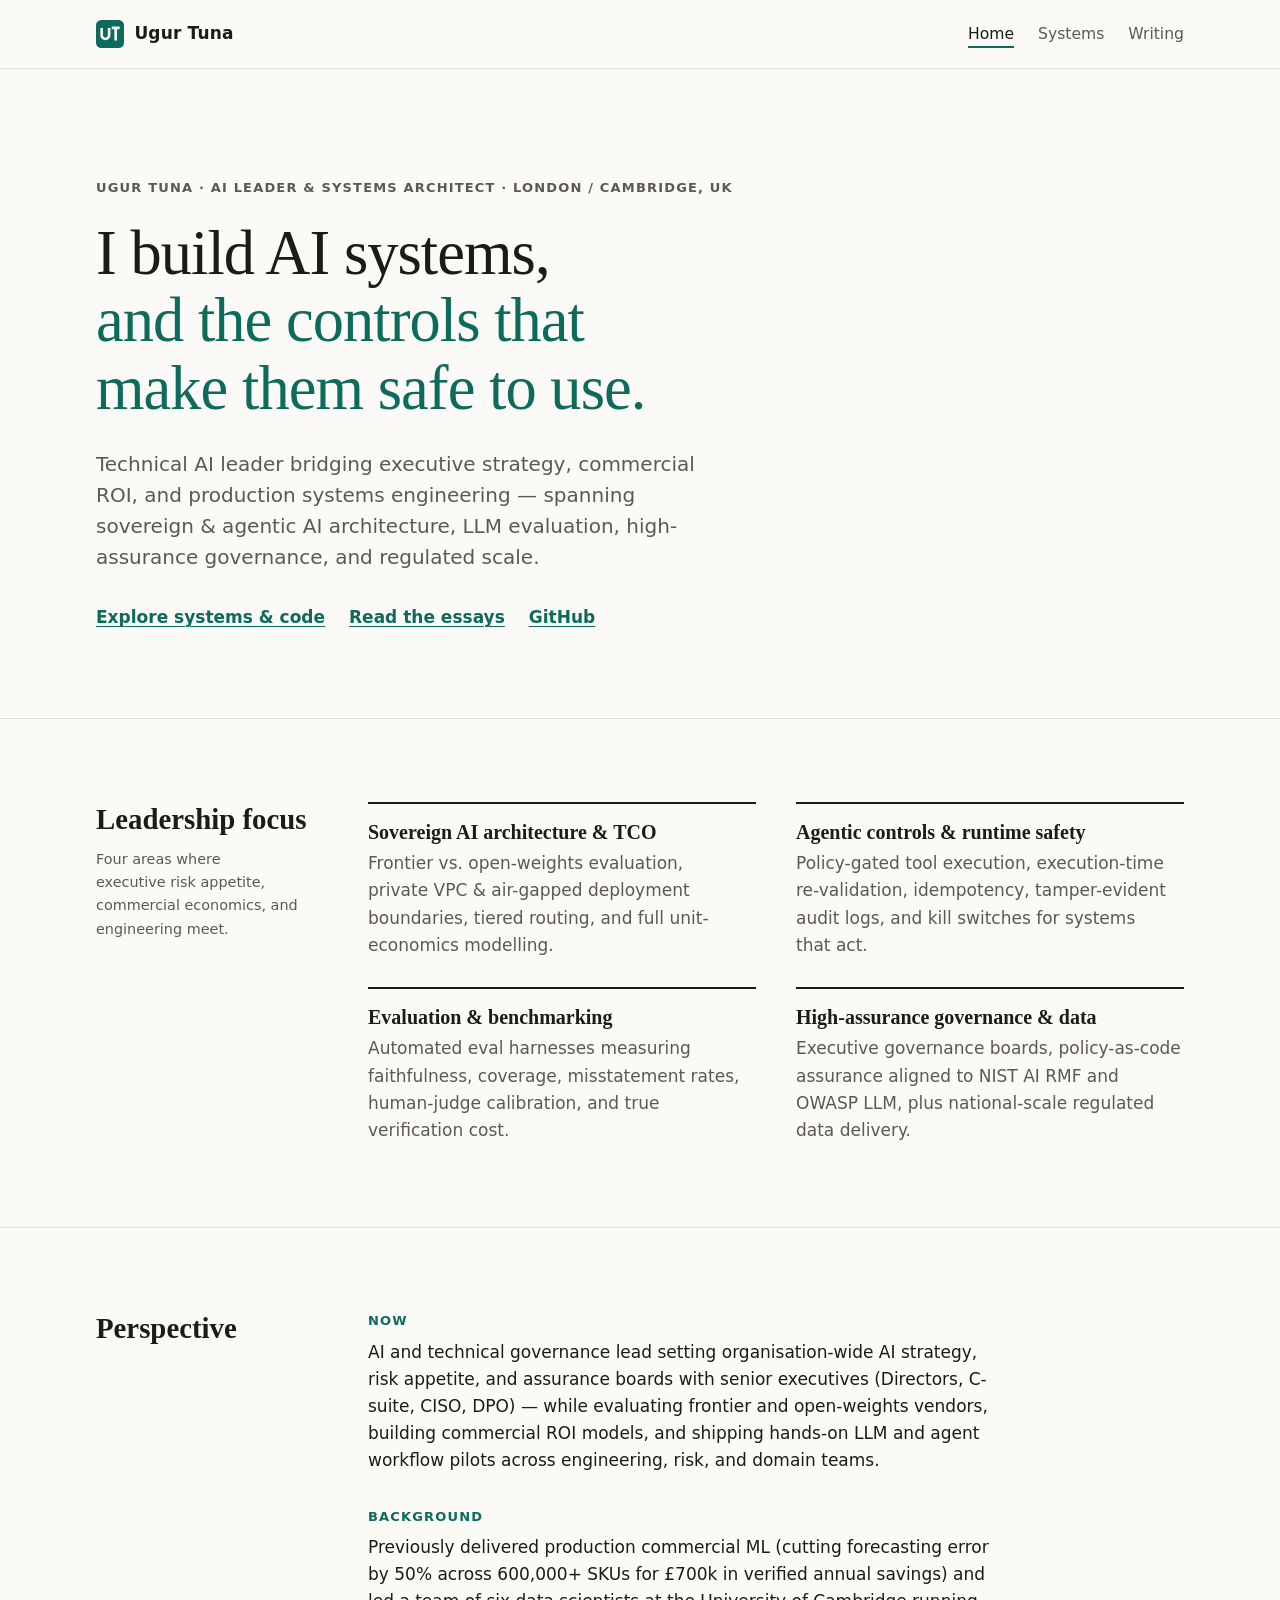
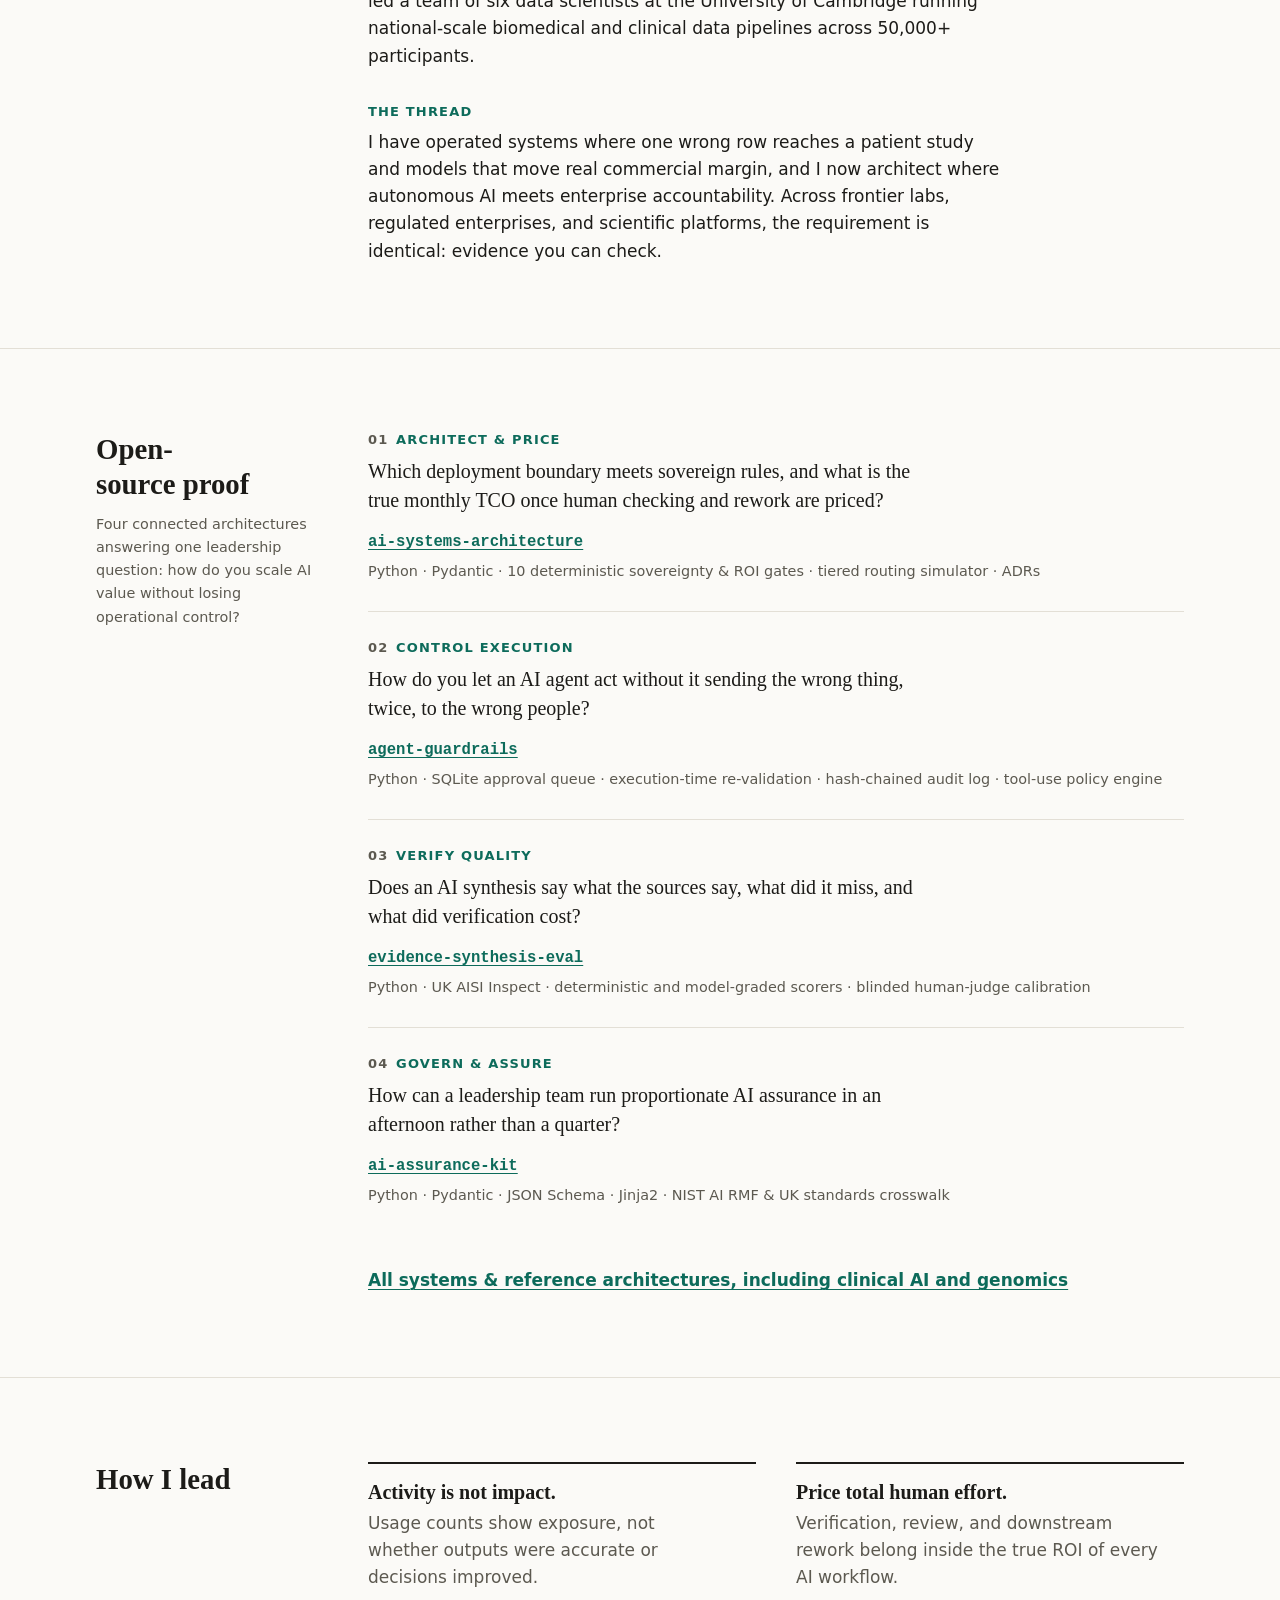
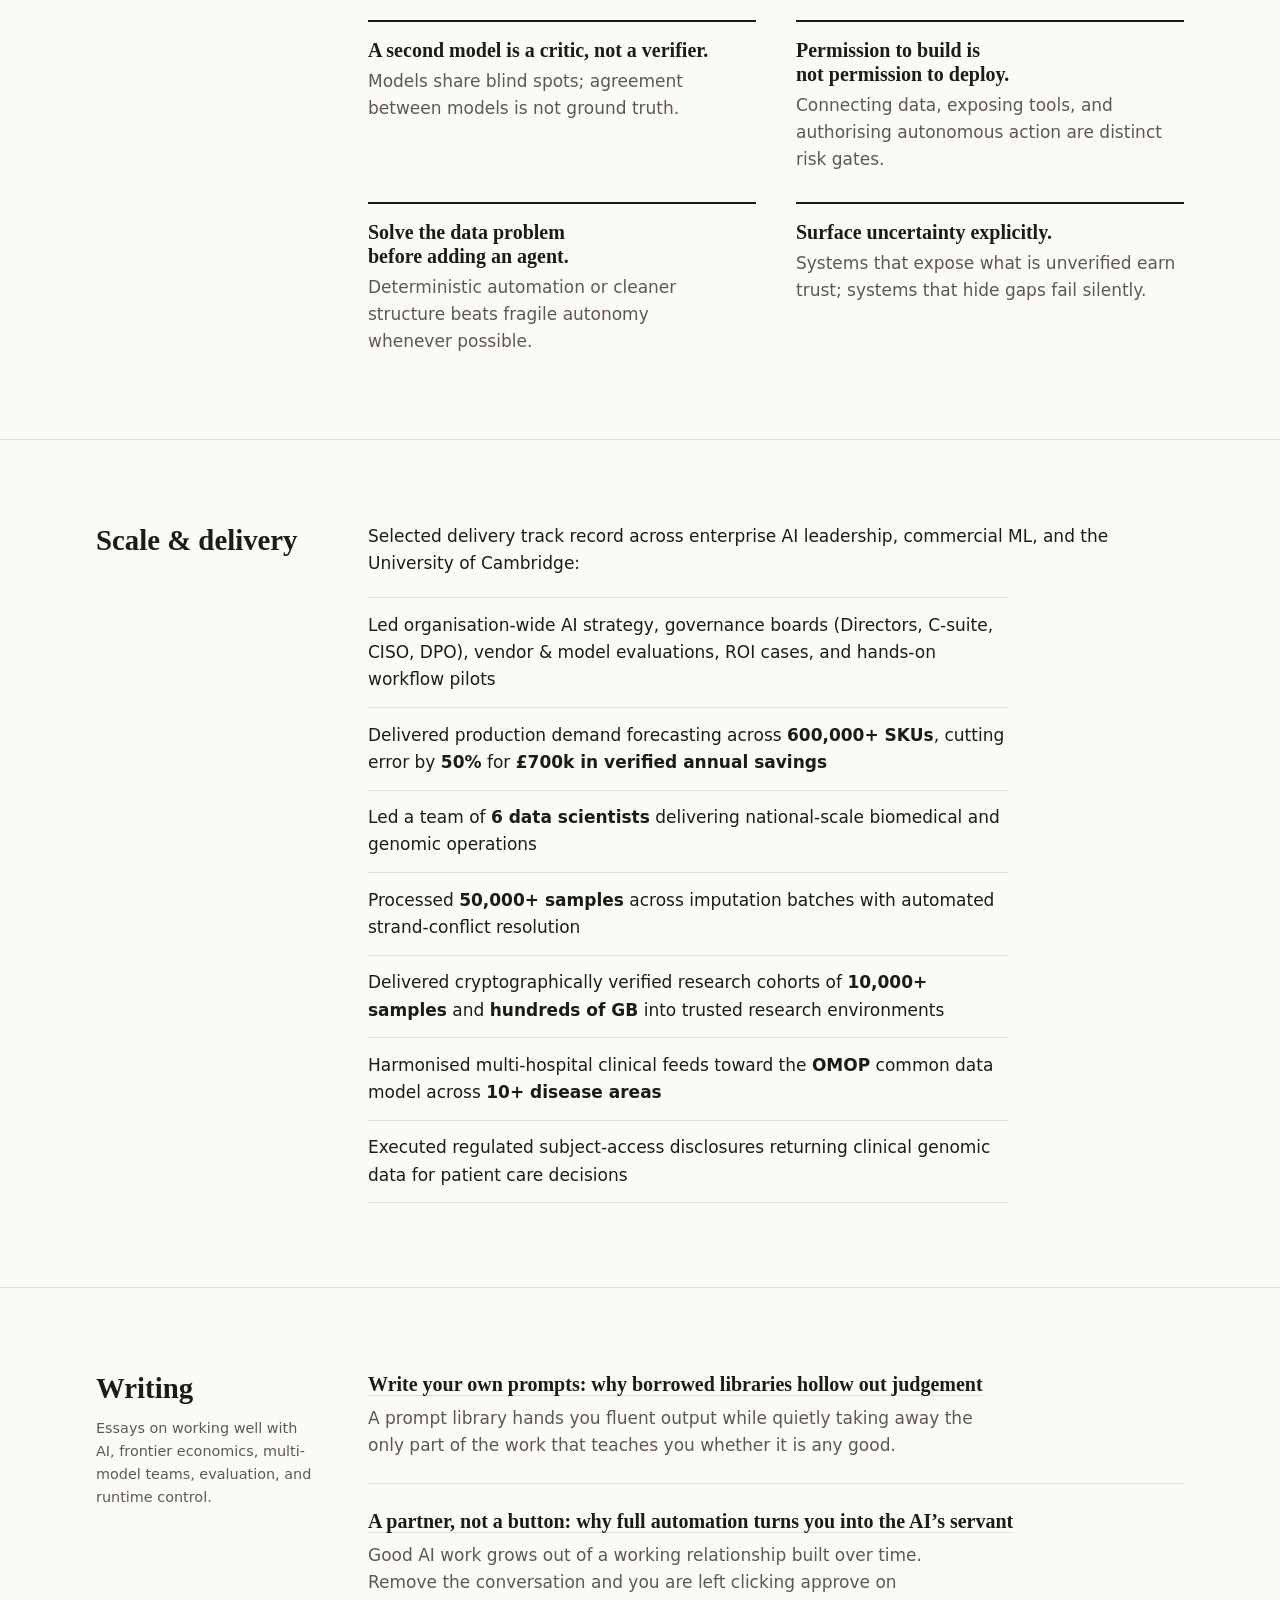
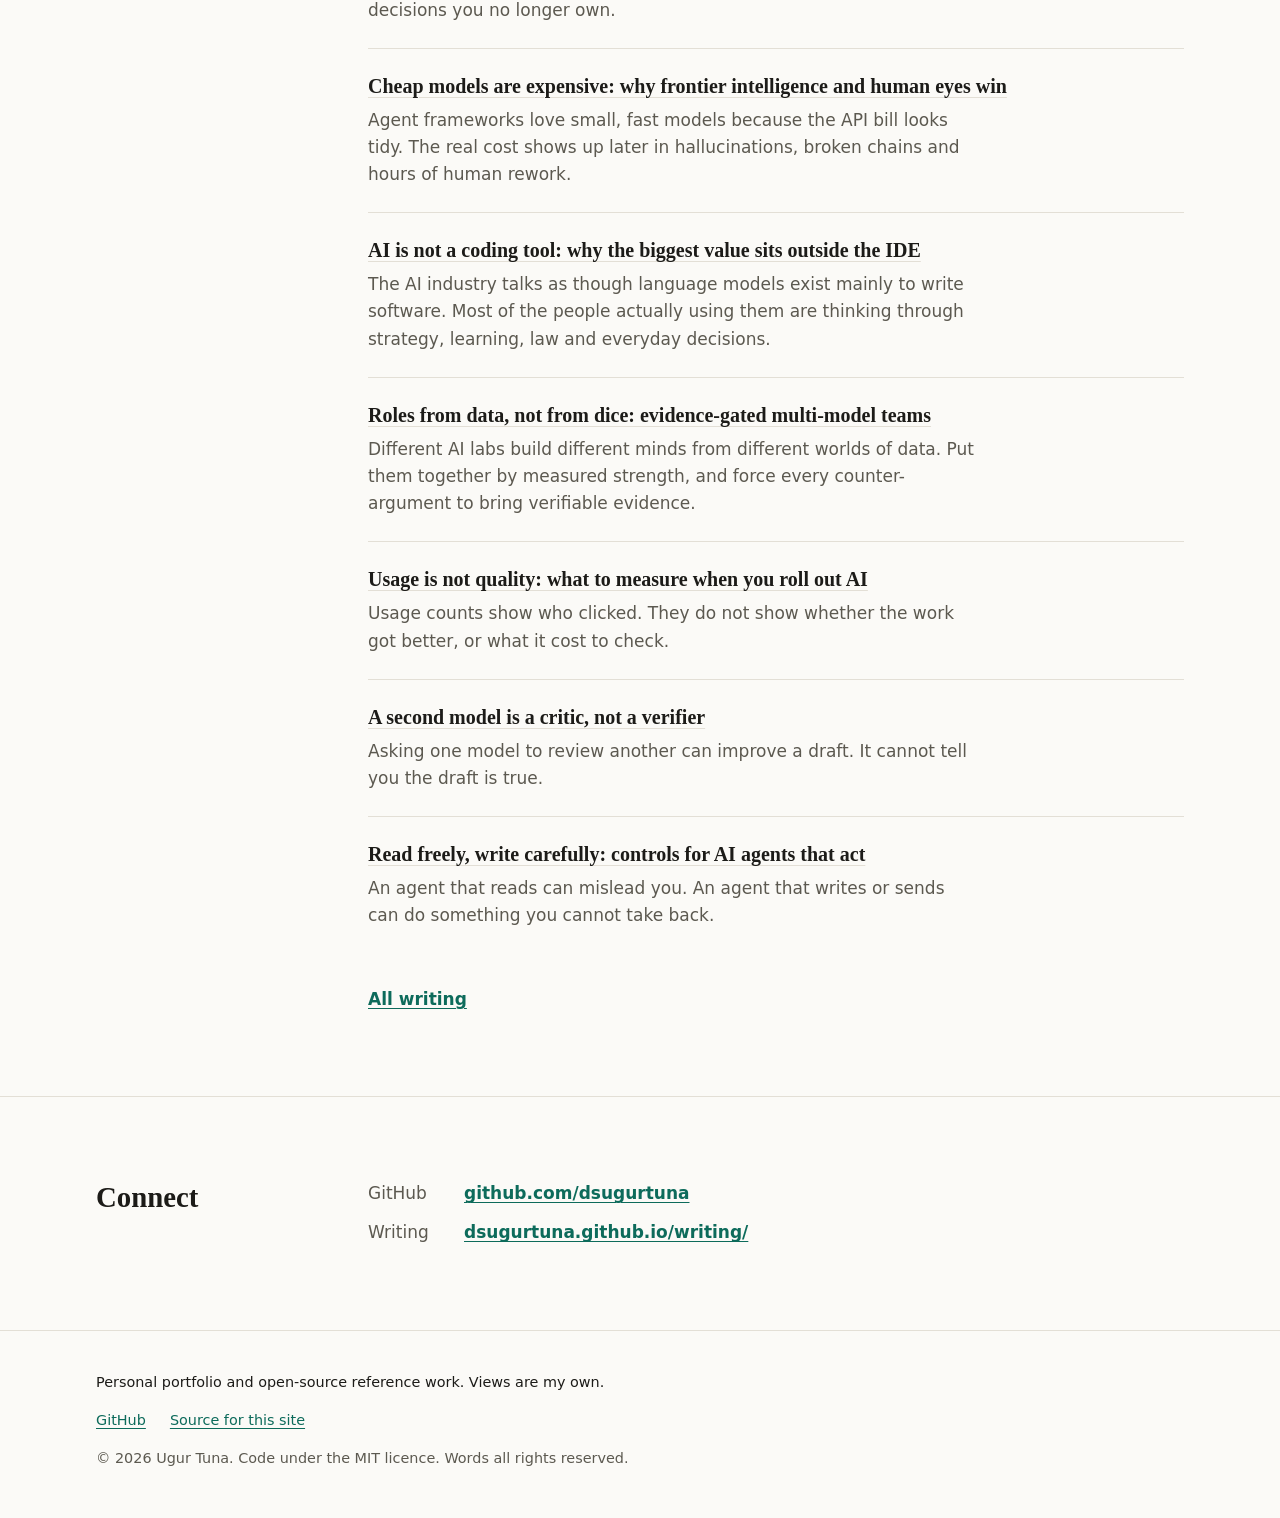
==== index.html @ b4845a0d "docs(writing): publish five essays on working well with AI" ====
<!DOCTYPE html>
<html lang="en-GB">
<head>
  <meta charset="utf-8">
  <meta name="viewport" content="width=device-width, initial-scale=1">
  <title>Ugur Tuna — AI Leader &amp; Systems Architect</title>
  <meta name="description" content="Ugur Tuna: AI Leader &amp; Systems Architect spanning sovereign and agentic AI architecture, LLM evaluation and benchmarking, high-assurance AI governance, and commercial &amp; scientific scale.">
  <meta name="author" content="Ugur Tuna">
  <meta name="color-scheme" content="light dark">
  <meta name="theme-color" content="#fbfaf7" media="(prefers-color-scheme: light)">
  <meta name="theme-color" content="#141513" media="(prefers-color-scheme: dark)">
  <link rel="canonical" href="https://dsugurtuna.github.io/">
  <link rel="icon" href="favicon.svg" type="image/svg+xml">
  <link rel="stylesheet" href="assets/site.css">
  <meta property="og:type" content="website">
  <meta property="og:site_name" content="Ugur Tuna">
  <meta property="og:locale" content="en_GB">
  <meta property="og:title" content="Ugur Tuna — AI Leader &amp; Systems Architect">
  <meta property="og:description" content="Executive AI leadership and systems engineering: sovereign architecture &amp; TCO, agentic guardrails, LLM evaluation harnesses, and proportionate AI assurance.">
  <meta property="og:url" content="https://dsugurtuna.github.io/">
  <meta property="og:image" content="https://dsugurtuna.github.io/assets/og.png">
  <meta property="og:image:width" content="1200">
  <meta property="og:image:height" content="630">
  <meta property="og:image:alt" content="Ugur Tuna. I build AI systems, and the controls that make them safe to use.">
  <meta name="twitter:card" content="summary_large_image">
</head>
<body>
  <a class="skip-link" href="#main">Skip to content</a>

  <header class="site-header">
    <div class="wrap">
      <a class="brand" href="./">
        <svg class="brand-mark" viewBox="0 0 64 64" aria-hidden="true" focusable="false"><rect width="64" height="64" rx="12"/><path d="M13 18v17a8.5 8.5 0 0 0 17 0V18M36 18h18M45 18v29" fill="none" stroke-width="6"/></svg>
        Ugur Tuna
      </a>
      <nav class="site-nav" aria-label="Main">
        <ul>
          <li><a href="./" aria-current="page">Home</a></li>
          <li><a href="projects.html">Systems</a></li>
          <li><a href="writing/">Writing</a></li>
        </ul>
      </nav>
    </div>
  </header>

  <main id="main">
    <section class="hero wrap" aria-labelledby="hero-title">
      <p class="eyebrow">Ugur Tuna · AI Leader &amp; Systems Architect · London / Cambridge, UK</p>
      <h1 id="hero-title">I build AI systems, <span class="accent">and the controls that make them safe to use.</span></h1>
      <p class="lede">Technical AI leader bridging executive strategy, commercial ROI, and production systems engineering — spanning sovereign &amp; agentic AI architecture, LLM evaluation, high-assurance governance, and regulated scale.</p>
      <ul class="hero-links">
        <li><a href="projects.html">Explore systems &amp; code</a></li>
        <li><a href="writing/">Read the essays</a></li>
        <li><a href="https://github.com/dsugurtuna">GitHub</a></li>
      </ul>
    </section>

    <section class="section" aria-labelledby="focus-title">
      <div class="wrap section-grid">
        <div class="section-head">
          <h2 id="focus-title">Leadership focus</h2>
          <p>Four areas where executive risk appetite, commercial economics, and engineering meet.</p>
        </div>
        <ul class="principles">
          <li>
            <h3>Sovereign AI architecture &amp; TCO</h3>
            <p>Frontier vs. open-weights evaluation, private VPC &amp; air-gapped deployment boundaries, tiered routing, and full unit-economics modelling.</p>
          </li>
          <li>
            <h3>Agentic controls &amp; runtime safety</h3>
            <p>Policy-gated tool execution, execution-time re-validation, idempotency, tamper-evident audit logs, and kill switches for systems that act.</p>
          </li>
          <li>
            <h3>Evaluation &amp; benchmarking</h3>
            <p>Automated eval harnesses measuring faithfulness, coverage, misstatement rates, human-judge calibration, and true verification cost.</p>
          </li>
          <li>
            <h3>High-assurance governance &amp; data</h3>
            <p>Executive governance boards, policy-as-code assurance aligned to NIST AI RMF and OWASP LLM, plus national-scale regulated data delivery.</p>
          </li>
        </ul>
      </div>
    </section>

    <section class="section" aria-labelledby="brief-title">
      <div class="wrap section-grid">
        <div class="section-head">
          <h2 id="brief-title">Perspective</h2>
        </div>
        <dl class="story">
          <div>
            <dt>Now</dt>
            <dd>AI and technical governance lead setting organisation-wide AI strategy, risk appetite, and assurance boards with senior executives (Directors, C-suite, CISO, DPO) — while evaluating frontier and open-weights vendors, building commercial ROI models, and shipping hands-on LLM and agent workflow pilots across engineering, risk, and domain teams.</dd>
          </div>
          <div>
            <dt>Background</dt>
            <dd>Previously delivered production commercial ML (cutting forecasting error by 50% across 600,000+ SKUs for £700k in verified annual savings) and led a team of six data scientists at the University of Cambridge running national-scale biomedical and clinical data pipelines across 50,000+ participants.</dd>
          </div>
          <div>
            <dt>The thread</dt>
            <dd>I have operated systems where one wrong row reaches a patient study and models that move real commercial margin, and I now architect where autonomous AI meets enterprise accountability. Across frontier labs, regulated enterprises, and scientific platforms, the requirement is identical: evidence you can check.</dd>
          </div>
        </dl>
      </div>
    </section>

    <section class="section" aria-labelledby="open-title">
      <div class="wrap section-grid">
        <div class="section-head">
          <h2 id="open-title">Open-source proof</h2>
          <p>Four connected architectures answering one leadership question: how do you scale AI value without losing operational control?</p>
        </div>
        <div>
          <ol class="flagships">
            <li class="flagship">
              <h3 class="flagship-label">Architect &amp; price</h3>
              <p class="question">Which deployment boundary meets sovereign rules, and what is the true monthly TCO once human checking and rework are priced?</p>
              <p class="flagship-repo"><a href="https://github.com/dsugurtuna/ai-systems-architecture">ai-systems-architecture</a> <span class="built-with">Python · Pydantic · 10 deterministic sovereignty &amp; ROI gates · tiered routing simulator · ADRs</span></p>
            </li>
            <li class="flagship">
              <h3 class="flagship-label">Control execution</h3>
              <p class="question">How do you let an AI agent act without it sending the wrong thing, twice, to the wrong people?</p>
              <p class="flagship-repo"><a href="https://github.com/dsugurtuna/agent-guardrails">agent-guardrails</a> <span class="built-with">Python · SQLite approval queue · execution-time re-validation · hash-chained audit log · tool-use policy engine</span></p>
            </li>
            <li class="flagship">
              <h3 class="flagship-label">Verify quality</h3>
              <p class="question">Does an AI synthesis say what the sources say, what did it miss, and what did verification cost?</p>
              <p class="flagship-repo"><a href="https://github.com/dsugurtuna/evidence-synthesis-eval">evidence-synthesis-eval</a> <span class="built-with">Python · UK AISI Inspect · deterministic and model-graded scorers · blinded human-judge calibration</span></p>
            </li>
            <li class="flagship">
              <h3 class="flagship-label">Govern &amp; assure</h3>
              <p class="question">How can a leadership team run proportionate AI assurance in an afternoon rather than a quarter?</p>
              <p class="flagship-repo"><a href="https://github.com/dsugurtuna/ai-assurance-kit">ai-assurance-kit</a> <span class="built-with">Python · Pydantic · JSON Schema · Jinja2 · NIST AI RMF &amp; UK standards crosswalk</span></p>
            </li>
          </ol>
          <p class="more"><a href="projects.html">All systems &amp; reference architectures, including clinical AI and genomics</a></p>
        </div>
      </div>
    </section>

    <section class="section" aria-labelledby="work-title">
      <div class="wrap section-grid">
        <div class="section-head">
          <h2 id="work-title">How I lead</h2>
        </div>
        <ul class="principles">
          <li>
            <h3>Activity is not impact.</h3>
            <p>Usage counts show exposure, not whether outputs were accurate or decisions improved.</p>
          </li>
          <li>
            <h3>Price total human effort.</h3>
            <p>Verification, review, and downstream rework belong inside the true ROI of every AI workflow.</p>
          </li>
          <li>
            <h3>A second model is a critic, not a verifier.</h3>
            <p>Models share blind spots; agreement between models is not ground truth.</p>
          </li>
          <li>
            <h3>Permission to build is not permission to deploy.</h3>
            <p>Connecting data, exposing tools, and authorising autonomous action are distinct risk gates.</p>
          </li>
          <li>
            <h3>Solve the data problem before adding an agent.</h3>
            <p>Deterministic automation or cleaner structure beats fragile autonomy whenever possible.</p>
          </li>
          <li>
            <h3>Surface uncertainty explicitly.</h3>
            <p>Systems that expose what is unverified earn trust; systems that hide gaps fail silently.</p>
          </li>
        </ul>
      </div>
    </section>

    <section class="section" aria-labelledby="record-title">
      <div class="wrap section-grid">
        <div class="section-head">
          <h2 id="record-title">Scale &amp; delivery</h2>
        </div>
        <div>
          <p class="record-intro">Selected delivery track record across enterprise AI leadership, commercial ML, and the University of Cambridge:</p>
          <ul class="record">
            <li>Led organisation-wide AI strategy, governance boards (Directors, C-suite, CISO, DPO), vendor &amp; model evaluations, ROI cases, and hands-on workflow pilots</li>
            <li>Delivered production demand forecasting across <strong>600,000+ SKUs</strong>, cutting error by <strong>50%</strong> for <strong>£700k in verified annual savings</strong></li>
            <li>Led a team of <strong>6 data scientists</strong> delivering national-scale biomedical and genomic operations</li>
            <li>Processed <strong>50,000+ samples</strong> across imputation batches with automated strand-conflict resolution</li>
            <li>Delivered cryptographically verified research cohorts of <strong>10,000+ samples</strong> and <strong>hundreds of GB</strong> into trusted research environments</li>
            <li>Harmonised multi-hospital clinical feeds toward the <strong>OMOP</strong> common data model across <strong>10+ disease areas</strong></li>
            <li>Executed regulated subject-access disclosures returning clinical genomic data for patient care decisions</li>
          </ul>
        </div>
      </div>
    </section>

    <section class="section" aria-labelledby="writing-title">
      <div class="wrap section-grid">
        <div class="section-head">
          <h2 id="writing-title">Writing</h2>
          <p>Essays on working well with AI, frontier economics, multi-model teams, evaluation, and runtime control.</p>
        </div>
        <div>
          <ul class="essay-list">
            <li>
              <h3><a href="writing/write-your-own-prompts.html">Write your own prompts: why borrowed libraries hollow out judgement</a></h3>
              <p>A prompt library hands you fluent output while quietly taking away the only part of the work that teaches you whether it is any good.</p>
            </li>
            <li>
              <h3><a href="writing/a-partner-not-a-button.html">A partner, not a button: why full automation turns you into the AI’s servant</a></h3>
              <p>Good AI work grows out of a working relationship built over time. Remove the conversation and you are left clicking approve on decisions you no longer own.</p>
            </li>
            <li>
              <h3><a href="writing/cheap-models-are-expensive.html">Cheap models are expensive: why frontier intelligence and human eyes win</a></h3>
              <p>Agent frameworks love small, fast models because the API bill looks tidy. The real cost shows up later in hallucinations, broken chains and hours of human rework.</p>
            </li>
            <li>
              <h3><a href="writing/ai-is-not-a-coding-tool.html">AI is not a coding tool: why the biggest value sits outside the IDE</a></h3>
              <p>The AI industry talks as though language models exist mainly to write software. Most of the people actually using them are thinking through strategy, learning, law and everyday decisions.</p>
            </li>
            <li>
              <h3><a href="writing/roles-from-data-not-dice.html">Roles from data, not from dice: evidence-gated multi-model teams</a></h3>
              <p>Different AI labs build different minds from different worlds of data. Put them together by measured strength, and force every counter-argument to bring verifiable evidence.</p>
            </li>
            <li>
              <h3><a href="writing/usage-is-not-quality.html">Usage is not quality: what to measure when you roll out AI</a></h3>
              <p>Usage counts show who clicked. They do not show whether the work got better, or what it cost to check.</p>
            </li>
            <li>
              <h3><a href="writing/a-second-model-is-a-critic.html">A second model is a critic, not a verifier</a></h3>
              <p>Asking one model to review another can improve a draft. It cannot tell you the draft is true.</p>
            </li>
            <li>
              <h3><a href="writing/read-freely-write-carefully.html">Read freely, write carefully: controls for AI agents that act</a></h3>
              <p>An agent that reads can mislead you. An agent that writes or sends can do something you cannot take back.</p>
            </li>
          </ul>
          <p class="more"><a href="writing/">All writing</a></p>
        </div>
      </div>
    </section>

    <section class="section" id="contact" aria-labelledby="contact-title">
      <div class="wrap section-grid">
        <div class="section-head">
          <h2 id="contact-title">Connect</h2>
        </div>
        <dl class="contact">
          <div>
            <dt>GitHub</dt>
            <dd><a href="https://github.com/dsugurtuna">github.com/dsugurtuna</a></dd>
          </div>
          <div>
            <dt>Writing</dt>
            <dd><a href="writing/">dsugurtuna.github.io/writing/</a></dd>
          </div>
        </dl>
      </div>
    </section>
  </main>

  <footer class="site-footer">
    <div class="wrap">
      <p class="disclaimer">Personal portfolio and open-source reference work. Views are my own.</p>
      <ul class="footer-links">
        <li><a href="https://github.com/dsugurtuna">GitHub</a></li>
        <li><a href="https://github.com/dsugurtuna/dsugurtuna.github.io">Source for this site</a></li>
      </ul>
      <p>© 2026 Ugur Tuna. Code under the MIT licence. Words all rights reserved.</p>
    </div>
  </footer>
</body>
</html>
---- assets/site.css ----
/*
  dsugurtuna.github.io
  One stylesheet. No build step, no web fonts, no framework.
  Colours are custom properties so light and dark mode share every rule.
*/

/* ---------- Tokens ---------- */

:root {
  color-scheme: light dark;

  --bg: #fbfaf7;
  --bg-raised: #f3f1eb;
  --text: #1c1b18;
  --muted: #5c5950;
  --rule: #e3dfd6;
  --accent: #0d6b5b;

  --font-sans: system-ui, -apple-system, "Segoe UI", Roboto, "Helvetica Neue",
    "Noto Sans", "Liberation Sans", Arial, sans-serif;
  --font-serif: "Iowan Old Style", Charter, "Bitstream Charter", "Sitka Text",
    Cambria, Georgia, serif;
  --font-mono: ui-monospace, "SF Mono", SFMono-Regular, Menlo, Consolas,
    "Liberation Mono", monospace;

  --step--2: 0.8125rem;
  --step--1: 0.9rem;
  --step-0: 1.0625rem;
  --step-1: 1.25rem;
  --step-2: clamp(1.45rem, 1.25rem + 0.8vw, 1.8rem);
  --step-3: clamp(1.9rem, 1.4rem + 2vw, 2.75rem);
  --step-4: clamp(2.2rem, 1.5rem + 3.2vw, 3.9rem);

  --gutter: clamp(1rem, 0.4rem + 3vw, 2.5rem);
  --wide: 68rem;
  --measure: 40rem;
  --section-space: clamp(3rem, 2rem + 4vw, 5.5rem);
}

@media (prefers-color-scheme: dark) {
  :root {
    --bg: #141513;
    --bg-raised: #1c1d1a;
    --text: #ebe8e1;
    --muted: #a9a59b;
    --rule: #30312d;
    --accent: #6fcbb3;
  }
}

/* ---------- Base ---------- */

*,
*::before,
*::after {
  box-sizing: border-box;
}

html {
  -webkit-text-size-adjust: 100%;
  text-size-adjust: 100%;
}

body {
  margin: 0;
  background: var(--bg);
  color: var(--text);
  font-family: var(--font-sans);
  font-size: var(--step-0);
  line-height: 1.6;
  font-kerning: normal;
  overflow-wrap: break-word;
}

h1,
h2,
h3,
h4 {
  margin: 0;
  font-family: var(--font-serif);
  font-weight: 600;
  line-height: 1.2;
  text-wrap: balance;
}

p {
  margin: 0 0 1em;
  text-wrap: pretty;
}

p:last-child {
  margin-bottom: 0;
}

a {
  color: var(--accent);
  text-decoration-line: underline;
  text-decoration-thickness: 1px;
  text-underline-offset: 0.2em;
}

a:hover {
  text-decoration-thickness: 2px;
}

:focus-visible {
  outline: 3px solid var(--accent);
  outline-offset: 3px;
  border-radius: 2px;
}

::selection {
  background: var(--accent);
  color: var(--bg);
}

code {
  font-family: var(--font-mono);
  font-size: 0.9em;
}

svg {
  display: block;
}

.visually-hidden {
  position: absolute;
  width: 1px;
  height: 1px;
  margin: -1px;
  padding: 0;
  overflow: hidden;
  clip: rect(0 0 0 0);
  white-space: nowrap;
  border: 0;
}

/* ---------- Layout ---------- */

.wrap {
  width: 100%;
  max-width: calc(var(--wide) + 2 * var(--gutter));
  margin-inline: auto;
  padding-inline: var(--gutter);
}

.skip-link {
  position: absolute;
  top: 0.75rem;
  left: var(--gutter);
  z-index: 10;
  padding: 0.6rem 1rem;
  background: var(--text);
  color: var(--bg);
  font-weight: 600;
  text-decoration: none;
  transform: translateY(-300%);
}

.skip-link:focus {
  transform: none;
}

/* ---------- Header ---------- */

.site-header {
  border-bottom: 1px solid var(--rule);
}

.site-header .wrap {
  display: flex;
  flex-wrap: wrap;
  align-items: center;
  justify-content: space-between;
  gap: 0.5rem 2rem;
  padding-block: 1rem;
}

.brand {
  display: inline-flex;
  align-items: center;
  gap: 0.65rem;
  padding-block: 0.25rem;
  color: var(--text);
  font-weight: 600;
  letter-spacing: 0.01em;
  text-decoration: none;
}

.brand-mark {
  width: 1.75rem;
  height: 1.75rem;
  flex: none;
}

.brand-mark rect {
  fill: var(--accent);
}

.brand-mark path {
  stroke: var(--bg);
}

.site-nav ul {
  display: flex;
  flex-wrap: wrap;
  gap: 0.25rem 1.5rem;
  margin: 0;
  padding: 0;
  list-style: none;
}

.site-nav a {
  display: inline-block;
  padding-block: 0.35rem;
  color: var(--muted);
  font-size: 0.975rem;
  text-decoration: none;
}

.site-nav a:hover {
  color: var(--text);
}

.site-nav a[aria-current="page"] {
  color: var(--text);
  text-decoration-line: underline;
  text-decoration-color: var(--accent);
  text-decoration-thickness: 2px;
  text-underline-offset: 0.45em;
}

/* ---------- Shared type ---------- */

.eyebrow {
  margin: 0 0 1.25rem;
  color: var(--muted);
  font-family: var(--font-sans);
  font-size: var(--step--2);
  font-weight: 600;
  letter-spacing: 0.09em;
  text-transform: uppercase;
}

.eyebrow a {
  color: inherit;
}

.lede {
  max-width: 38rem;
  color: var(--muted);
  font-size: var(--step-1);
  line-height: 1.55;
}

.more {
  margin-top: 2rem;
  font-weight: 600;
}

/* ---------- Home: hero ---------- */

.hero {
  padding-block: clamp(3.5rem, 2rem + 6vw, 7.5rem) var(--section-space);
}

.hero h1 {
  max-width: 21ch;
  font-size: var(--step-4);
  font-weight: 500;
  line-height: 1.08;
  letter-spacing: -0.015em;
}

.hero h1 .accent {
  color: var(--accent);
}

.hero .lede {
  margin-top: 1.75rem;
}

.hero-links {
  display: flex;
  flex-wrap: wrap;
  gap: 0.5rem 1.5rem;
  margin: 1.75rem 0 0;
  padding: 0;
  list-style: none;
  font-weight: 600;
}

.hero-links a {
  display: inline-block;
  padding-block: 0.2rem;
}

/* ---------- Sections ---------- */

.section {
  border-top: 1px solid var(--rule);
  padding-block: var(--section-space);
}

.section-grid {
  display: grid;
  gap: 1.5rem 3rem;
}

.section-head h2 {
  font-size: var(--step-2);
}

.section-head p {
  margin-top: 0.75rem;
  color: var(--muted);
  font-size: var(--step--1);
}

@media (min-width: 54rem) {
  .section-grid {
    grid-template-columns: 14rem minmax(0, 1fr);
  }

  .section-head {
    position: sticky;
    top: 2rem;
    align-self: start;
  }
}

/* Now / Before / The thread */

.story {
  display: grid;
  gap: 2rem;
  max-width: var(--measure);
  margin: 0;
}

.story dt {
  margin-bottom: 0.4rem;
  color: var(--accent);
  font-size: var(--step--2);
  font-weight: 700;
  letter-spacing: 0.09em;
  text-transform: uppercase;
}

.story dd {
  margin: 0;
}

/* Flagship projects */

.flagships {
  margin: 0;
  padding: 0;
  list-style: none;
  counter-reset: flagship;
}

.flagship {
  counter-increment: flagship;
  padding-block: 1.75rem;
  border-top: 1px solid var(--rule);
}

.flagship:first-child {
  padding-top: 0;
  border-top: 0;
}

.flagship-label {
  margin-bottom: 0.6rem;
  color: var(--accent);
  font-family: var(--font-sans);
  font-size: var(--step--2);
  font-weight: 700;
  letter-spacing: 0.09em;
  text-transform: uppercase;
}

.flagship-label::before {
  content: "0" counter(flagship) "\2002";
  color: var(--muted);
  font-variant-numeric: tabular-nums;
}

.flagship .question {
  max-width: 36rem;
  margin-bottom: 0.75rem;
  font-family: var(--font-serif);
  font-size: var(--step-1);
  line-height: 1.45;
}

.flagship-repo a {
  margin-right: 0.75rem;
  font-family: var(--font-mono);
  font-size: 0.975rem;
  font-weight: 600;
}

.built-with {
  display: block;
  margin-top: 0.3rem;
  color: var(--muted);
  font-size: var(--step--1);
}

/* Principles */

.principles {
  display: grid;
  gap: 1.75rem 2.5rem;
  margin: 0;
  padding: 0;
  list-style: none;
}

@media (min-width: 40rem) {
  .principles {
    grid-template-columns: repeat(2, minmax(0, 1fr));
  }
}

.principles li {
  padding-top: 1rem;
  border-top: 2px solid var(--text);
}

.principles h3 {
  margin-bottom: 0.4rem;
  font-size: var(--step-1);
}

.principles p {
  color: var(--muted);
}

/* Track record */

.record {
  max-width: var(--measure);
  margin: 0;
  padding: 0;
  list-style: none;
}

.record li {
  padding-block: 0.85rem;
  border-bottom: 1px solid var(--rule);
}

.record li:first-child {
  border-top: 1px solid var(--rule);
}

.record strong {
  font-variant-numeric: tabular-nums;
}

.record-intro {
  margin-bottom: 1.25rem;
}

/* Essay list (home and writing index) */

.essay-list {
  margin: 0;
  padding: 0;
  list-style: none;
}

.essay-list li {
  padding-block: 1.5rem;
  border-top: 1px solid var(--rule);
}

.essay-list li:first-child {
  padding-top: 0;
  border-top: 0;
}

.essay-list h2,
.essay-list h3 {
  margin-bottom: 0.5rem;
  font-size: var(--step-1);
  line-height: 1.3;
}

.essay-list h2 a,
.essay-list h3 a {
  color: var(--text);
  text-decoration-color: var(--rule);
}

.essay-list h2 a:hover,
.essay-list h3 a:hover {
  text-decoration-color: var(--accent);
}

.essay-list p {
  max-width: 38rem;
  color: var(--muted);
}

.essay-meta {
  margin-top: 0.5rem;
  font-size: var(--step--1);
}

/* Contact */

.contact {
  display: grid;
  gap: 0.75rem;
  margin: 0;
}

.contact div {
  display: flex;
  flex-wrap: wrap;
  gap: 0 1rem;
}

.contact dt {
  min-width: 5rem;
  color: var(--muted);
}

.contact dd {
  margin: 0;
  font-weight: 600;
}

/* ---------- Inner pages ---------- */

.page-head {
  padding-block: clamp(3rem, 2rem + 4vw, 5.5rem) var(--section-space);
}

.page-head h1 {
  max-width: 28ch;
  font-size: var(--step-3);
  font-weight: 500;
  line-height: 1.12;
  letter-spacing: -0.01em;
}

.page-head .lede {
  margin-top: 1.25rem;
}

/* Projects */

.group-intro {
  max-width: var(--measure);
  margin-bottom: 2rem;
  color: var(--muted);
}

.area + .area {
  margin-top: 2.5rem;
}

.area > h3 {
  margin-bottom: 1rem;
  padding-bottom: 0.5rem;
  border-bottom: 1px solid var(--rule);
  color: var(--muted);
  font-family: var(--font-sans);
  font-size: var(--step--2);
  font-weight: 700;
  letter-spacing: 0.09em;
  text-transform: uppercase;
}

.repos {
  display: grid;
  gap: 1.75rem 2.5rem;
  margin: 0;
  padding: 0;
  list-style: none;
}

@media (min-width: 44rem) {
  .repos {
    grid-template-columns: repeat(2, minmax(0, 1fr));
  }
}

.repo-name {
  margin-bottom: 0.35rem;
  font-family: var(--font-mono);
  font-size: 0.975rem;
  font-weight: 600;
  line-height: 1.4;
  overflow-wrap: anywhere;
}

.repo-question {
  margin-bottom: 0.5rem;
  font-family: var(--font-serif);
  font-size: 1.125rem;
  line-height: 1.45;
}

.repo-stage {
  margin-bottom: 0.35rem;
  color: var(--accent);
  font-size: var(--step--2);
  font-weight: 700;
  letter-spacing: 0.09em;
  text-transform: uppercase;
}

.repo-desc {
  margin-bottom: 0.65rem;
}

.tags {
  display: flex;
  flex-wrap: wrap;
  gap: 0.4rem;
  margin: 0;
  padding: 0;
  list-style: none;
}

.tags li {
  padding: 0.1rem 0.5rem;
  border: 1px solid var(--rule);
  border-radius: 3px;
  color: var(--muted);
  font-family: var(--font-mono);
  font-size: 0.75rem;
  line-height: 1.6;
}

.standards {
  max-width: var(--measure);
  margin: 0;
  padding-left: 1.2rem;
}

.standards li + li {
  margin-top: 0.6rem;
}

.standards li::marker {
  color: var(--accent);
}

/* ---------- Essays ---------- */

/* One centred reading column: about 70 characters a line at body size. */
.essay {
  max-width: calc(40rem + 2 * var(--gutter));
}

.essay-head {
  padding-block: clamp(3rem, 2rem + 4vw, 5rem) 2.5rem;
}

.essay-head h1 {
  font-size: var(--step-3);
  font-weight: 500;
  line-height: 1.12;
  letter-spacing: -0.01em;
}

.dek {
  margin-top: 1.25rem;
  color: var(--muted);
  font-family: var(--font-serif);
  font-size: var(--step-1);
  font-style: italic;
  line-height: 1.5;
}

.byline {
  margin-top: 1.5rem;
  padding-top: 1rem;
  border-top: 1px solid var(--rule);
  color: var(--muted);
  font-size: var(--step--1);
}

.prose {
  font-family: var(--font-serif);
  font-size: 1.125rem;
  line-height: 1.7;
}

@media (min-width: 40rem) {
  .prose {
    font-size: 1.1875rem;
  }
}

.prose h2 {
  margin: 2.25em 0 0.6em;
  font-size: 1.35rem;
  line-height: 1.3;
}

.prose p,
.prose ul,
.prose ol {
  margin: 0 0 1.1em;
}

.prose ul,
.prose ol {
  padding-left: 1.4em;
}

.prose li + li {
  margin-top: 0.4em;
}

.prose li::marker {
  color: var(--accent);
}

.essay-foot {
  margin-top: 3.5rem;
  padding-bottom: var(--section-space);
}

.sources {
  padding-top: 1.5rem;
  border-top: 1px solid var(--rule);
  color: var(--muted);
  font-size: var(--step--1);
}

.sources h2,
.related h2 {
  margin-bottom: 0.75rem;
  font-family: var(--font-sans);
  font-size: var(--step--2);
  font-weight: 700;
  letter-spacing: 0.09em;
  text-transform: uppercase;
}

.sources h2 {
  color: var(--muted);
}

.sources ol {
  margin: 0 0 1rem;
  padding-left: 1.2rem;
}

.sources li + li {
  margin-top: 0.5rem;
}

.related {
  margin-top: 2.5rem;
  padding: 1.5rem;
  border-radius: 4px;
  background: var(--bg-raised);
}

.related h2 {
  color: var(--accent);
}

.related .repo-link {
  margin-top: 1rem;
  font-weight: 600;
}

/* ---------- Footer ---------- */

.site-footer {
  border-top: 1px solid var(--rule);
  padding-block: 2.5rem 3rem;
  color: var(--muted);
  font-size: var(--step--1);
}

.site-footer .disclaimer {
  margin-bottom: 0.75rem;
  color: var(--text);
}

.footer-links {
  display: flex;
  flex-wrap: wrap;
  gap: 0.25rem 1.5rem;
  margin: 0 0 0.75rem;
  padding: 0;
  list-style: none;
}

.footer-links a {
  display: inline-block;
  padding-block: 0.2rem;
}

/* ---------- Motion and print ---------- */

@media (prefers-reduced-motion: reduce) {
  * {
    scroll-behavior: auto !important;
    transition: none !important;
  }
}

@media print {
  .site-header,
  .site-footer,
  .skip-link {
    display: none;
  }

  body {
    background: #fff;
    color: #000;
  }

  a {
    color: inherit;
  }
}
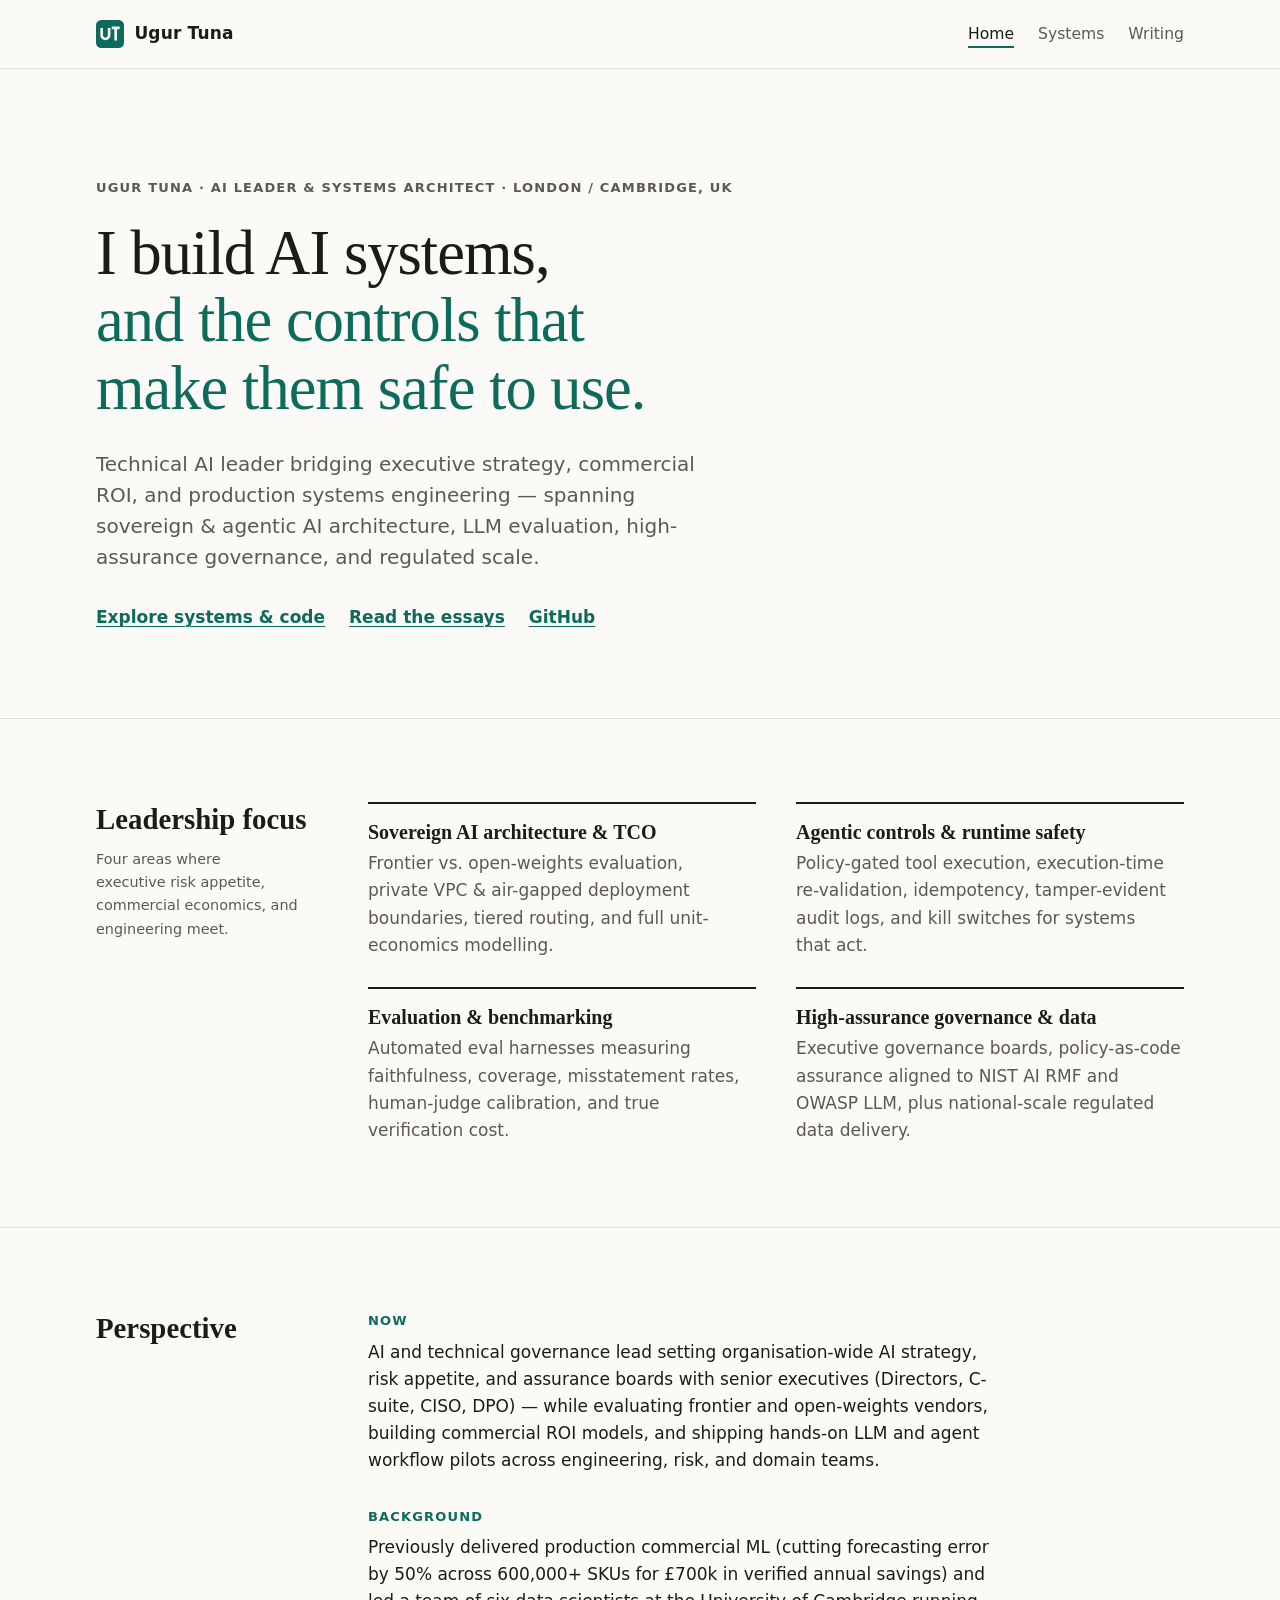
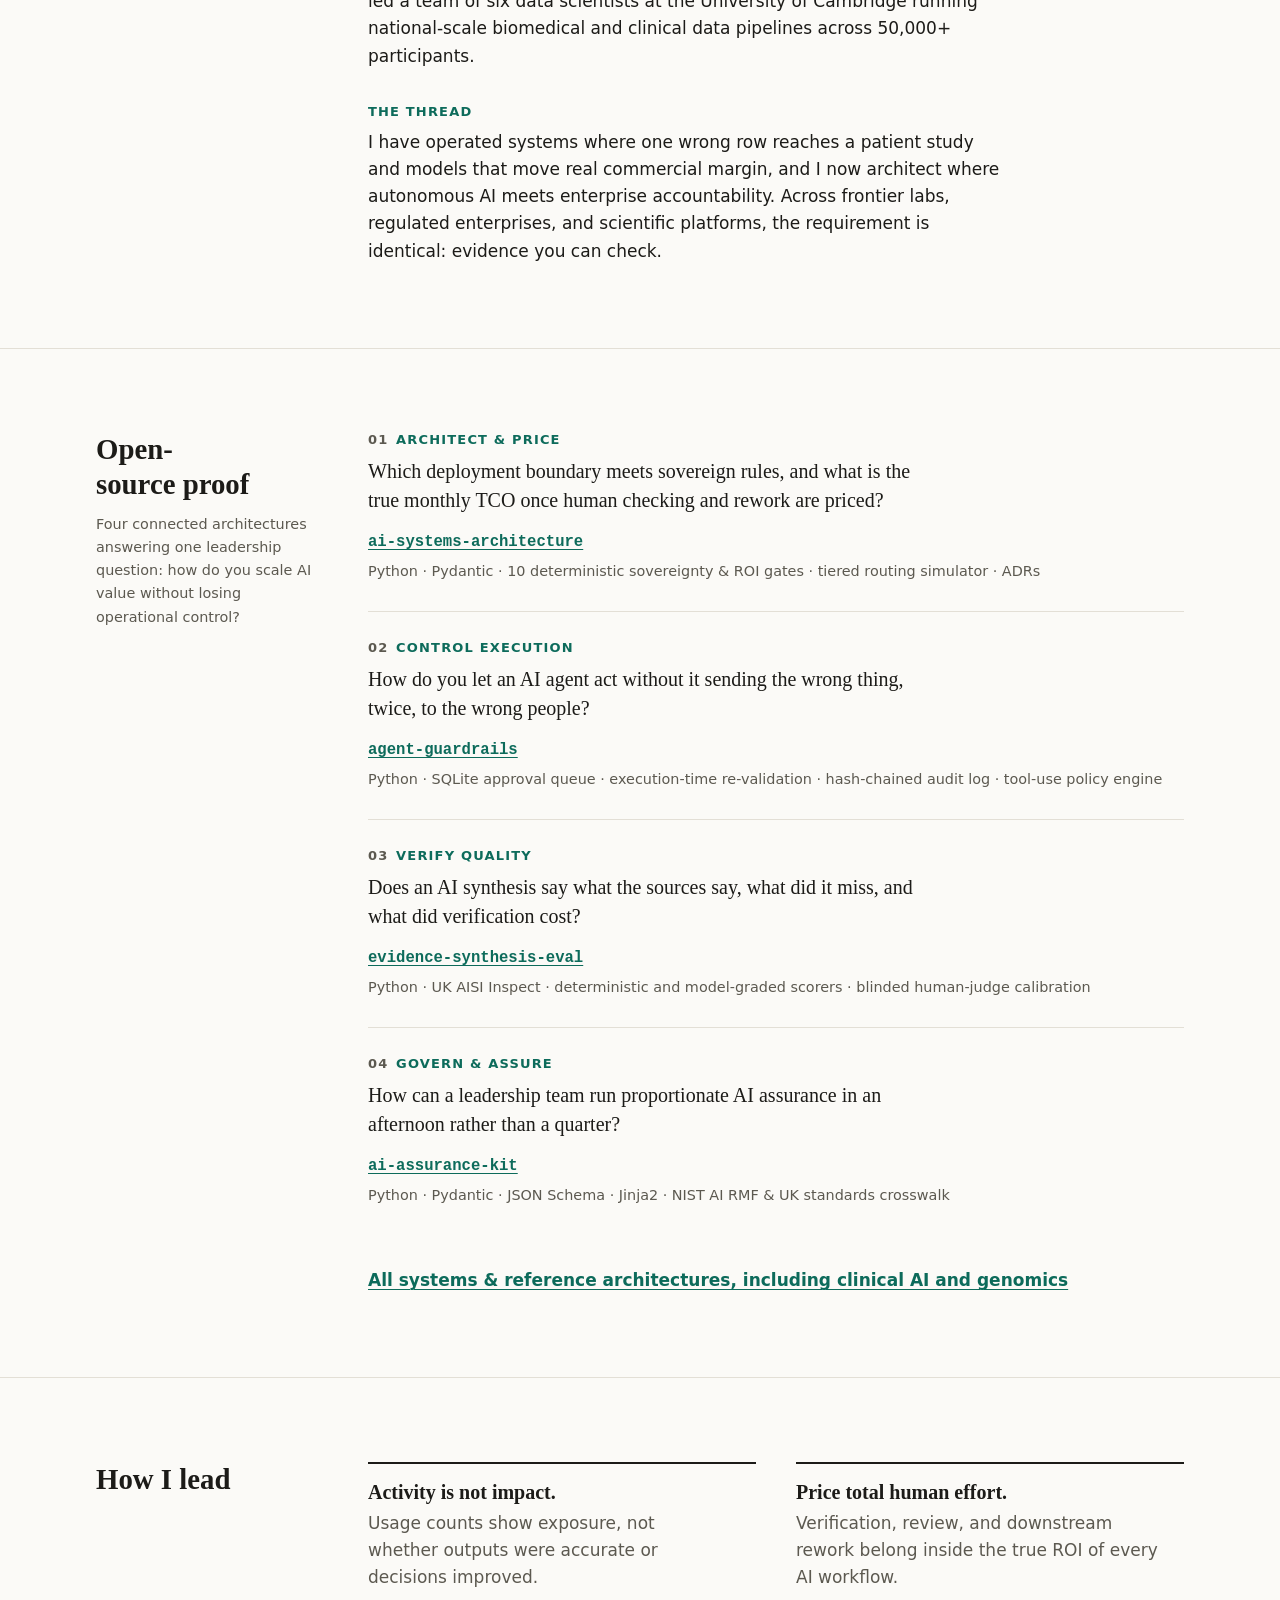
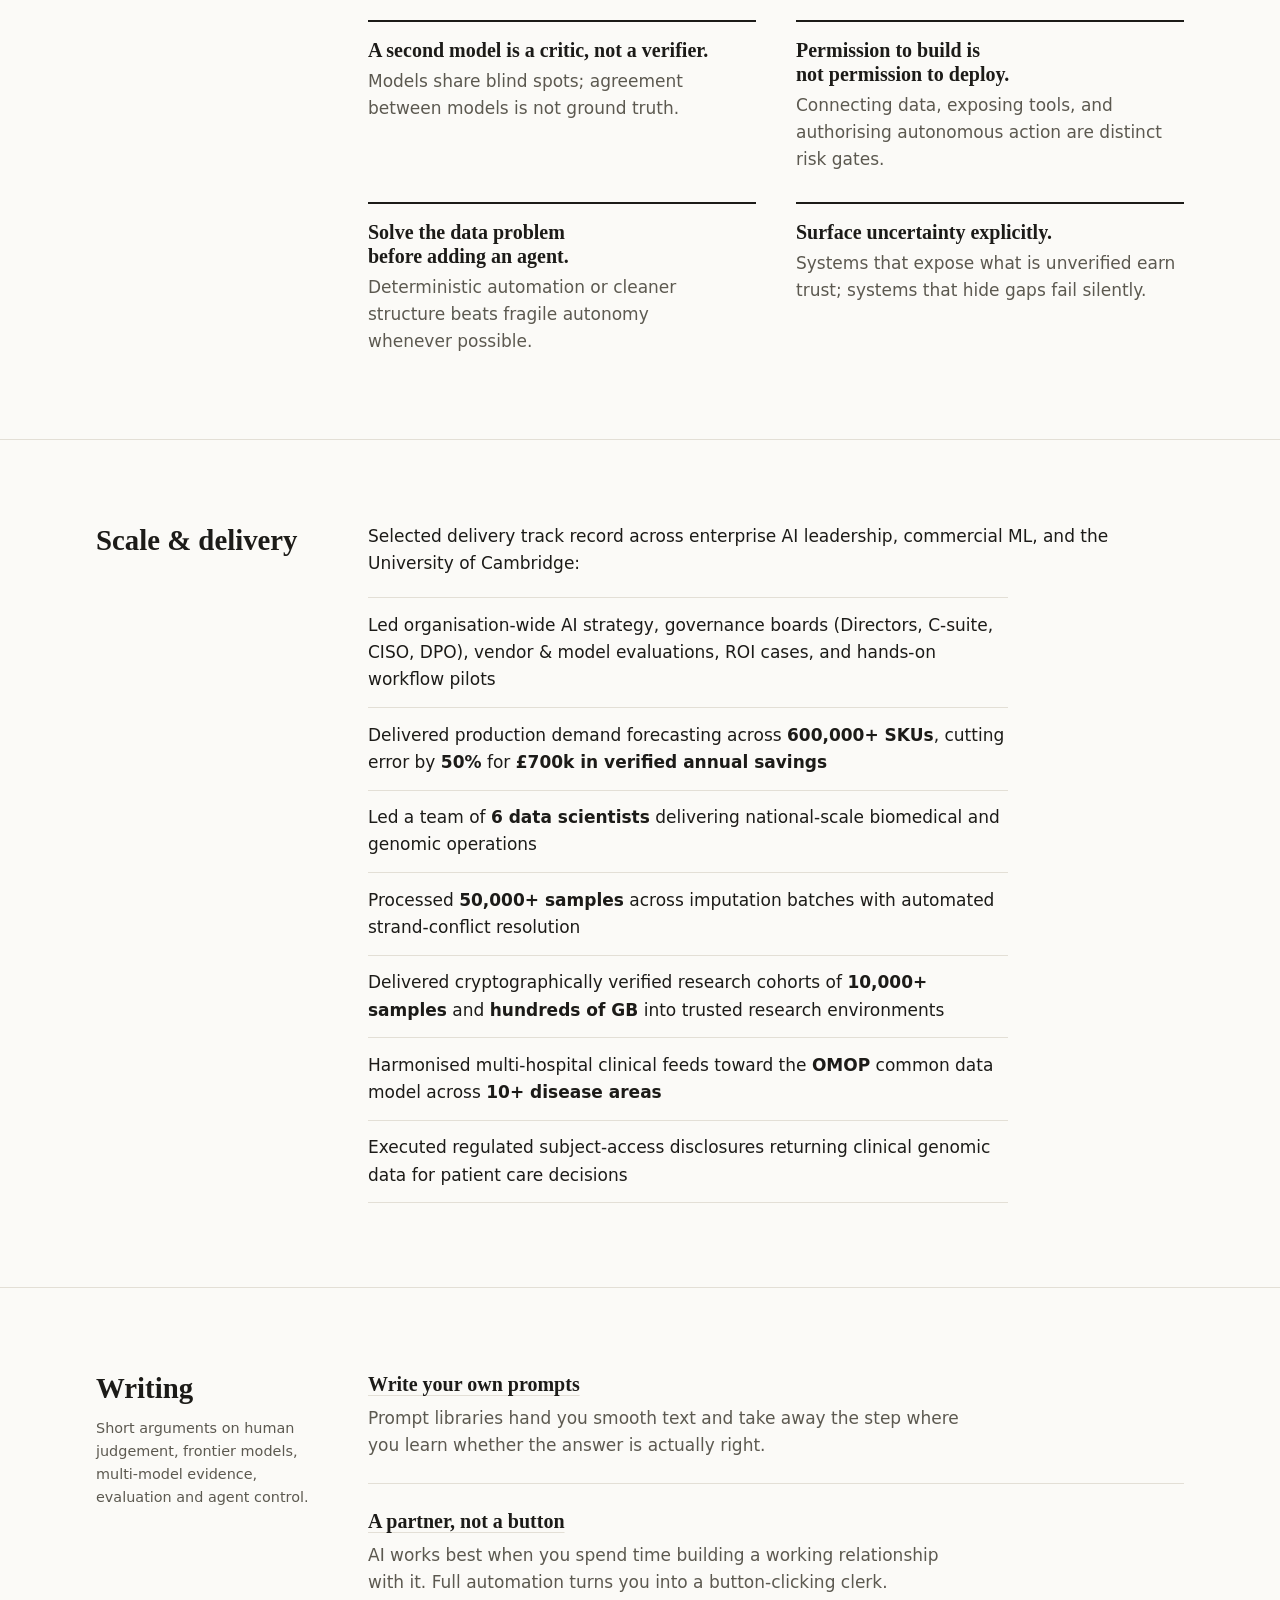
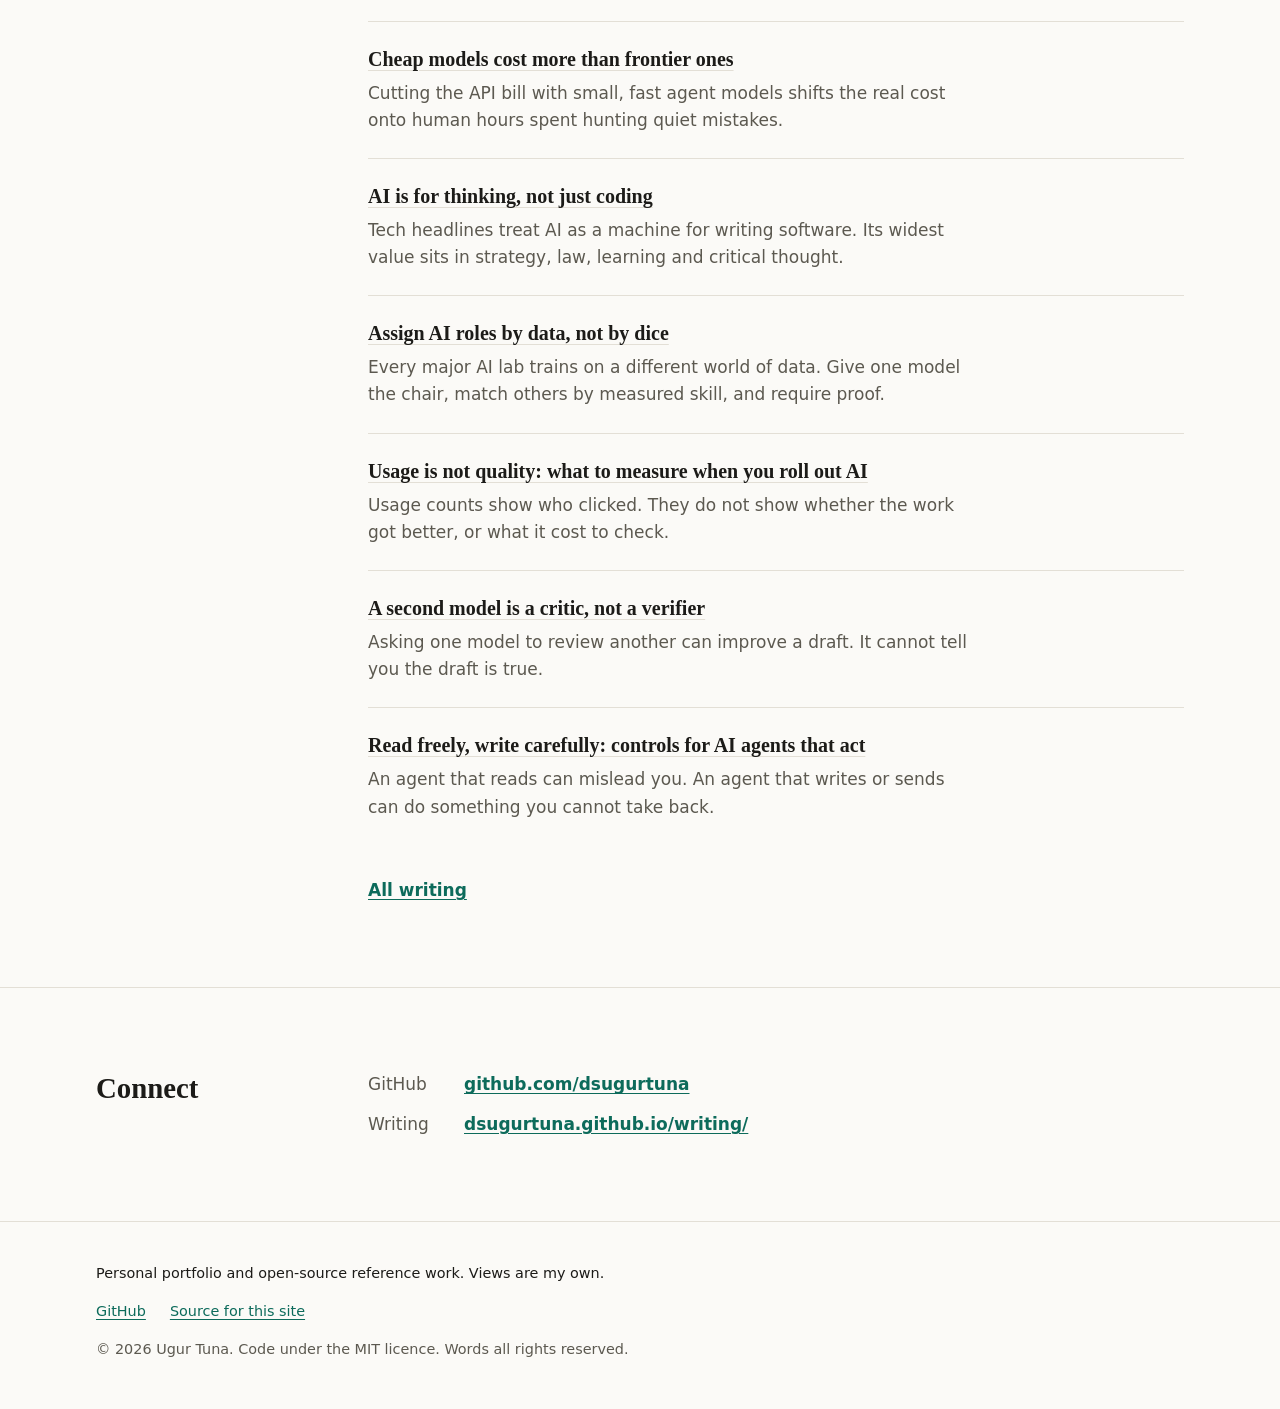
==== commit 2489101c: "docs(writing): tighten five essays into brief human prose with inline SVG diagrams" ====
--- a/index.html
+++ b/index.html
@@ -196,29 +196,29 @@
       <div class="wrap section-grid">
         <div class="section-head">
           <h2 id="writing-title">Writing</h2>
-          <p>Essays on working well with AI, frontier economics, multi-model teams, evaluation, and runtime control.</p>
+          <p>Short arguments on human judgement, frontier models, multi-model evidence, evaluation and agent control.</p>
         </div>
         <div>
           <ul class="essay-list">
             <li>
-              <h3><a href="writing/write-your-own-prompts.html">Write your own prompts: why borrowed libraries hollow out judgement</a></h3>
-              <p>A prompt library hands you fluent output while quietly taking away the only part of the work that teaches you whether it is any good.</p>
-            </li>
-            <li>
-              <h3><a href="writing/a-partner-not-a-button.html">A partner, not a button: why full automation turns you into the AI’s servant</a></h3>
-              <p>Good AI work grows out of a working relationship built over time. Remove the conversation and you are left clicking approve on decisions you no longer own.</p>
-            </li>
-            <li>
-              <h3><a href="writing/cheap-models-are-expensive.html">Cheap models are expensive: why frontier intelligence and human eyes win</a></h3>
-              <p>Agent frameworks love small, fast models because the API bill looks tidy. The real cost shows up later in hallucinations, broken chains and hours of human rework.</p>
-            </li>
-            <li>
-              <h3><a href="writing/ai-is-not-a-coding-tool.html">AI is not a coding tool: why the biggest value sits outside the IDE</a></h3>
-              <p>The AI industry talks as though language models exist mainly to write software. Most of the people actually using them are thinking through strategy, learning, law and everyday decisions.</p>
-            </li>
-            <li>
-              <h3><a href="writing/roles-from-data-not-dice.html">Roles from data, not from dice: evidence-gated multi-model teams</a></h3>
-              <p>Different AI labs build different minds from different worlds of data. Put them together by measured strength, and force every counter-argument to bring verifiable evidence.</p>
+              <h3><a href="writing/write-your-own-prompts.html">Write your own prompts</a></h3>
+              <p>Prompt libraries hand you smooth text and take away the step where you learn whether the answer is actually right.</p>
+            </li>
+            <li>
+              <h3><a href="writing/a-partner-not-a-button.html">A partner, not a button</a></h3>
+              <p>AI works best when you spend time building a working relationship with it. Full automation turns you into a button-clicking clerk.</p>
+            </li>
+            <li>
+              <h3><a href="writing/cheap-models-are-expensive.html">Cheap models cost more than frontier ones</a></h3>
+              <p>Cutting the API bill with small, fast agent models shifts the real cost onto human hours spent hunting quiet mistakes.</p>
+            </li>
+            <li>
+              <h3><a href="writing/ai-is-not-a-coding-tool.html">AI is for thinking, not just coding</a></h3>
+              <p>Tech headlines treat AI as a machine for writing software. Its widest value sits in strategy, law, learning and critical thought.</p>
+            </li>
+            <li>
+              <h3><a href="writing/roles-from-data-not-dice.html">Assign AI roles by data, not by dice</a></h3>
+              <p>Every major AI lab trains on a different world of data. Give one model the chair, match others by measured skill, and require proof.</p>
             </li>
             <li>
               <h3><a href="writing/usage-is-not-quality.html">Usage is not quality: what to measure when you roll out AI</a></h3>
--- a/assets/site.css
+++ b/assets/site.css
@@ -725,6 +725,144 @@
   color: var(--accent);
 }
 
+/* Editorial inline diagrams (light & dark mode via custom properties) */
+
+.diagram {
+  margin: 2rem 0;
+  padding: 1.25rem 1.25rem 0.95rem;
+  border: 1px solid var(--rule);
+  border-radius: 6px;
+  background: var(--bg-raised);
+}
+
+.diagram svg {
+  width: 100%;
+  height: auto;
+  font-family: var(--font-sans);
+}
+
+.diagram figcaption {
+  margin-top: 0.85rem;
+  padding-top: 0.65rem;
+  border-top: 1px solid var(--rule);
+  color: var(--muted);
+  font-family: var(--font-sans);
+  font-size: var(--step--1);
+  line-height: 1.45;
+}
+
+.d-card {
+  fill: var(--bg);
+  stroke: var(--rule);
+  stroke-width: 1.25;
+}
+
+.d-card-dashed {
+  fill: var(--bg);
+  stroke: var(--muted);
+  stroke-width: 1.25;
+  stroke-dasharray: 4 3;
+}
+
+.d-card-accent {
+  fill: var(--bg);
+  stroke: var(--accent);
+  stroke-width: 1.75;
+}
+
+.d-band-accent {
+  fill: var(--bg);
+  stroke: var(--accent);
+  stroke-width: 2;
+}
+
+.d-bar-accent {
+  fill: var(--accent);
+}
+
+.d-bar-muted {
+  fill: var(--muted);
+  opacity: 0.42;
+}
+
+.d-bar-outline {
+  fill: var(--bg);
+  stroke: var(--text);
+  stroke-width: 1.5;
+}
+
+.d-stroke {
+  fill: none;
+  stroke: var(--muted);
+  stroke-width: 1.5;
+}
+
+.d-stroke-dashed {
+  fill: none;
+  stroke: var(--muted);
+  stroke-width: 1.5;
+  stroke-dasharray: 4 3;
+}
+
+.d-stroke-accent {
+  fill: none;
+  stroke: var(--accent);
+  stroke-width: 2;
+}
+
+.d-axis {
+  fill: none;
+  stroke: var(--rule);
+  stroke-width: 1.25;
+}
+
+.d-dot-muted {
+  fill: var(--muted);
+}
+
+.d-dot-accent {
+  fill: var(--accent);
+}
+
+.d-kicker {
+  fill: var(--muted);
+  font-size: 10.5px;
+  font-weight: 700;
+  letter-spacing: 0.08em;
+}
+
+.d-kicker-accent {
+  fill: var(--accent);
+  font-size: 10.5px;
+  font-weight: 700;
+  letter-spacing: 0.08em;
+}
+
+.d-title {
+  fill: var(--text);
+  font-size: 12.5px;
+  font-weight: 600;
+}
+
+.d-sub {
+  fill: var(--muted);
+  font-size: 11px;
+}
+
+.d-num {
+  fill: var(--text);
+  font-family: var(--font-mono);
+  font-size: 11.5px;
+  font-weight: 600;
+}
+
+.d-num-accent {
+  fill: var(--accent);
+  font-family: var(--font-mono);
+  font-size: 11.5px;
+  font-weight: 700;
+}
+
 .essay-foot {
   margin-top: 3.5rem;
   padding-bottom: var(--section-space);
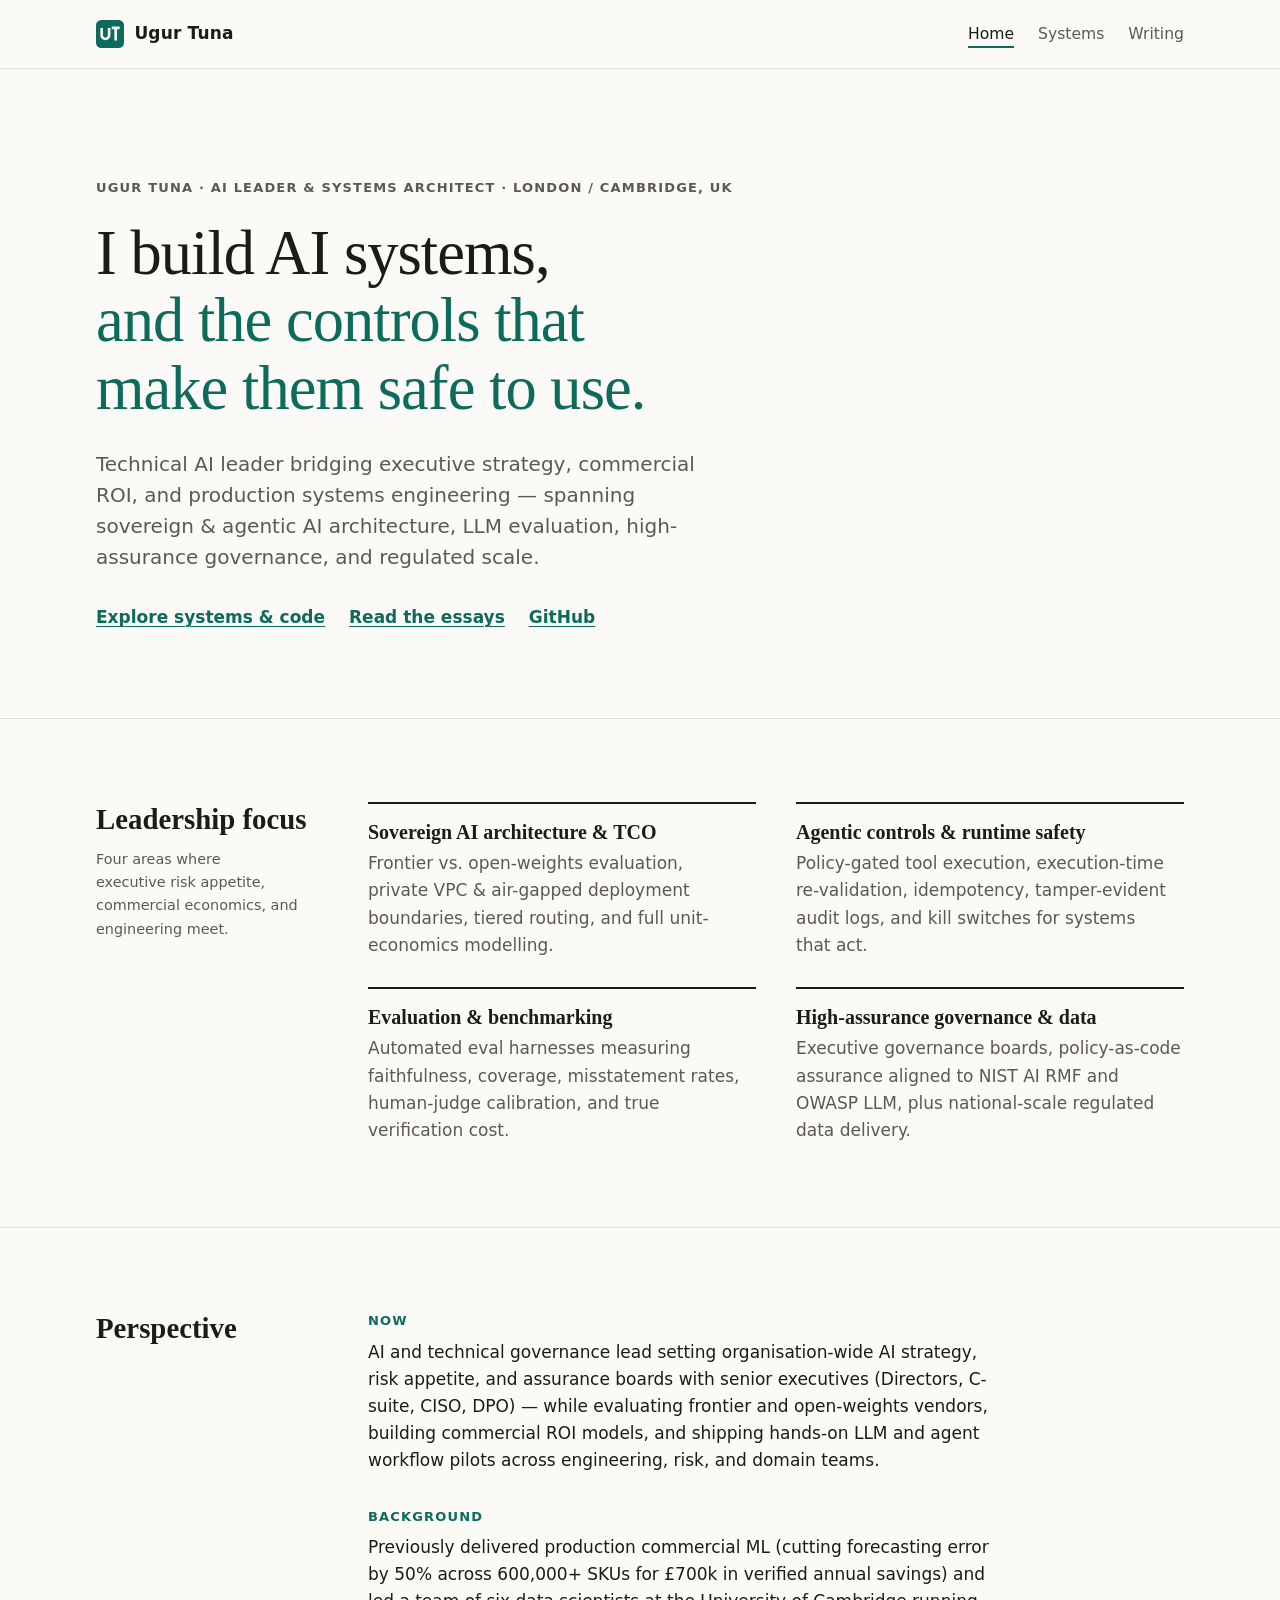
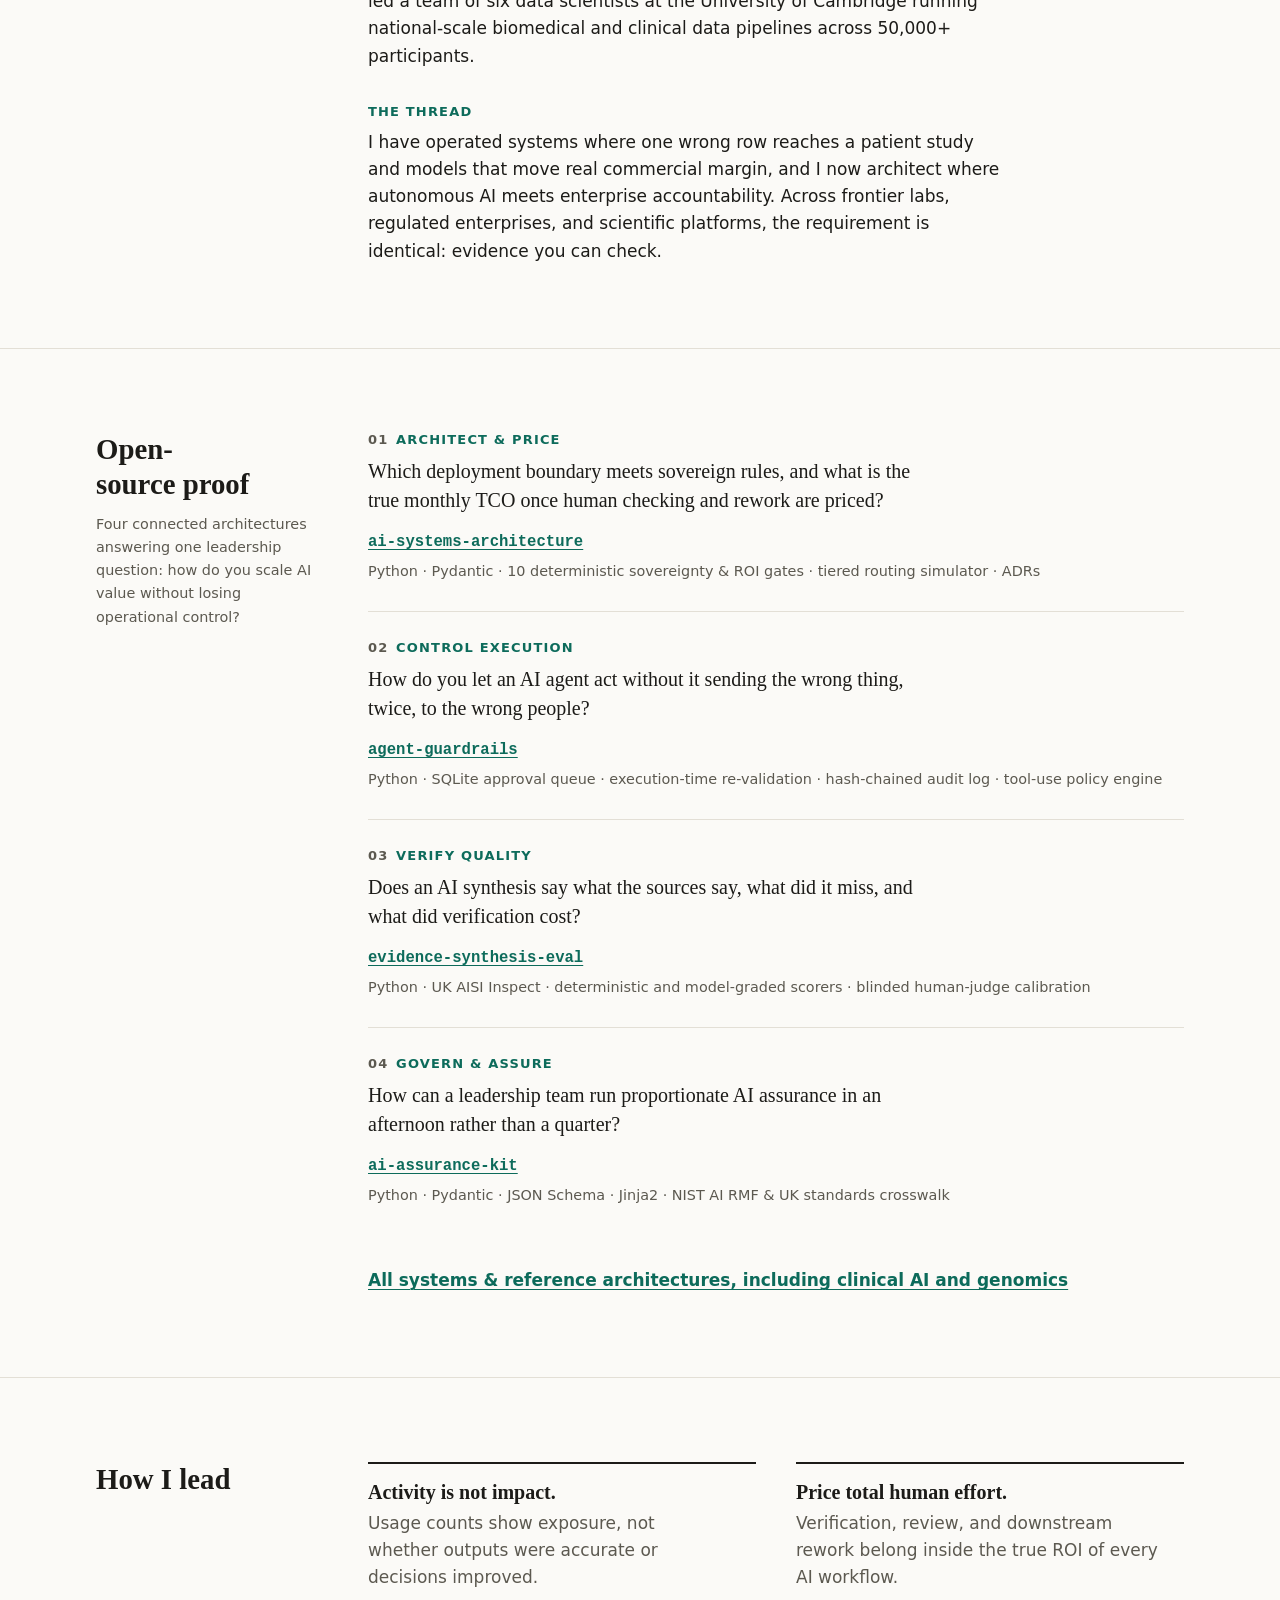
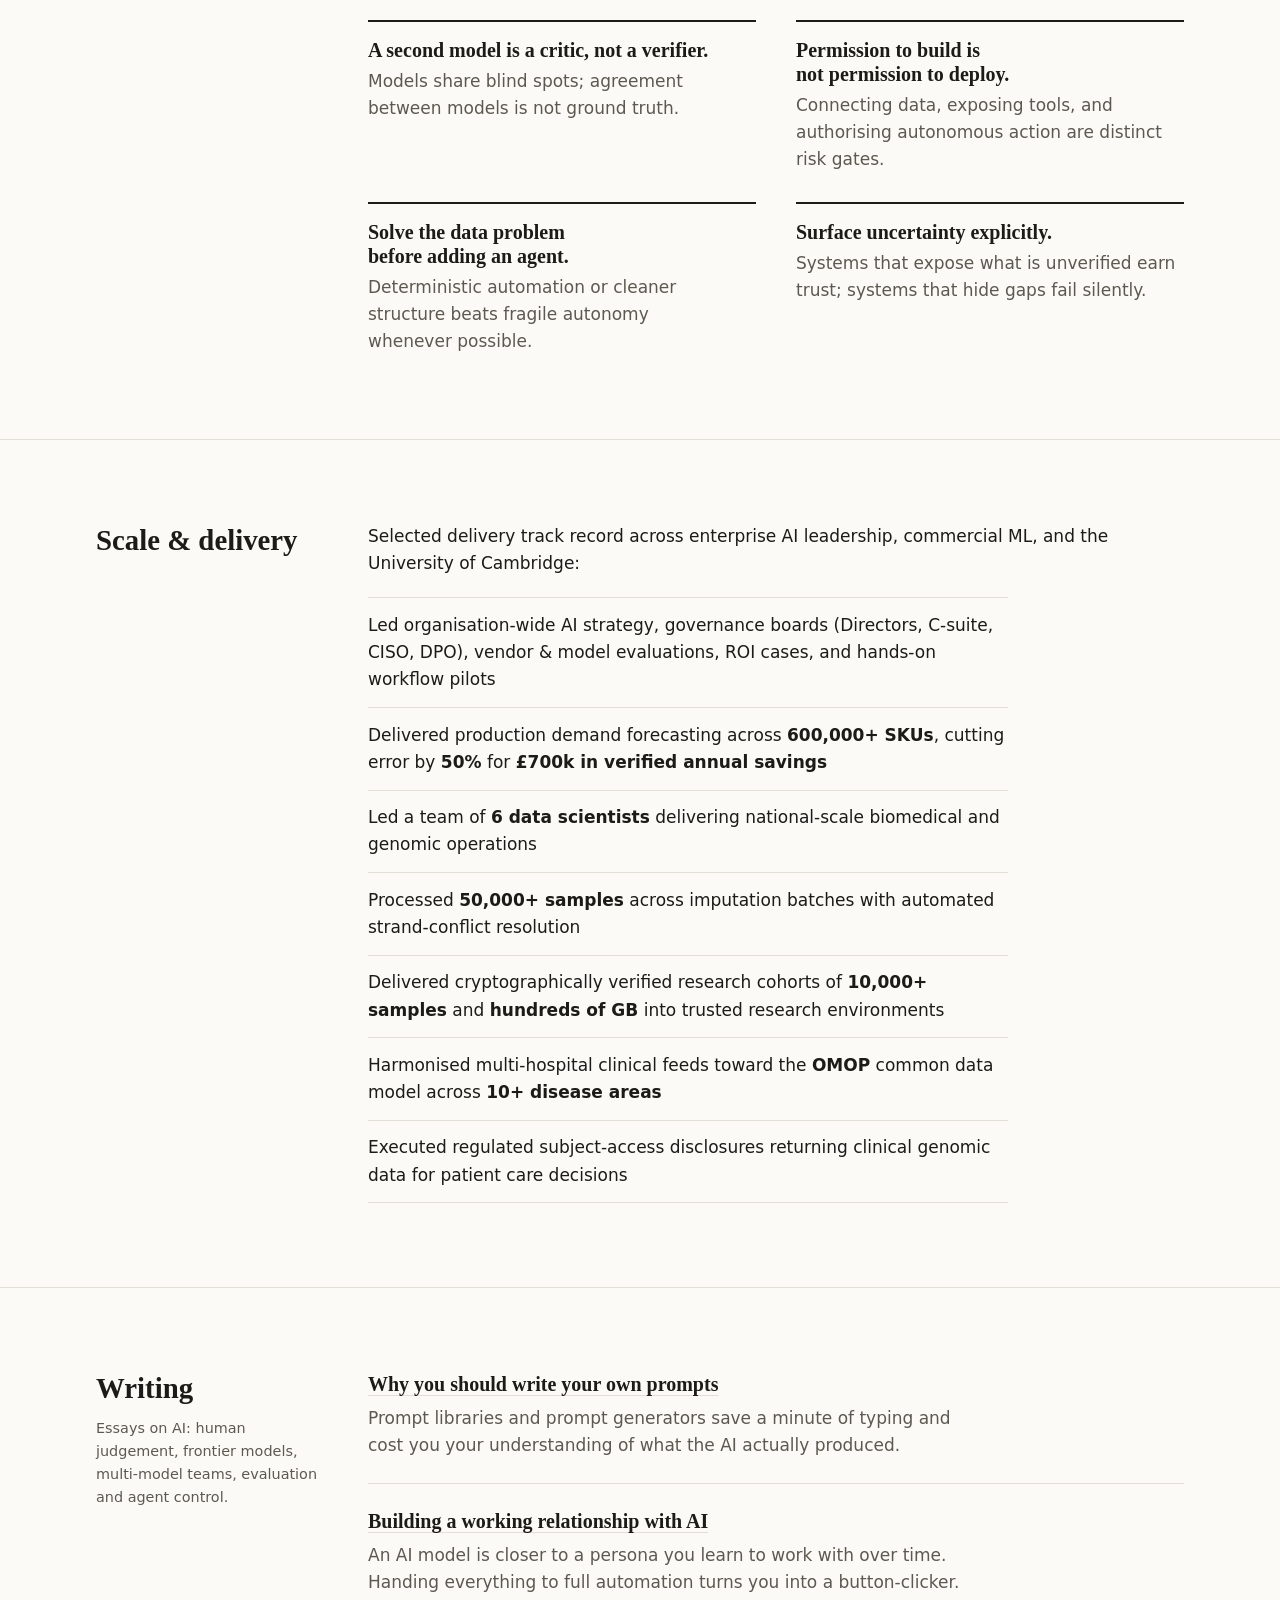
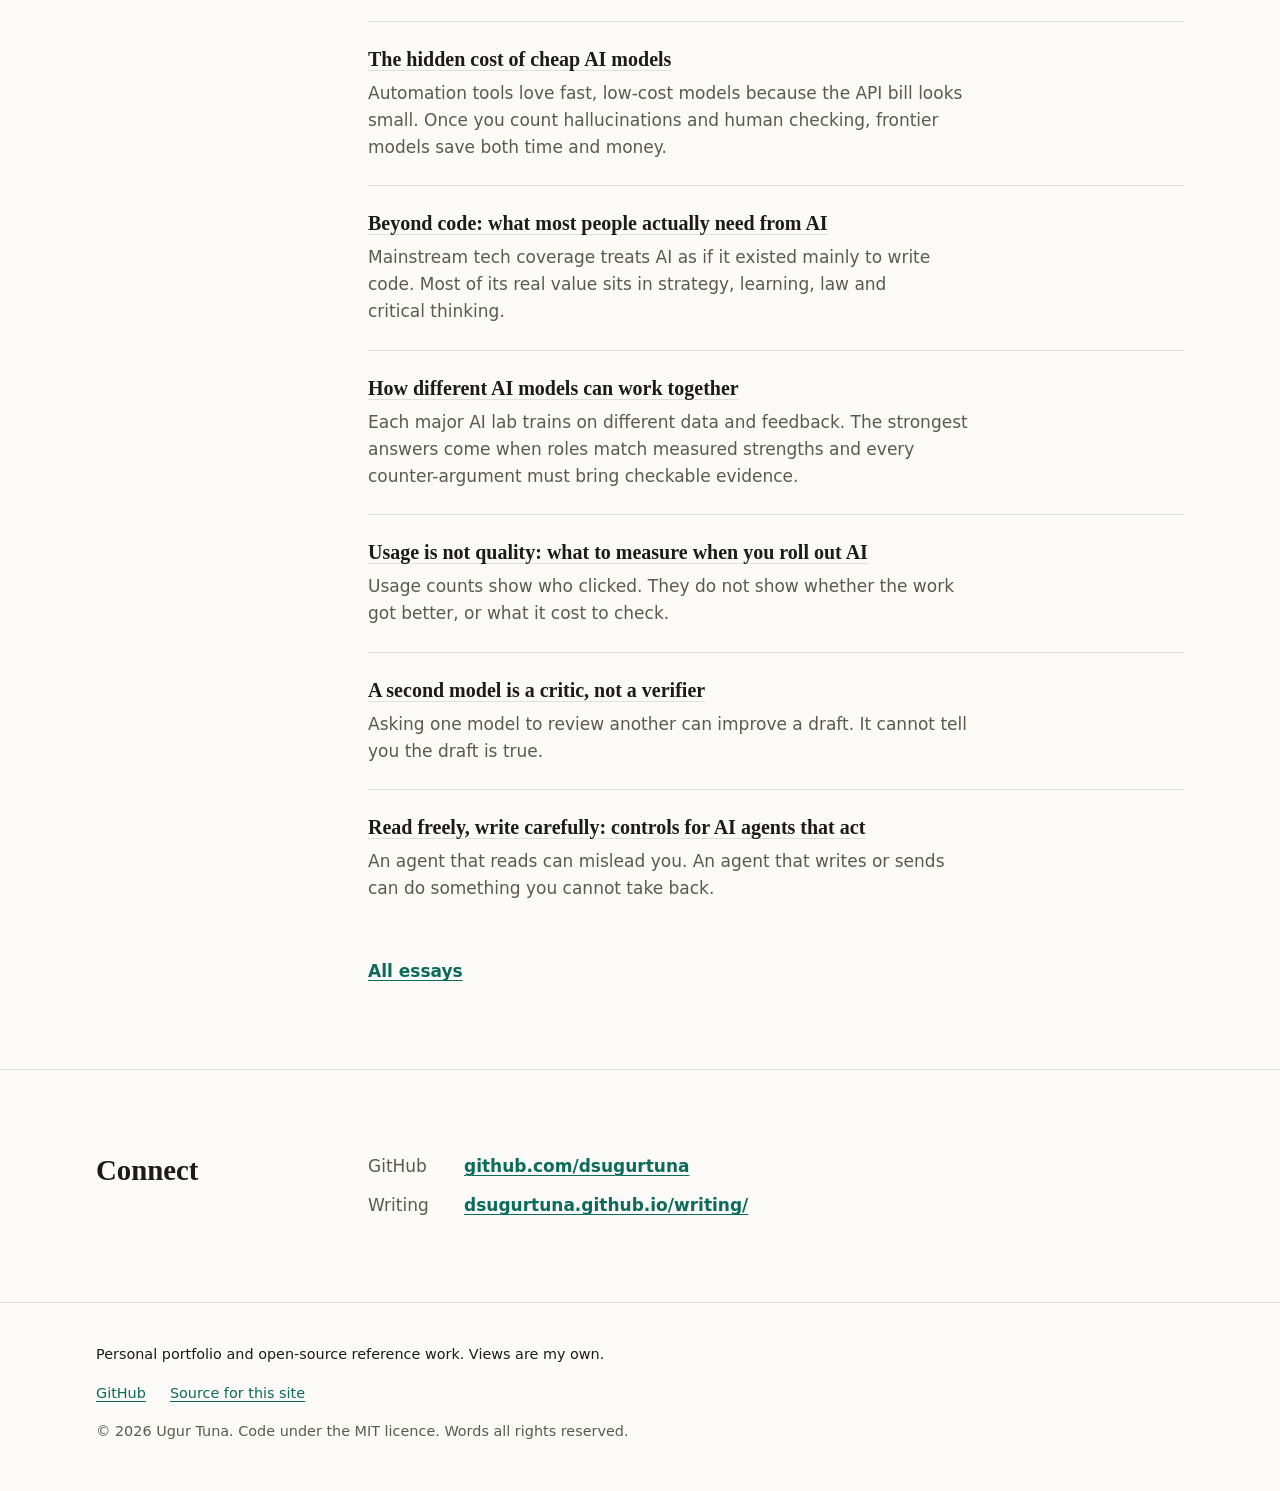
==== commit 7d028294: "docs(writing): remove diagrams and rewrite five essays in plain, varied prose" ====
--- a/index.html
+++ b/index.html
@@ -196,29 +196,29 @@
       <div class="wrap section-grid">
         <div class="section-head">
           <h2 id="writing-title">Writing</h2>
-          <p>Short arguments on human judgement, frontier models, multi-model evidence, evaluation and agent control.</p>
+          <p>Essays on AI: human judgement, frontier models, multi-model teams, evaluation and agent control.</p>
         </div>
         <div>
           <ul class="essay-list">
             <li>
-              <h3><a href="writing/write-your-own-prompts.html">Write your own prompts</a></h3>
-              <p>Prompt libraries hand you smooth text and take away the step where you learn whether the answer is actually right.</p>
-            </li>
-            <li>
-              <h3><a href="writing/a-partner-not-a-button.html">A partner, not a button</a></h3>
-              <p>AI works best when you spend time building a working relationship with it. Full automation turns you into a button-clicking clerk.</p>
-            </li>
-            <li>
-              <h3><a href="writing/cheap-models-are-expensive.html">Cheap models cost more than frontier ones</a></h3>
-              <p>Cutting the API bill with small, fast agent models shifts the real cost onto human hours spent hunting quiet mistakes.</p>
-            </li>
-            <li>
-              <h3><a href="writing/ai-is-not-a-coding-tool.html">AI is for thinking, not just coding</a></h3>
-              <p>Tech headlines treat AI as a machine for writing software. Its widest value sits in strategy, law, learning and critical thought.</p>
-            </li>
-            <li>
-              <h3><a href="writing/roles-from-data-not-dice.html">Assign AI roles by data, not by dice</a></h3>
-              <p>Every major AI lab trains on a different world of data. Give one model the chair, match others by measured skill, and require proof.</p>
+              <h3><a href="writing/write-your-own-prompts.html">Why you should write your own prompts</a></h3>
+              <p>Prompt libraries and prompt generators save a minute of typing and cost you your understanding of what the AI actually produced.</p>
+            </li>
+            <li>
+              <h3><a href="writing/a-partner-not-a-button.html">Building a working relationship with AI</a></h3>
+              <p>An AI model is closer to a persona you learn to work with over time. Handing everything to full automation turns you into a button-clicker.</p>
+            </li>
+            <li>
+              <h3><a href="writing/cheap-models-are-expensive.html">The hidden cost of cheap AI models</a></h3>
+              <p>Automation tools love fast, low-cost models because the API bill looks small. Once you count hallucinations and human checking, frontier models save both time and money.</p>
+            </li>
+            <li>
+              <h3><a href="writing/ai-is-not-a-coding-tool.html">Beyond code: what most people actually need from AI</a></h3>
+              <p>Mainstream tech coverage treats AI as if it existed mainly to write code. Most of its real value sits in strategy, learning, law and critical thinking.</p>
+            </li>
+            <li>
+              <h3><a href="writing/roles-from-data-not-dice.html">How different AI models can work together</a></h3>
+              <p>Each major AI lab trains on different data and feedback. The strongest answers come when roles match measured strengths and every counter-argument must bring checkable evidence.</p>
             </li>
             <li>
               <h3><a href="writing/usage-is-not-quality.html">Usage is not quality: what to measure when you roll out AI</a></h3>
@@ -233,7 +233,7 @@
               <p>An agent that reads can mislead you. An agent that writes or sends can do something you cannot take back.</p>
             </li>
           </ul>
-          <p class="more"><a href="writing/">All writing</a></p>
+          <p class="more"><a href="writing/">All essays</a></p>
         </div>
       </div>
     </section>
--- a/assets/site.css
+++ b/assets/site.css
@@ -725,144 +725,6 @@
   color: var(--accent);
 }
 
-/* Editorial inline diagrams (light & dark mode via custom properties) */
-
-.diagram {
-  margin: 2rem 0;
-  padding: 1.25rem 1.25rem 0.95rem;
-  border: 1px solid var(--rule);
-  border-radius: 6px;
-  background: var(--bg-raised);
-}
-
-.diagram svg {
-  width: 100%;
-  height: auto;
-  font-family: var(--font-sans);
-}
-
-.diagram figcaption {
-  margin-top: 0.85rem;
-  padding-top: 0.65rem;
-  border-top: 1px solid var(--rule);
-  color: var(--muted);
-  font-family: var(--font-sans);
-  font-size: var(--step--1);
-  line-height: 1.45;
-}
-
-.d-card {
-  fill: var(--bg);
-  stroke: var(--rule);
-  stroke-width: 1.25;
-}
-
-.d-card-dashed {
-  fill: var(--bg);
-  stroke: var(--muted);
-  stroke-width: 1.25;
-  stroke-dasharray: 4 3;
-}
-
-.d-card-accent {
-  fill: var(--bg);
-  stroke: var(--accent);
-  stroke-width: 1.75;
-}
-
-.d-band-accent {
-  fill: var(--bg);
-  stroke: var(--accent);
-  stroke-width: 2;
-}
-
-.d-bar-accent {
-  fill: var(--accent);
-}
-
-.d-bar-muted {
-  fill: var(--muted);
-  opacity: 0.42;
-}
-
-.d-bar-outline {
-  fill: var(--bg);
-  stroke: var(--text);
-  stroke-width: 1.5;
-}
-
-.d-stroke {
-  fill: none;
-  stroke: var(--muted);
-  stroke-width: 1.5;
-}
-
-.d-stroke-dashed {
-  fill: none;
-  stroke: var(--muted);
-  stroke-width: 1.5;
-  stroke-dasharray: 4 3;
-}
-
-.d-stroke-accent {
-  fill: none;
-  stroke: var(--accent);
-  stroke-width: 2;
-}
-
-.d-axis {
-  fill: none;
-  stroke: var(--rule);
-  stroke-width: 1.25;
-}
-
-.d-dot-muted {
-  fill: var(--muted);
-}
-
-.d-dot-accent {
-  fill: var(--accent);
-}
-
-.d-kicker {
-  fill: var(--muted);
-  font-size: 10.5px;
-  font-weight: 700;
-  letter-spacing: 0.08em;
-}
-
-.d-kicker-accent {
-  fill: var(--accent);
-  font-size: 10.5px;
-  font-weight: 700;
-  letter-spacing: 0.08em;
-}
-
-.d-title {
-  fill: var(--text);
-  font-size: 12.5px;
-  font-weight: 600;
-}
-
-.d-sub {
-  fill: var(--muted);
-  font-size: 11px;
-}
-
-.d-num {
-  fill: var(--text);
-  font-family: var(--font-mono);
-  font-size: 11.5px;
-  font-weight: 600;
-}
-
-.d-num-accent {
-  fill: var(--accent);
-  font-family: var(--font-mono);
-  font-size: 11.5px;
-  font-weight: 700;
-}
-
 .essay-foot {
   margin-top: 3.5rem;
   padding-bottom: var(--section-space);
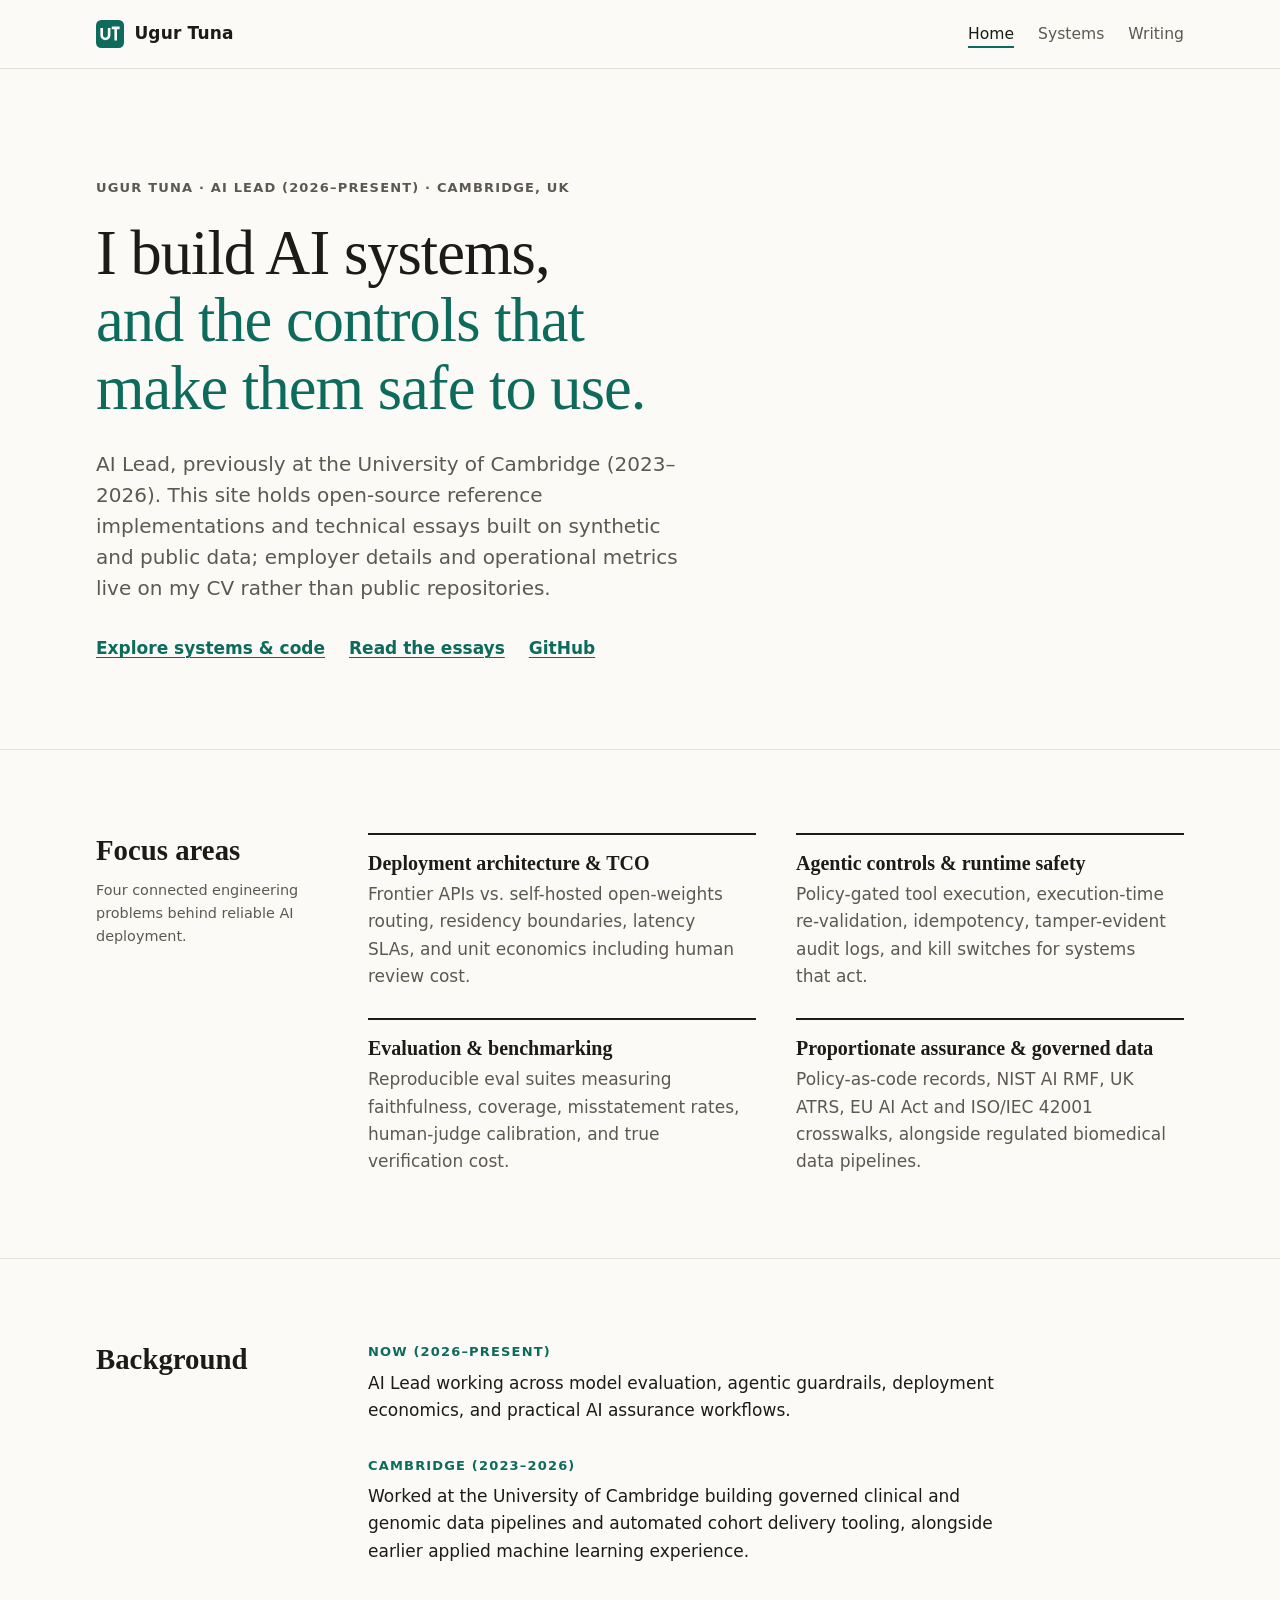
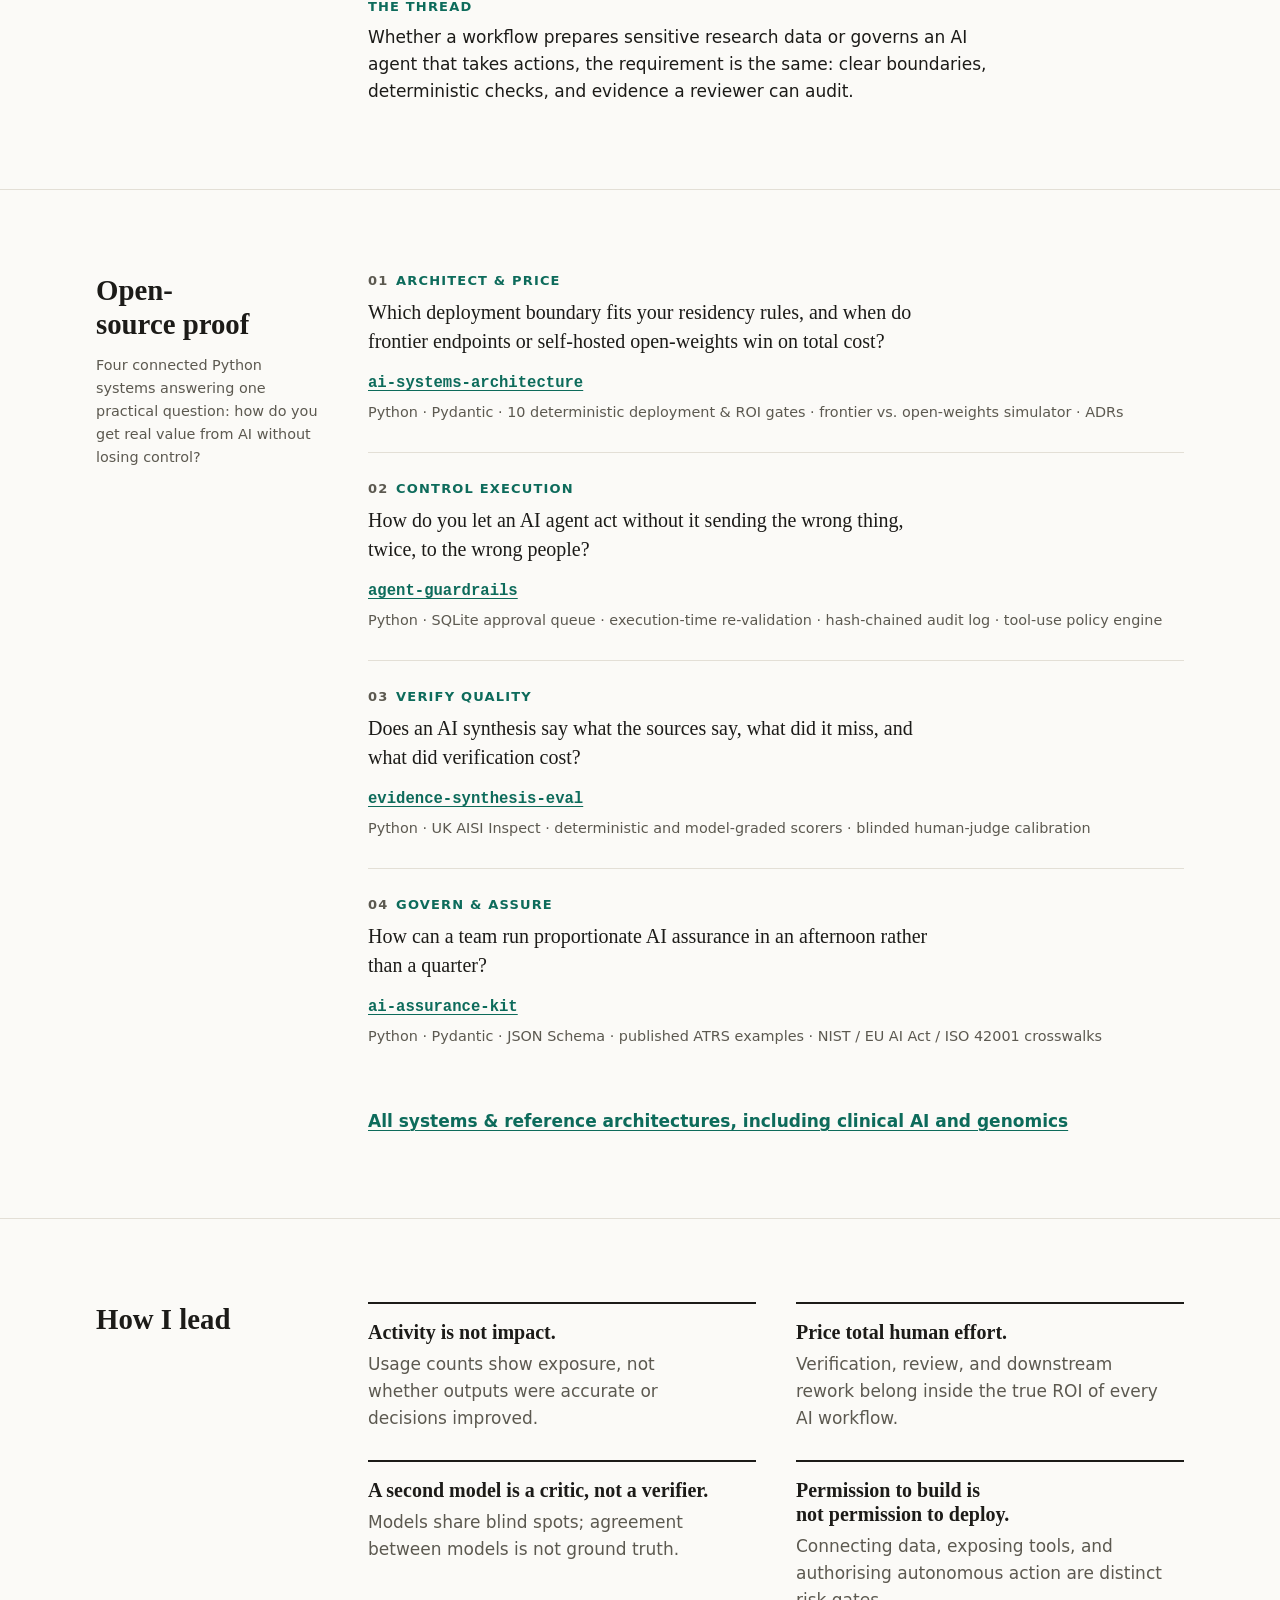
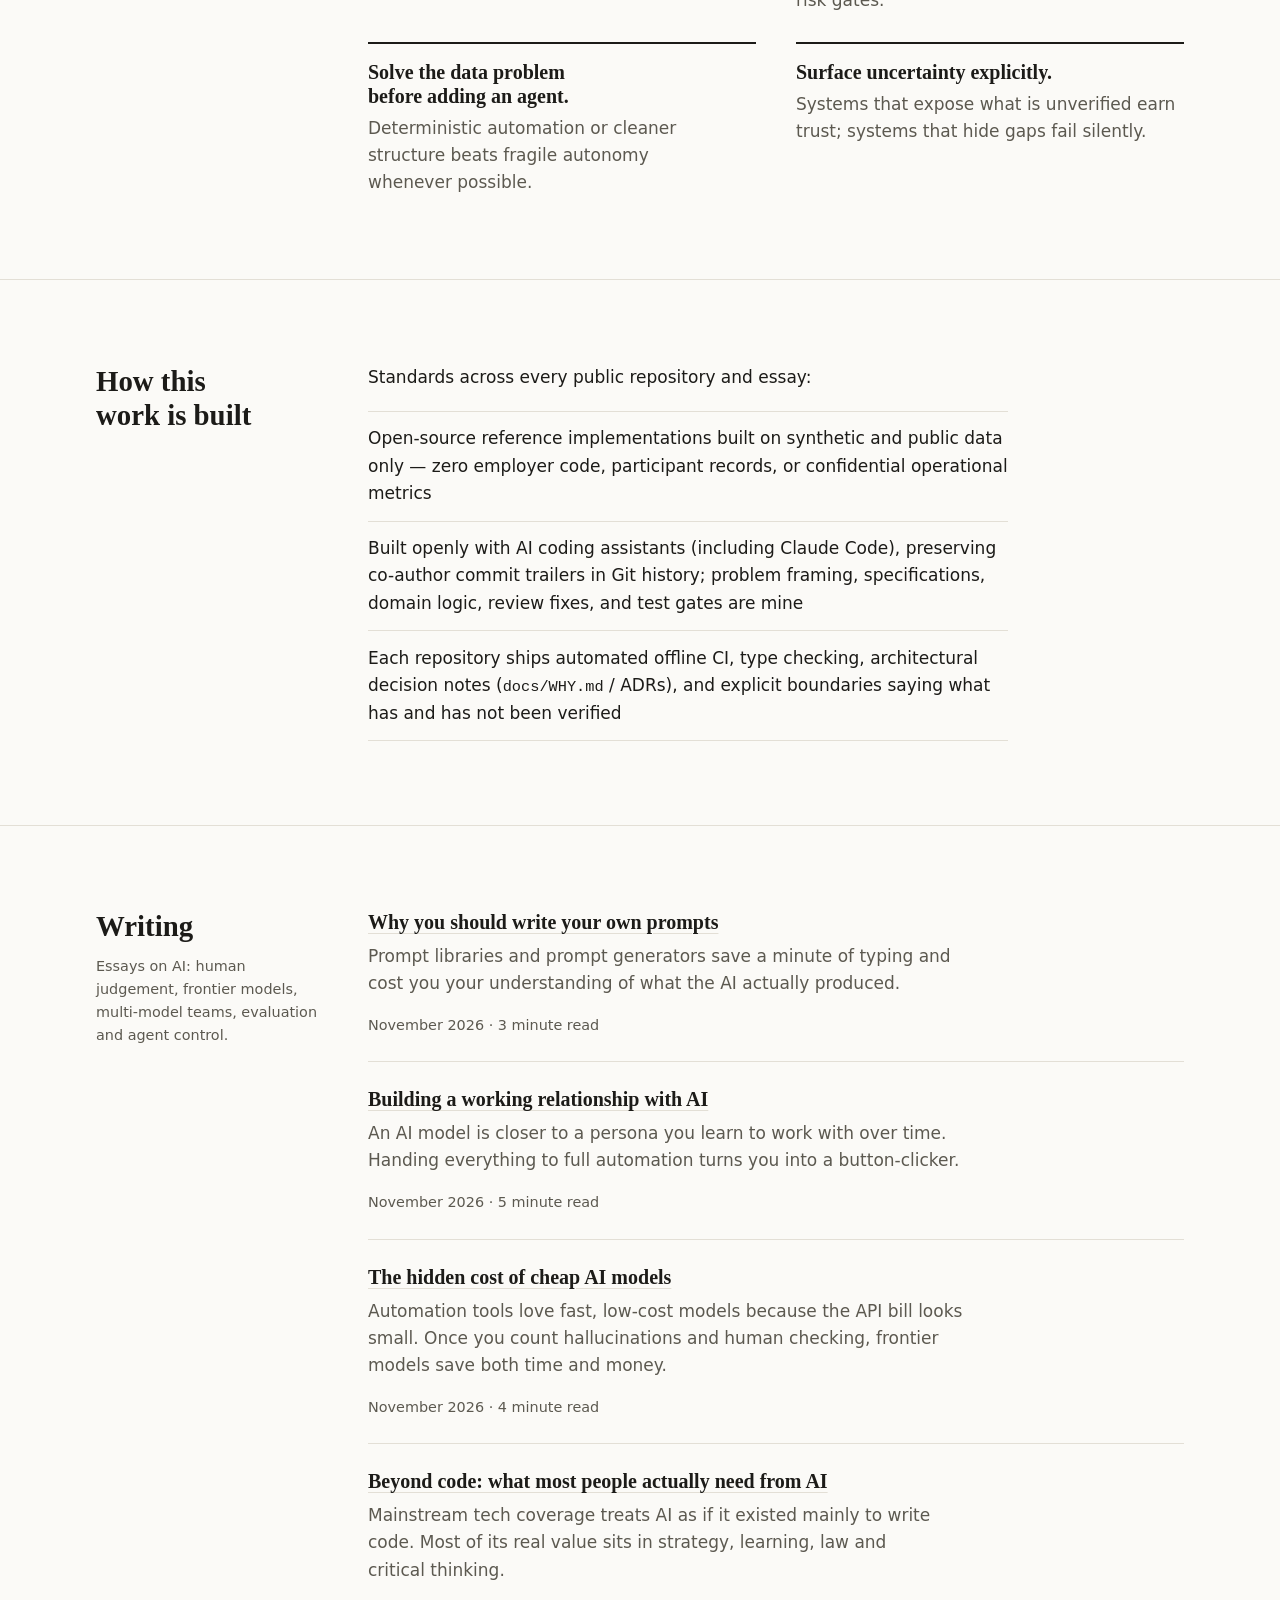
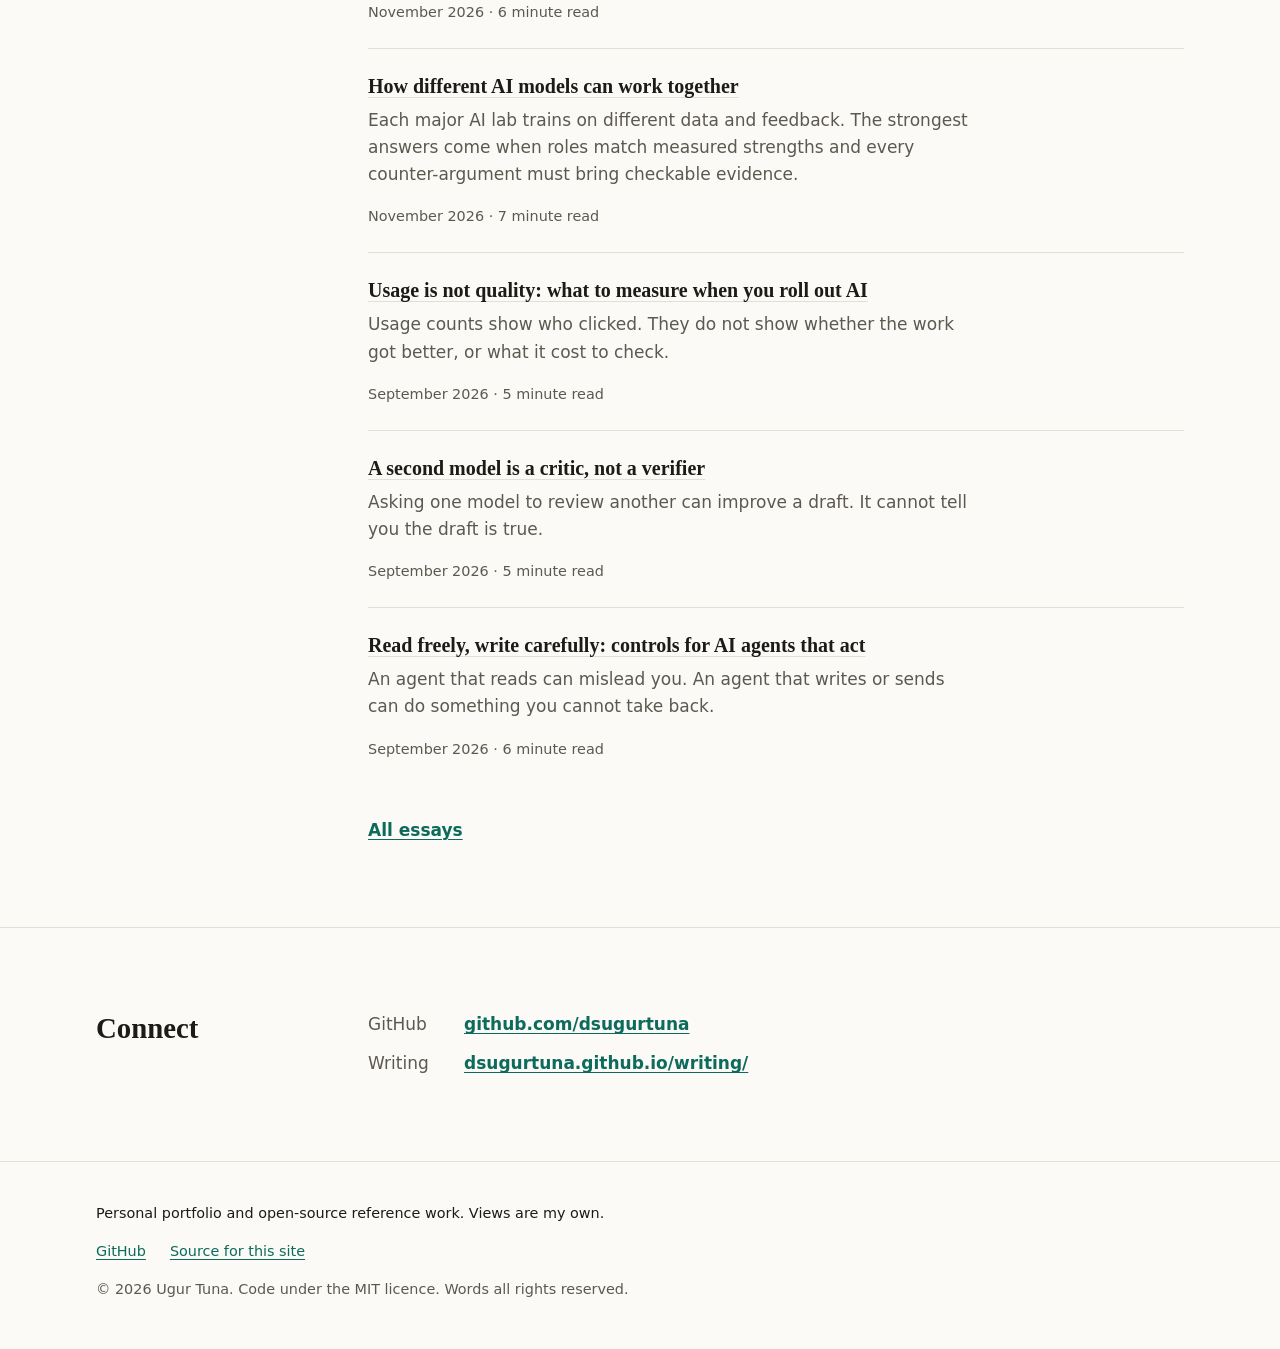
==== commit fadd141a: "docs: align AI Lead identity, build notes, and dates across 8-essay portfolio" ====
--- a/index.html
+++ b/index.html
@@ -3,8 +3,8 @@
 <head>
   <meta charset="utf-8">
   <meta name="viewport" content="width=device-width, initial-scale=1">
-  <title>Ugur Tuna — AI Leader &amp; Systems Architect</title>
-  <meta name="description" content="Ugur Tuna: AI Leader &amp; Systems Architect spanning sovereign and agentic AI architecture, LLM evaluation and benchmarking, high-assurance AI governance, and commercial &amp; scientific scale.">
+  <title>Ugur Tuna — AI Lead</title>
+  <meta name="description" content="Ugur Tuna, AI Lead (2026–present). Previously at the University of Cambridge (2023–2026). Open-source AI architecture, runtime agent controls, LLM evaluation, and proportionate assurance.">
   <meta name="author" content="Ugur Tuna">
   <meta name="color-scheme" content="light dark">
   <meta name="theme-color" content="#fbfaf7" media="(prefers-color-scheme: light)">
@@ -15,8 +15,8 @@
   <meta property="og:type" content="website">
   <meta property="og:site_name" content="Ugur Tuna">
   <meta property="og:locale" content="en_GB">
-  <meta property="og:title" content="Ugur Tuna — AI Leader &amp; Systems Architect">
-  <meta property="og:description" content="Executive AI leadership and systems engineering: sovereign architecture &amp; TCO, agentic guardrails, LLM evaluation harnesses, and proportionate AI assurance.">
+  <meta property="og:title" content="Ugur Tuna — AI Lead">
+  <meta property="og:description" content="Open-source AI reference architectures and technical essays: model routing economics, agentic guardrails, LLM evaluation, and proportionate assurance.">
   <meta property="og:url" content="https://dsugurtuna.github.io/">
   <meta property="og:image" content="https://dsugurtuna.github.io/assets/og.png">
   <meta property="og:image:width" content="1200">
@@ -45,9 +45,9 @@
 
   <main id="main">
     <section class="hero wrap" aria-labelledby="hero-title">
-      <p class="eyebrow">Ugur Tuna · AI Leader &amp; Systems Architect · London / Cambridge, UK</p>
+      <p class="eyebrow">Ugur Tuna · AI Lead (2026–present) · Cambridge, UK</p>
       <h1 id="hero-title">I build AI systems, <span class="accent">and the controls that make them safe to use.</span></h1>
-      <p class="lede">Technical AI leader bridging executive strategy, commercial ROI, and production systems engineering — spanning sovereign &amp; agentic AI architecture, LLM evaluation, high-assurance governance, and regulated scale.</p>
+      <p class="lede">AI Lead, previously at the University of Cambridge (2023–2026). This site holds open-source reference implementations and technical essays built on synthetic and public data; employer details and operational metrics live on my CV rather than public repositories.</p>
       <ul class="hero-links">
         <li><a href="projects.html">Explore systems &amp; code</a></li>
         <li><a href="writing/">Read the essays</a></li>
@@ -58,13 +58,13 @@
     <section class="section" aria-labelledby="focus-title">
       <div class="wrap section-grid">
         <div class="section-head">
-          <h2 id="focus-title">Leadership focus</h2>
-          <p>Four areas where executive risk appetite, commercial economics, and engineering meet.</p>
+          <h2 id="focus-title">Focus areas</h2>
+          <p>Four connected engineering problems behind reliable AI deployment.</p>
         </div>
         <ul class="principles">
           <li>
-            <h3>Sovereign AI architecture &amp; TCO</h3>
-            <p>Frontier vs. open-weights evaluation, private VPC &amp; air-gapped deployment boundaries, tiered routing, and full unit-economics modelling.</p>
+            <h3>Deployment architecture &amp; TCO</h3>
+            <p>Frontier APIs vs. self-hosted open-weights routing, residency boundaries, latency SLAs, and unit economics including human review cost.</p>
           </li>
           <li>
             <h3>Agentic controls &amp; runtime safety</h3>
@@ -72,11 +72,11 @@
           </li>
           <li>
             <h3>Evaluation &amp; benchmarking</h3>
-            <p>Automated eval harnesses measuring faithfulness, coverage, misstatement rates, human-judge calibration, and true verification cost.</p>
-          </li>
-          <li>
-            <h3>High-assurance governance &amp; data</h3>
-            <p>Executive governance boards, policy-as-code assurance aligned to NIST AI RMF and OWASP LLM, plus national-scale regulated data delivery.</p>
+            <p>Reproducible eval suites measuring faithfulness, coverage, misstatement rates, human-judge calibration, and true verification cost.</p>
+          </li>
+          <li>
+            <h3>Proportionate assurance &amp; governed data</h3>
+            <p>Policy-as-code records, NIST AI RMF, UK ATRS, EU AI Act and ISO/IEC 42001 crosswalks, alongside regulated biomedical data pipelines.</p>
           </li>
         </ul>
       </div>
@@ -85,20 +85,20 @@
     <section class="section" aria-labelledby="brief-title">
       <div class="wrap section-grid">
         <div class="section-head">
-          <h2 id="brief-title">Perspective</h2>
+          <h2 id="brief-title">Background</h2>
         </div>
         <dl class="story">
           <div>
-            <dt>Now</dt>
-            <dd>AI and technical governance lead setting organisation-wide AI strategy, risk appetite, and assurance boards with senior executives (Directors, C-suite, CISO, DPO) — while evaluating frontier and open-weights vendors, building commercial ROI models, and shipping hands-on LLM and agent workflow pilots across engineering, risk, and domain teams.</dd>
-          </div>
-          <div>
-            <dt>Background</dt>
-            <dd>Previously delivered production commercial ML (cutting forecasting error by 50% across 600,000+ SKUs for £700k in verified annual savings) and led a team of six data scientists at the University of Cambridge running national-scale biomedical and clinical data pipelines across 50,000+ participants.</dd>
+            <dt>Now (2026–present)</dt>
+            <dd>AI Lead working across model evaluation, agentic guardrails, deployment economics, and practical AI assurance workflows.</dd>
+          </div>
+          <div>
+            <dt>Cambridge (2023–2026)</dt>
+            <dd>Worked at the University of Cambridge building governed clinical and genomic data pipelines and automated cohort delivery tooling, alongside earlier applied machine learning experience.</dd>
           </div>
           <div>
             <dt>The thread</dt>
-            <dd>I have operated systems where one wrong row reaches a patient study and models that move real commercial margin, and I now architect where autonomous AI meets enterprise accountability. Across frontier labs, regulated enterprises, and scientific platforms, the requirement is identical: evidence you can check.</dd>
+            <dd>Whether a workflow prepares sensitive research data or governs an AI agent that takes actions, the requirement is the same: clear boundaries, deterministic checks, and evidence a reviewer can audit.</dd>
           </div>
         </dl>
       </div>
@@ -108,14 +108,14 @@
       <div class="wrap section-grid">
         <div class="section-head">
           <h2 id="open-title">Open-source proof</h2>
-          <p>Four connected architectures answering one leadership question: how do you scale AI value without losing operational control?</p>
+          <p>Four connected Python systems answering one practical question: how do you get real value from AI without losing control?</p>
         </div>
         <div>
           <ol class="flagships">
             <li class="flagship">
               <h3 class="flagship-label">Architect &amp; price</h3>
-              <p class="question">Which deployment boundary meets sovereign rules, and what is the true monthly TCO once human checking and rework are priced?</p>
-              <p class="flagship-repo"><a href="https://github.com/dsugurtuna/ai-systems-architecture">ai-systems-architecture</a> <span class="built-with">Python · Pydantic · 10 deterministic sovereignty &amp; ROI gates · tiered routing simulator · ADRs</span></p>
+              <p class="question">Which deployment boundary fits your residency rules, and when do frontier endpoints or self-hosted open-weights win on total cost?</p>
+              <p class="flagship-repo"><a href="https://github.com/dsugurtuna/ai-systems-architecture">ai-systems-architecture</a> <span class="built-with">Python · Pydantic · 10 deterministic deployment &amp; ROI gates · frontier vs. open-weights simulator · ADRs</span></p>
             </li>
             <li class="flagship">
               <h3 class="flagship-label">Control execution</h3>
@@ -129,8 +129,8 @@
             </li>
             <li class="flagship">
               <h3 class="flagship-label">Govern &amp; assure</h3>
-              <p class="question">How can a leadership team run proportionate AI assurance in an afternoon rather than a quarter?</p>
-              <p class="flagship-repo"><a href="https://github.com/dsugurtuna/ai-assurance-kit">ai-assurance-kit</a> <span class="built-with">Python · Pydantic · JSON Schema · Jinja2 · NIST AI RMF &amp; UK standards crosswalk</span></p>
+              <p class="question">How can a team run proportionate AI assurance in an afternoon rather than a quarter?</p>
+              <p class="flagship-repo"><a href="https://github.com/dsugurtuna/ai-assurance-kit">ai-assurance-kit</a> <span class="built-with">Python · Pydantic · JSON Schema · published ATRS examples · NIST / EU AI Act / ISO 42001 crosswalks</span></p>
             </li>
           </ol>
           <p class="more"><a href="projects.html">All systems &amp; reference architectures, including clinical AI and genomics</a></p>
@@ -172,21 +172,17 @@
       </div>
     </section>
 
-    <section class="section" aria-labelledby="record-title">
-      <div class="wrap section-grid">
-        <div class="section-head">
-          <h2 id="record-title">Scale &amp; delivery</h2>
+    <section class="section" aria-labelledby="built-title">
+      <div class="wrap section-grid">
+        <div class="section-head">
+          <h2 id="built-title">How this work is built</h2>
         </div>
         <div>
-          <p class="record-intro">Selected delivery track record across enterprise AI leadership, commercial ML, and the University of Cambridge:</p>
+          <p class="record-intro">Standards across every public repository and essay:</p>
           <ul class="record">
-            <li>Led organisation-wide AI strategy, governance boards (Directors, C-suite, CISO, DPO), vendor &amp; model evaluations, ROI cases, and hands-on workflow pilots</li>
-            <li>Delivered production demand forecasting across <strong>600,000+ SKUs</strong>, cutting error by <strong>50%</strong> for <strong>£700k in verified annual savings</strong></li>
-            <li>Led a team of <strong>6 data scientists</strong> delivering national-scale biomedical and genomic operations</li>
-            <li>Processed <strong>50,000+ samples</strong> across imputation batches with automated strand-conflict resolution</li>
-            <li>Delivered cryptographically verified research cohorts of <strong>10,000+ samples</strong> and <strong>hundreds of GB</strong> into trusted research environments</li>
-            <li>Harmonised multi-hospital clinical feeds toward the <strong>OMOP</strong> common data model across <strong>10+ disease areas</strong></li>
-            <li>Executed regulated subject-access disclosures returning clinical genomic data for patient care decisions</li>
+            <li>Open-source reference implementations built on synthetic and public data only — zero employer code, participant records, or confidential operational metrics</li>
+            <li>Built openly with AI coding assistants (including Claude Code), preserving co-author commit trailers in Git history; problem framing, specifications, domain logic, review fixes, and test gates are mine</li>
+            <li>Each repository ships automated offline CI, type checking, architectural decision notes (<code>docs/WHY.md</code> / ADRs), and explicit boundaries saying what has and has not been verified</li>
           </ul>
         </div>
       </div>
@@ -203,34 +199,42 @@
             <li>
               <h3><a href="writing/write-your-own-prompts.html">Why you should write your own prompts</a></h3>
               <p>Prompt libraries and prompt generators save a minute of typing and cost you your understanding of what the AI actually produced.</p>
+              <p class="essay-meta">November 2026 · 3 minute read</p>
             </li>
             <li>
               <h3><a href="writing/a-partner-not-a-button.html">Building a working relationship with AI</a></h3>
               <p>An AI model is closer to a persona you learn to work with over time. Handing everything to full automation turns you into a button-clicker.</p>
+              <p class="essay-meta">November 2026 · 5 minute read</p>
             </li>
             <li>
               <h3><a href="writing/cheap-models-are-expensive.html">The hidden cost of cheap AI models</a></h3>
               <p>Automation tools love fast, low-cost models because the API bill looks small. Once you count hallucinations and human checking, frontier models save both time and money.</p>
+              <p class="essay-meta">November 2026 · 4 minute read</p>
             </li>
             <li>
               <h3><a href="writing/ai-is-not-a-coding-tool.html">Beyond code: what most people actually need from AI</a></h3>
               <p>Mainstream tech coverage treats AI as if it existed mainly to write code. Most of its real value sits in strategy, learning, law and critical thinking.</p>
+              <p class="essay-meta">November 2026 · 6 minute read</p>
             </li>
             <li>
               <h3><a href="writing/roles-from-data-not-dice.html">How different AI models can work together</a></h3>
               <p>Each major AI lab trains on different data and feedback. The strongest answers come when roles match measured strengths and every counter-argument must bring checkable evidence.</p>
+              <p class="essay-meta">November 2026 · 7 minute read</p>
             </li>
             <li>
               <h3><a href="writing/usage-is-not-quality.html">Usage is not quality: what to measure when you roll out AI</a></h3>
               <p>Usage counts show who clicked. They do not show whether the work got better, or what it cost to check.</p>
+              <p class="essay-meta">September 2026 · 5 minute read</p>
             </li>
             <li>
               <h3><a href="writing/a-second-model-is-a-critic.html">A second model is a critic, not a verifier</a></h3>
               <p>Asking one model to review another can improve a draft. It cannot tell you the draft is true.</p>
+              <p class="essay-meta">September 2026 · 5 minute read</p>
             </li>
             <li>
               <h3><a href="writing/read-freely-write-carefully.html">Read freely, write carefully: controls for AI agents that act</a></h3>
               <p>An agent that reads can mislead you. An agent that writes or sends can do something you cannot take back.</p>
+              <p class="essay-meta">September 2026 · 6 minute read</p>
             </li>
           </ul>
           <p class="more"><a href="writing/">All essays</a></p>
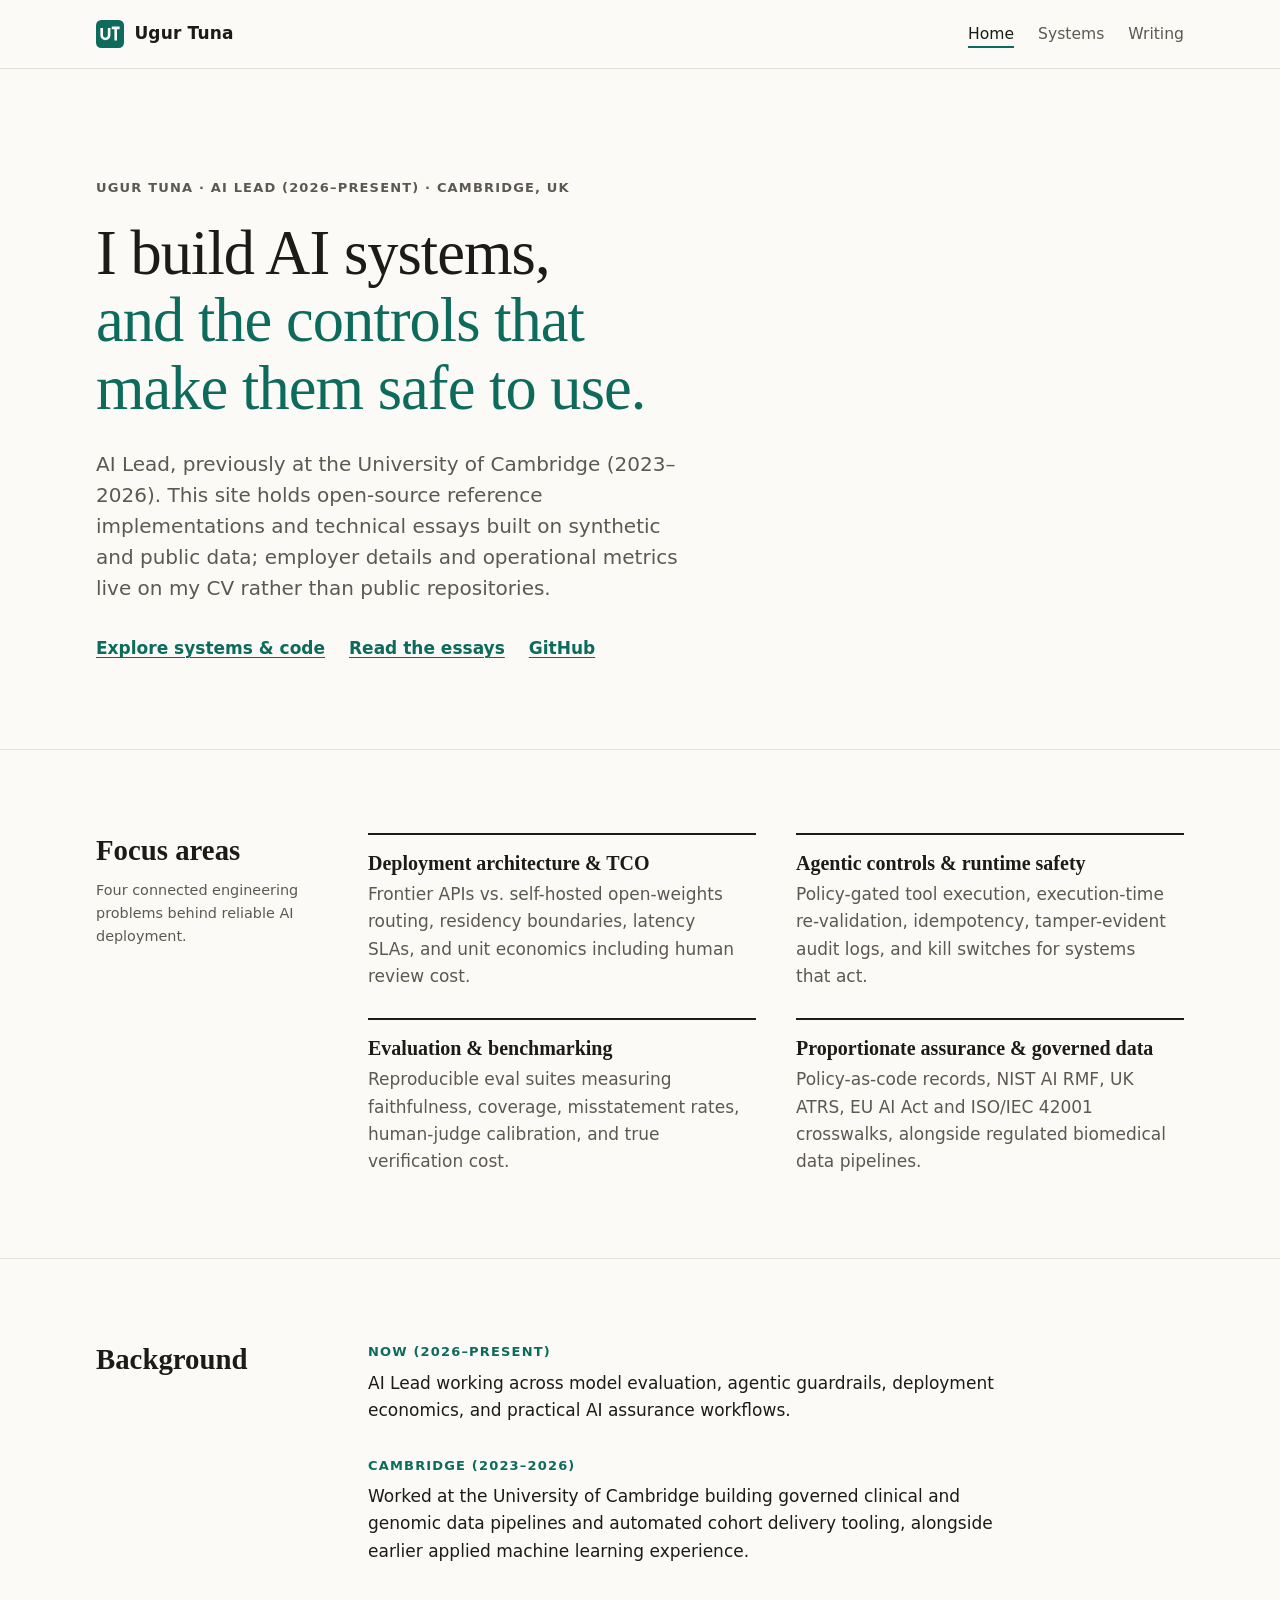
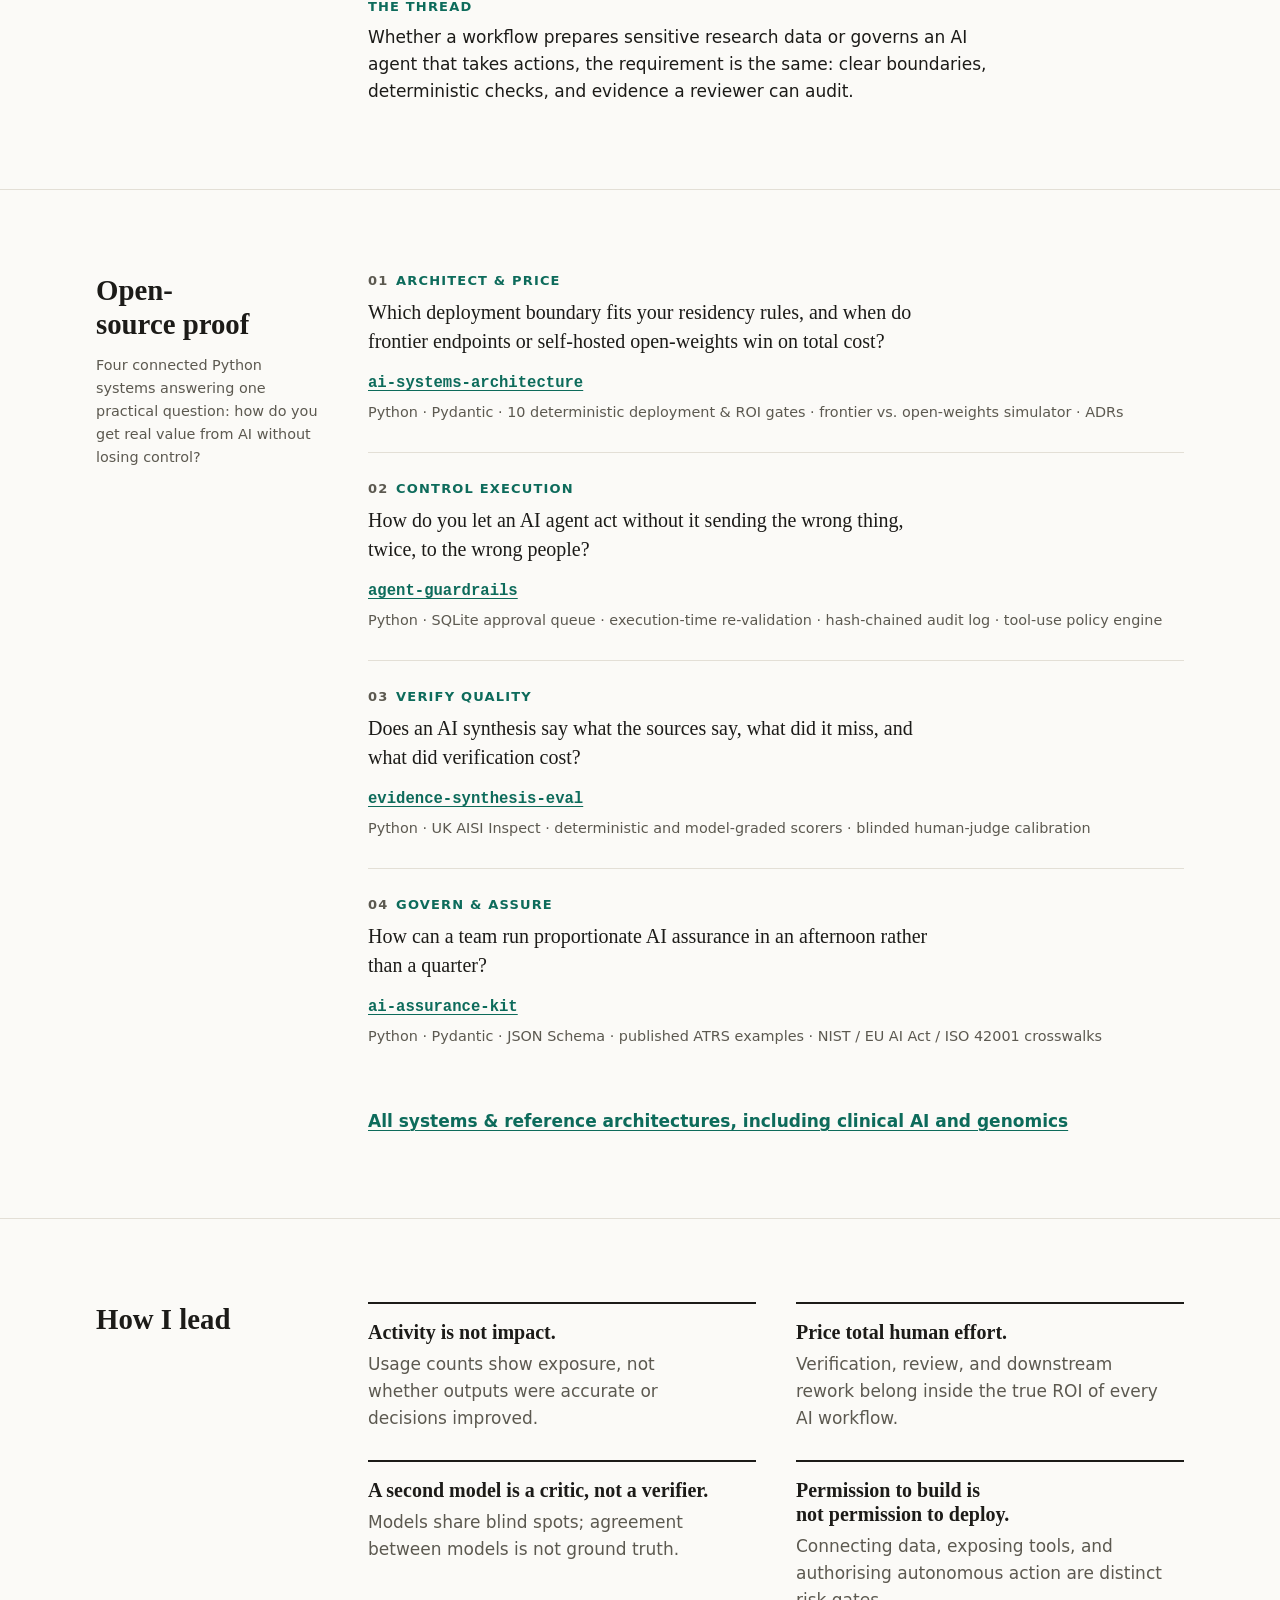
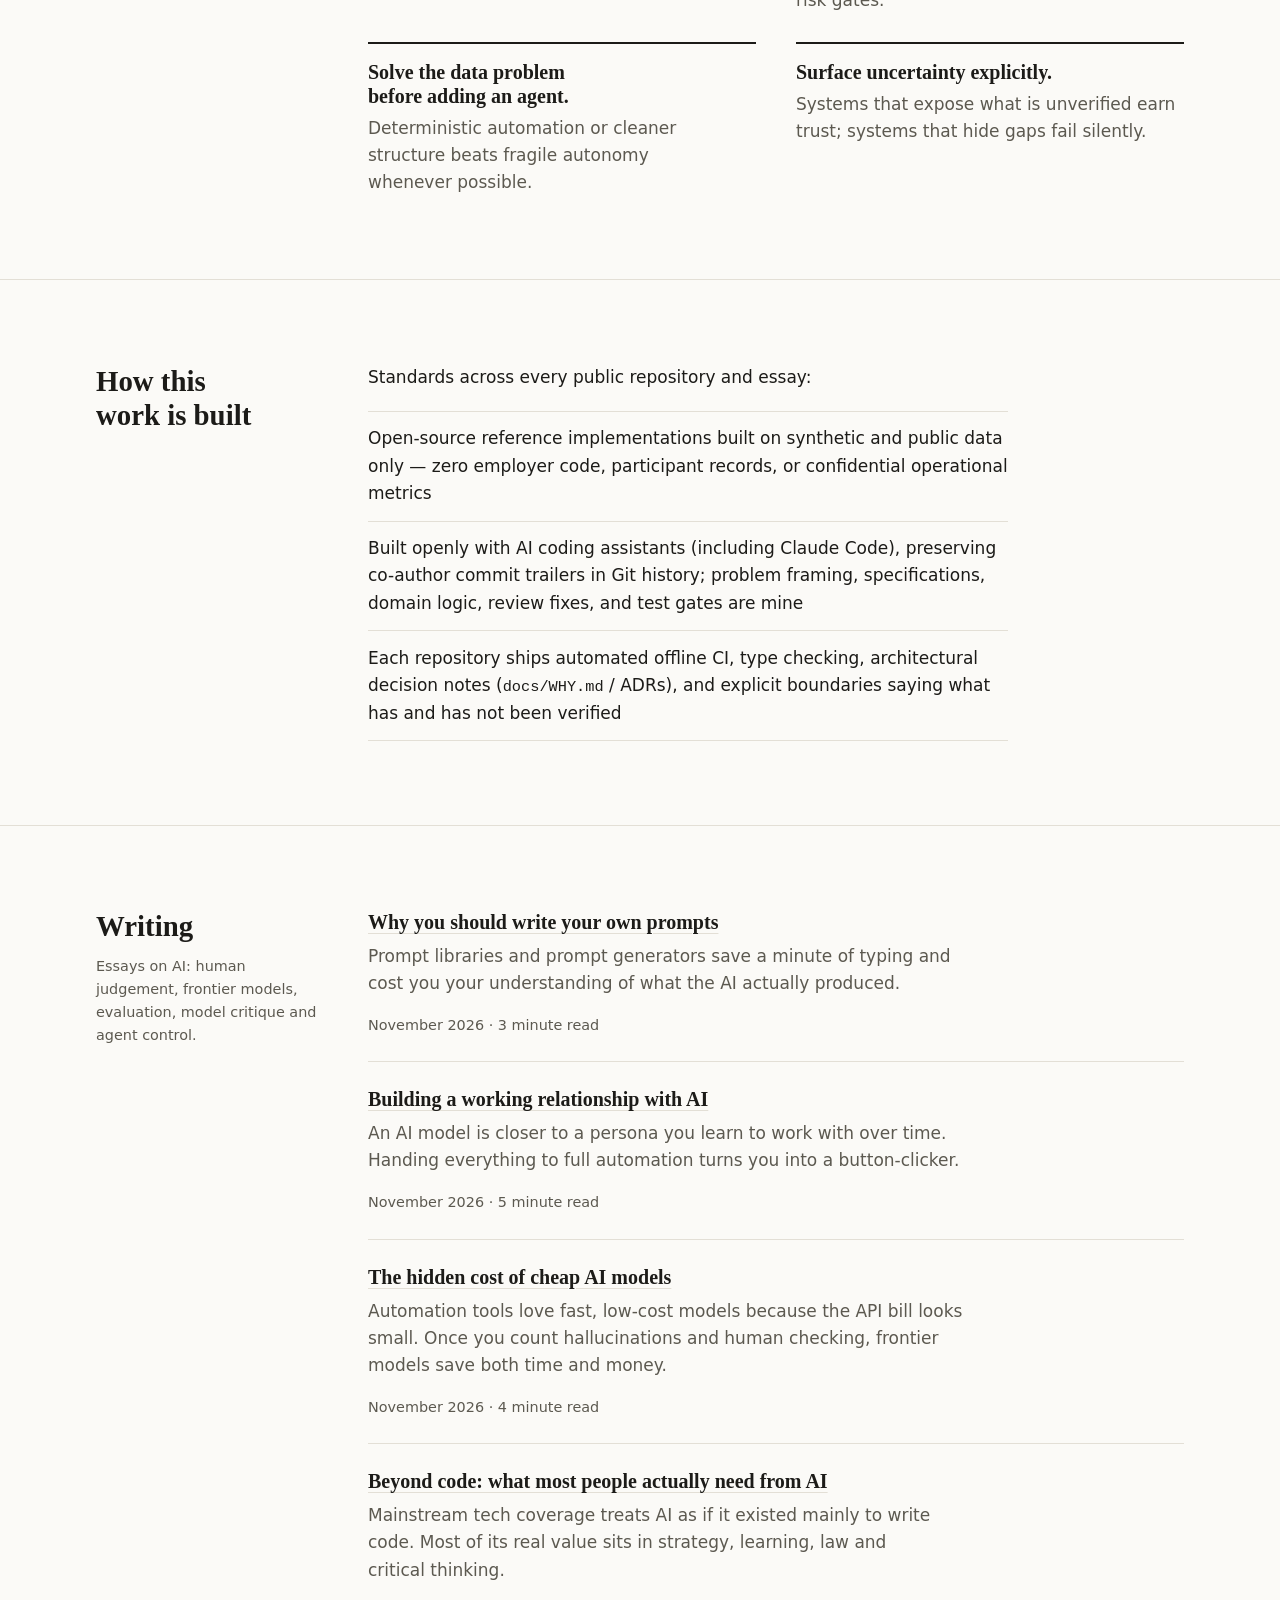
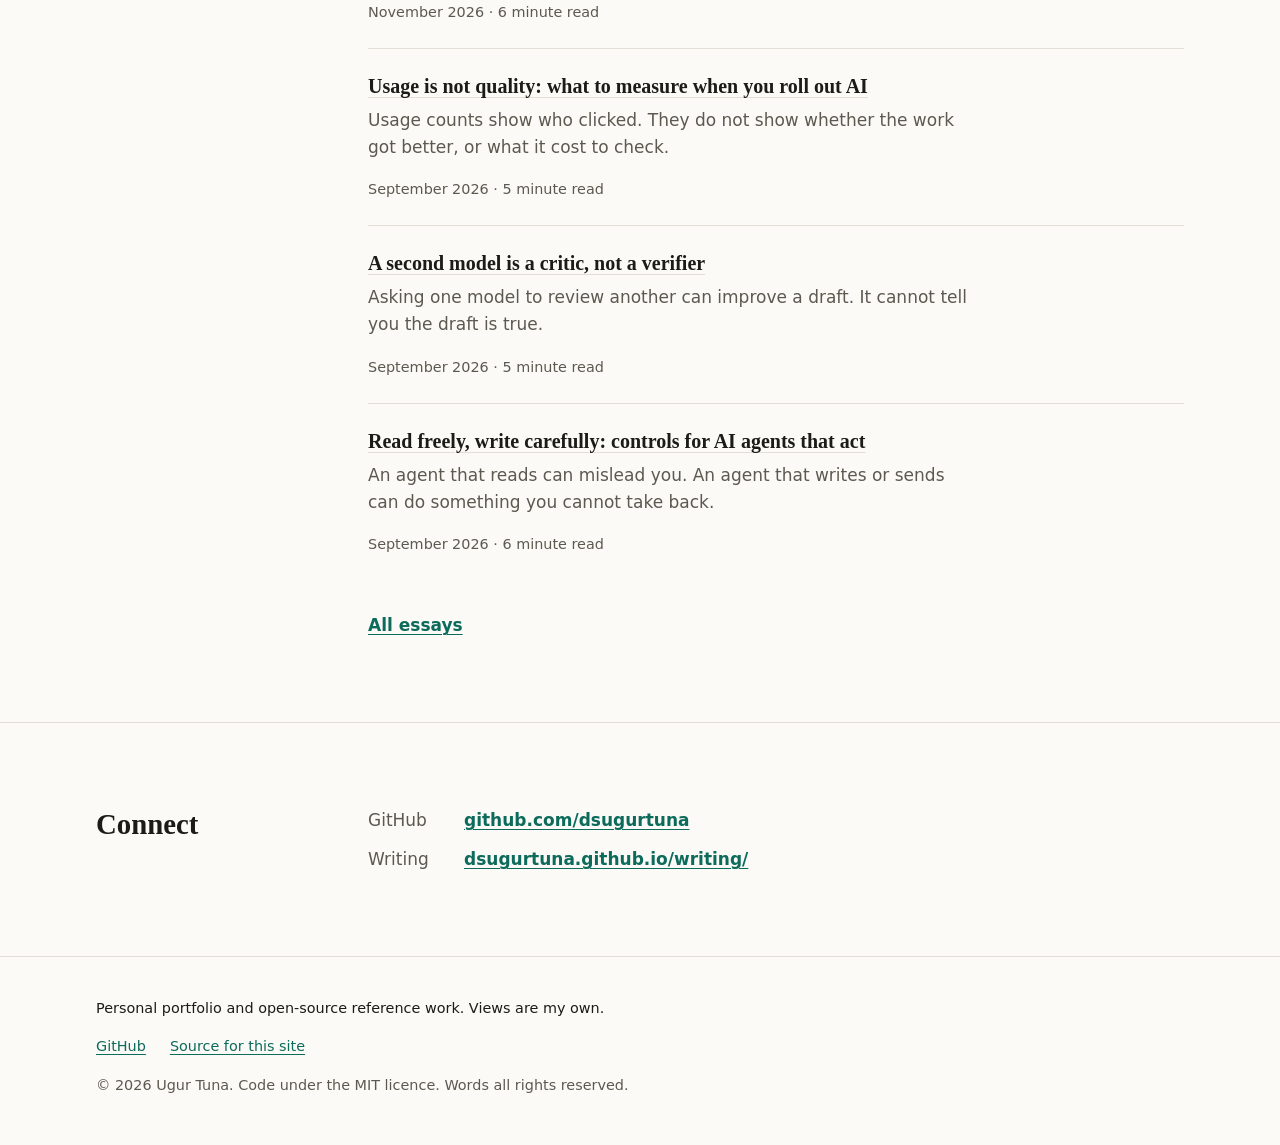
==== commit 499523ab: "docs(writing): remove roles-from-data-not-dice essay for journal submission exclusivity" ====
--- a/index.html
+++ b/index.html
@@ -192,7 +192,7 @@
       <div class="wrap section-grid">
         <div class="section-head">
           <h2 id="writing-title">Writing</h2>
-          <p>Essays on AI: human judgement, frontier models, multi-model teams, evaluation and agent control.</p>
+          <p>Essays on AI: human judgement, frontier models, evaluation, model critique and agent control.</p>
         </div>
         <div>
           <ul class="essay-list">
@@ -215,11 +215,6 @@
               <h3><a href="writing/ai-is-not-a-coding-tool.html">Beyond code: what most people actually need from AI</a></h3>
               <p>Mainstream tech coverage treats AI as if it existed mainly to write code. Most of its real value sits in strategy, learning, law and critical thinking.</p>
               <p class="essay-meta">November 2026 · 6 minute read</p>
-            </li>
-            <li>
-              <h3><a href="writing/roles-from-data-not-dice.html">How different AI models can work together</a></h3>
-              <p>Each major AI lab trains on different data and feedback. The strongest answers come when roles match measured strengths and every counter-argument must bring checkable evidence.</p>
-              <p class="essay-meta">November 2026 · 7 minute read</p>
             </li>
             <li>
               <h3><a href="writing/usage-is-not-quality.html">Usage is not quality: what to measure when you roll out AI</a></h3>
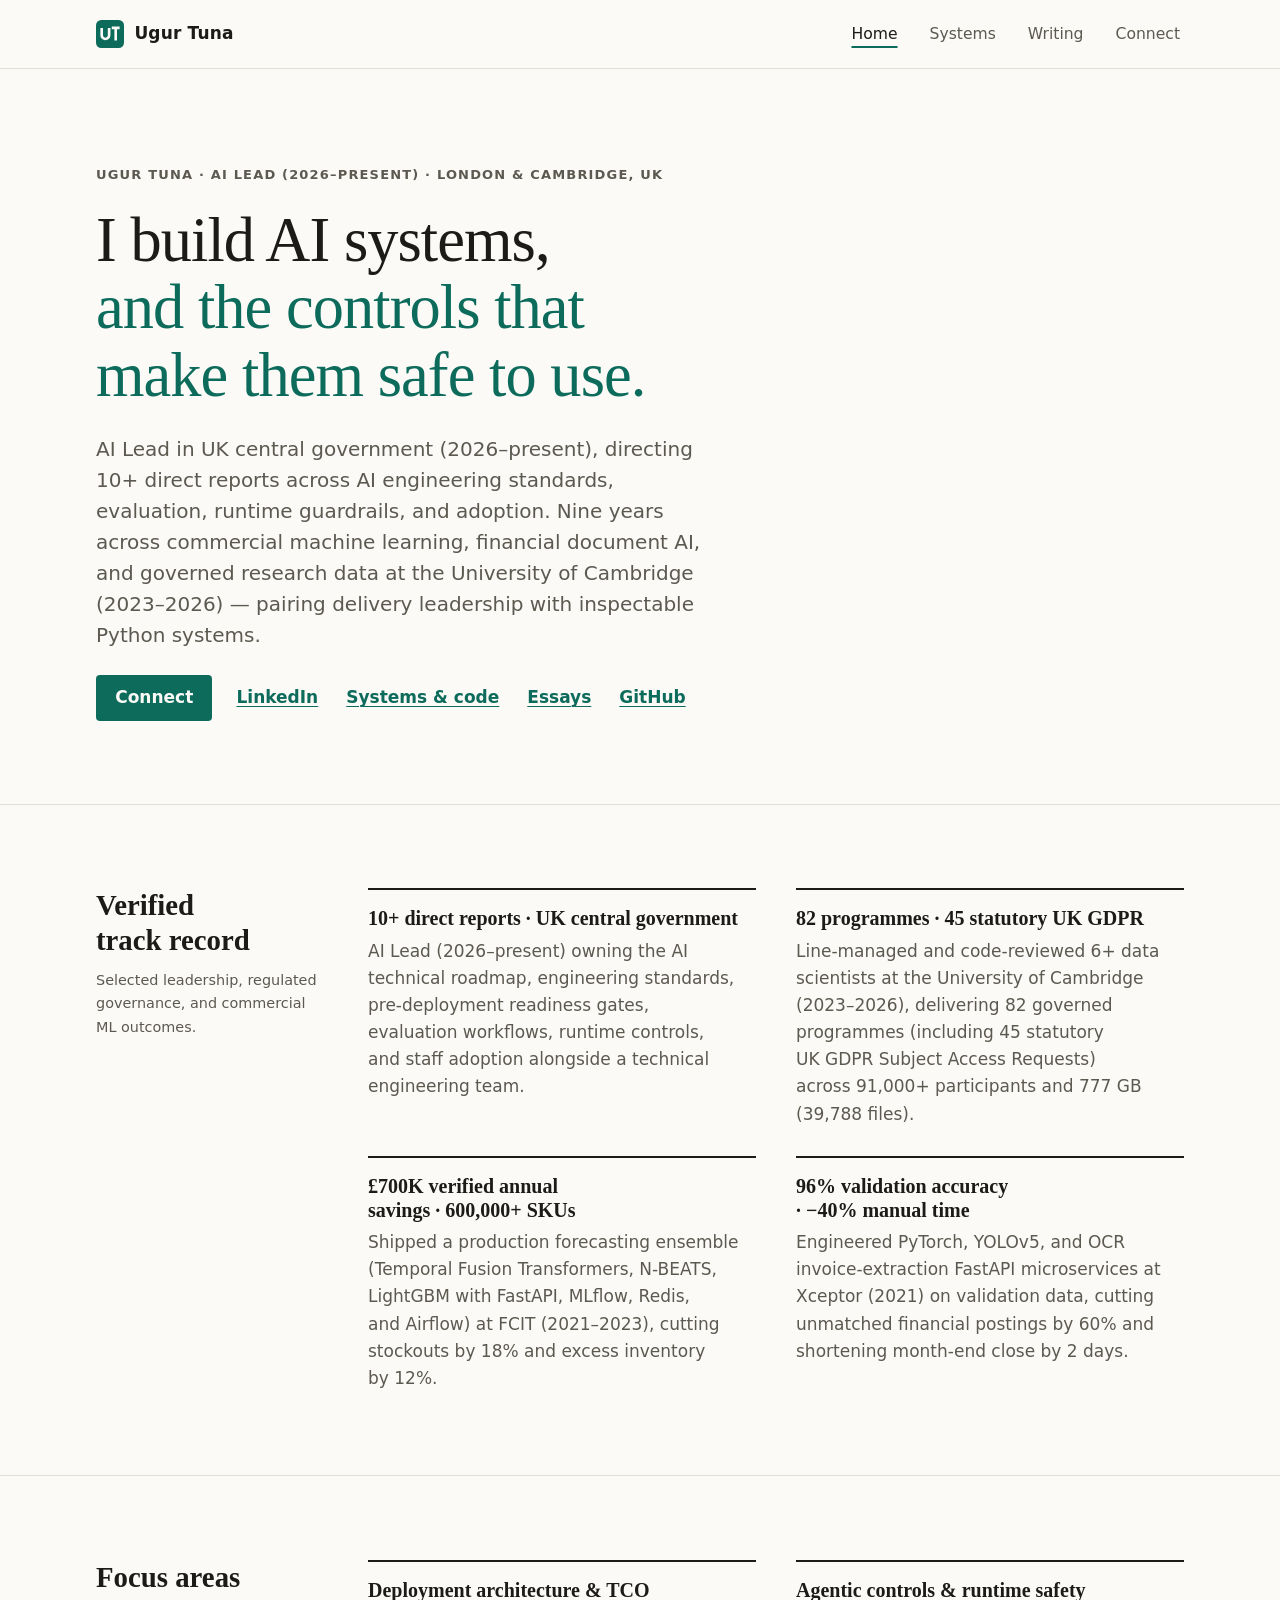
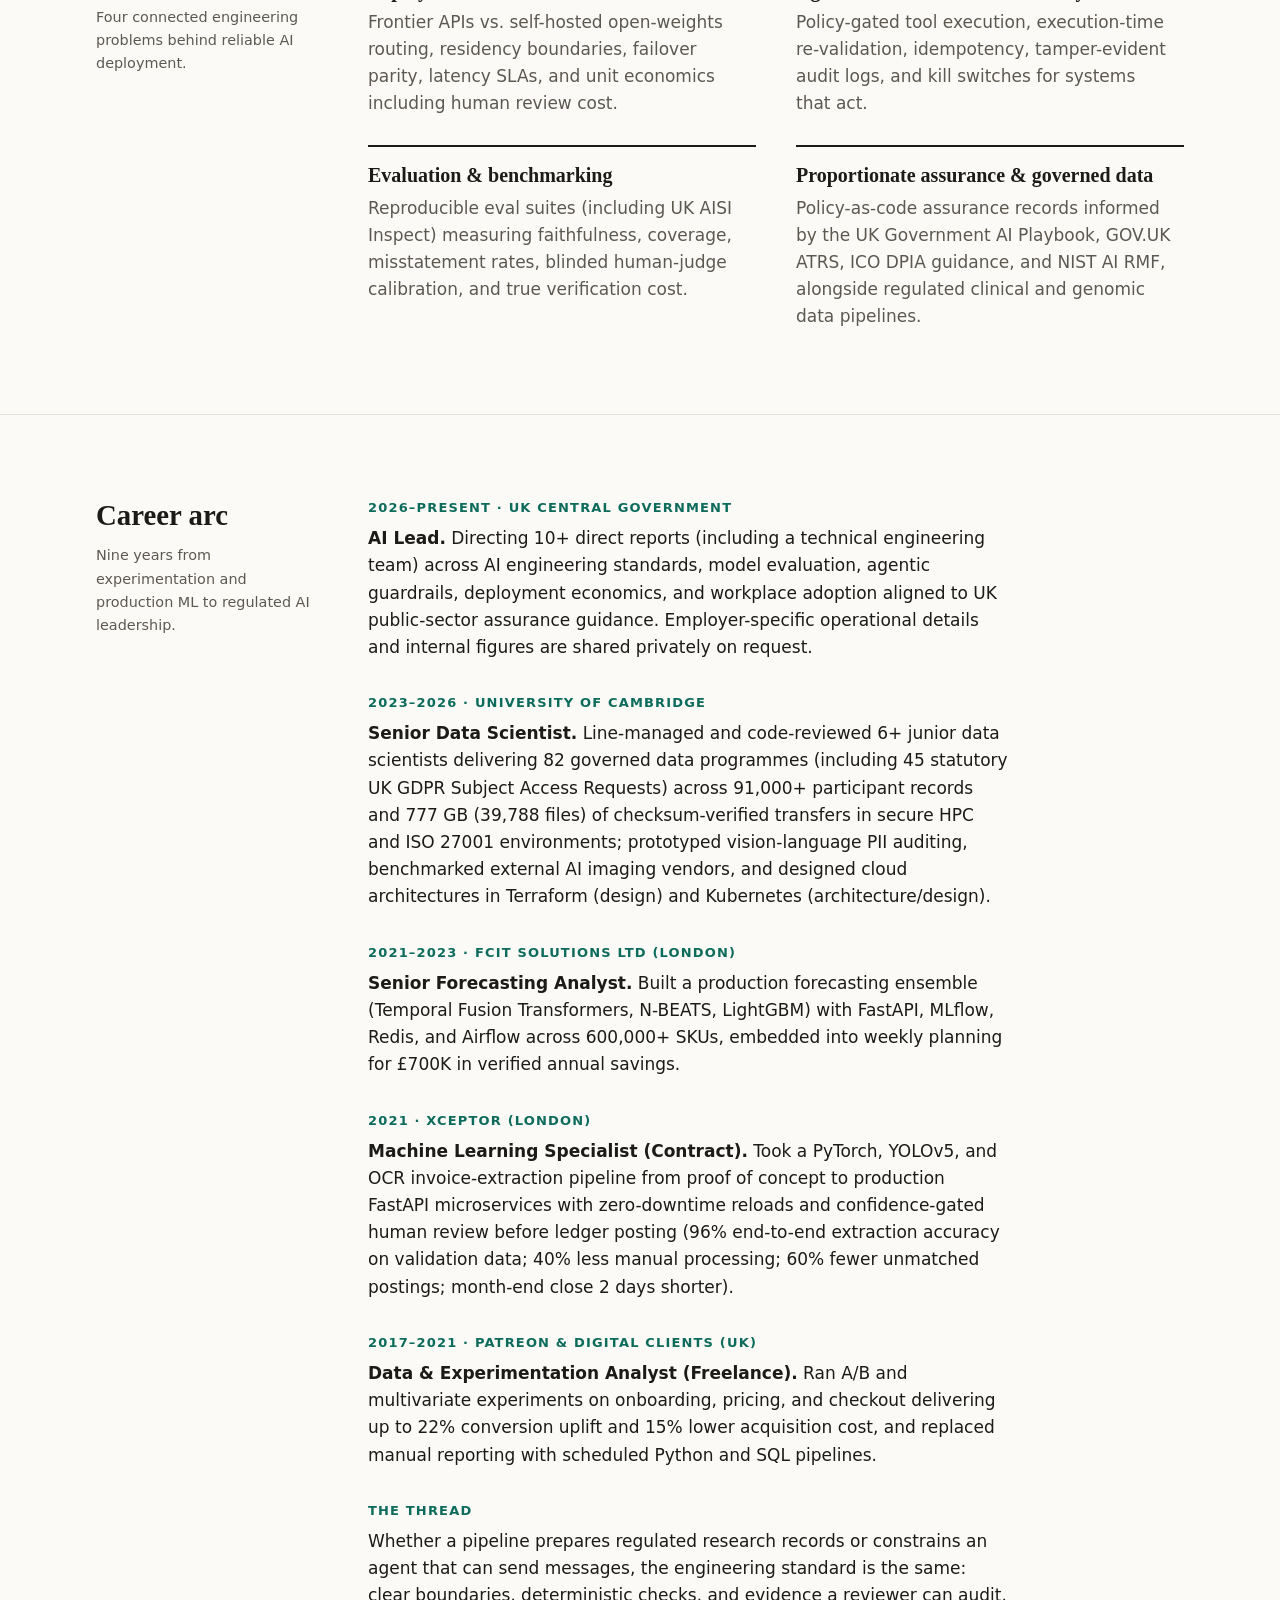
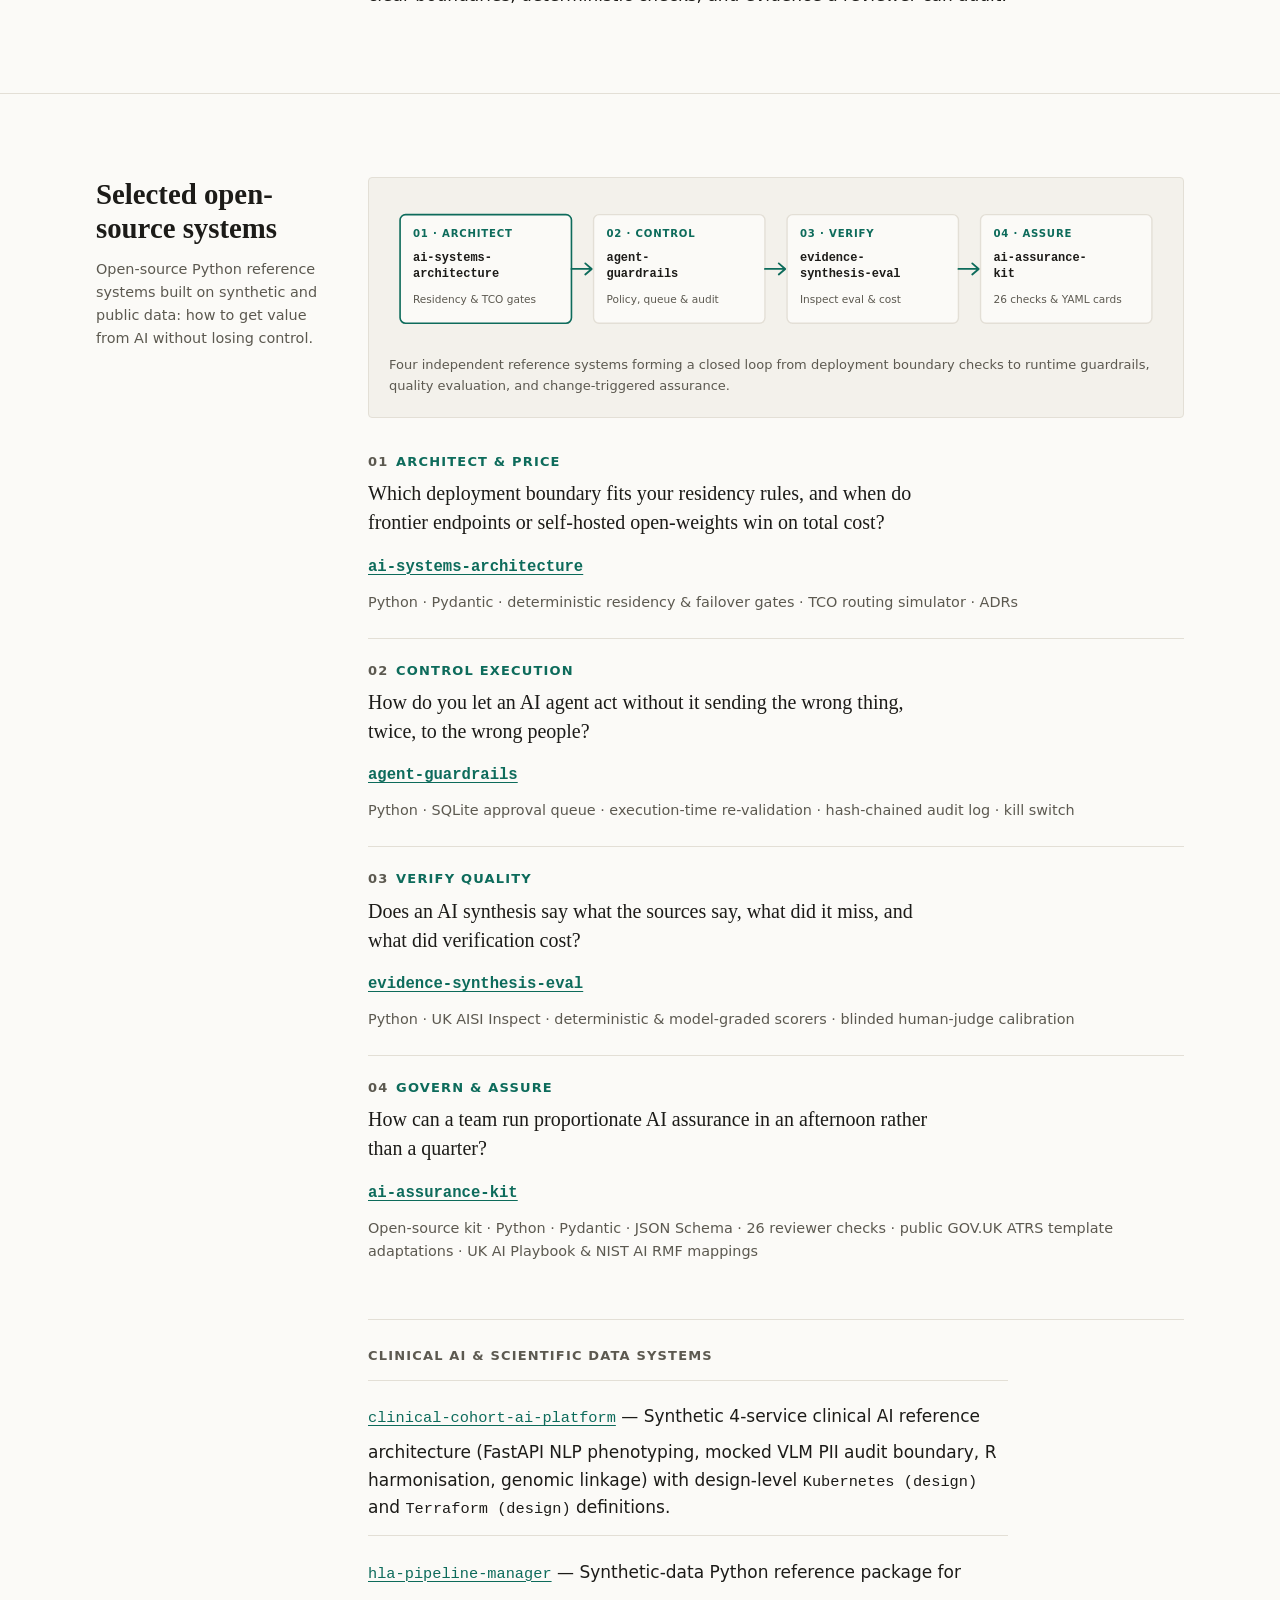
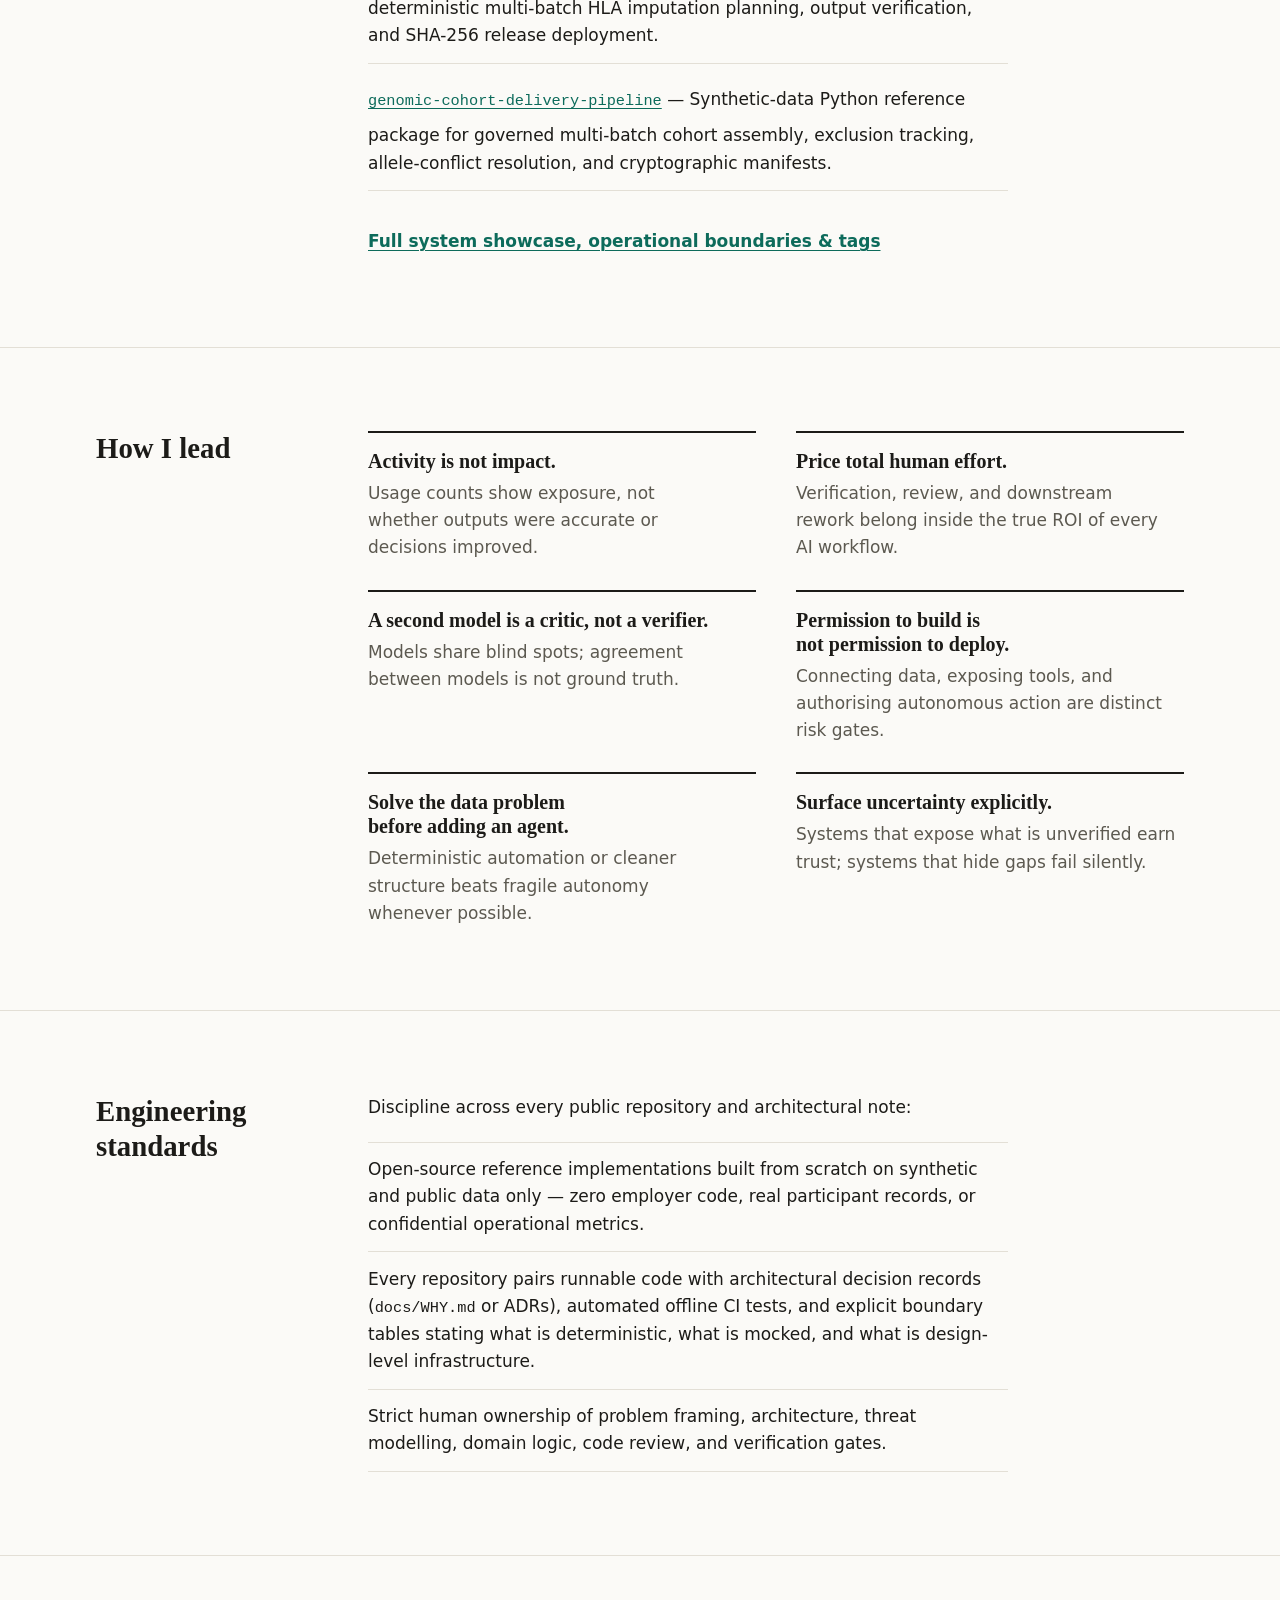
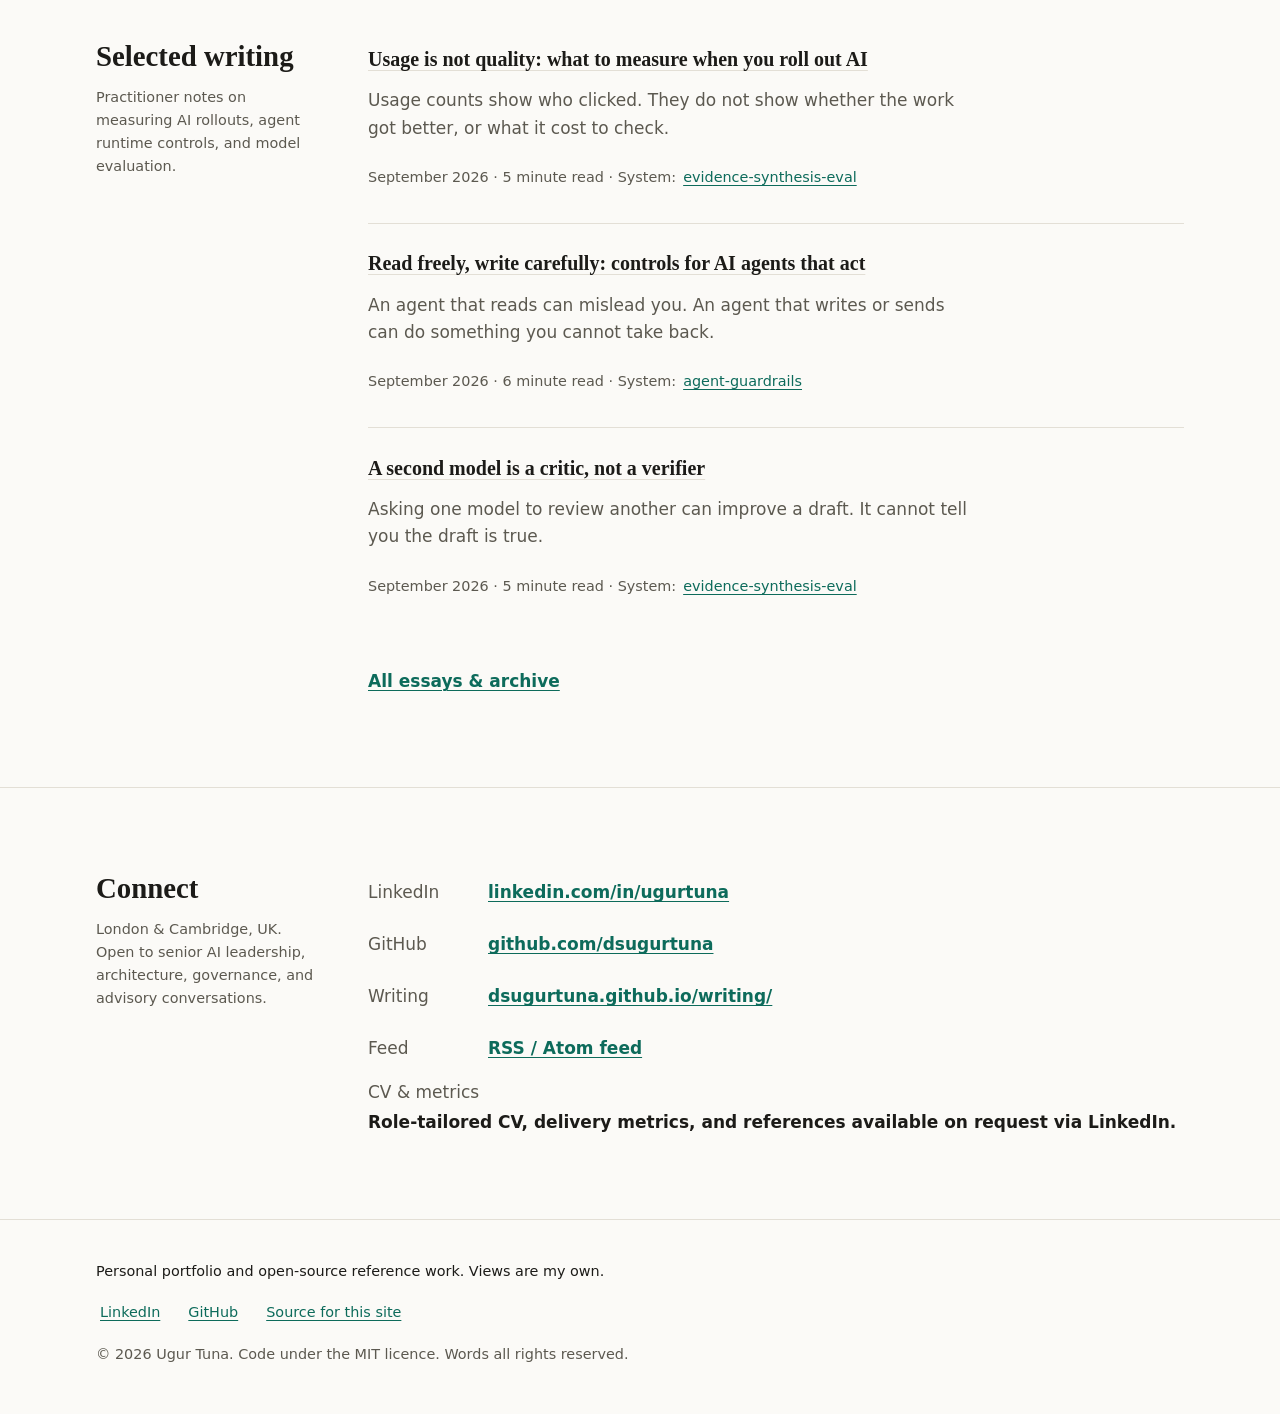
==== commit 069d0f7e: "Upgrade portfolio positioning, accessibility, structured data, essays, and RSS feed" ====
--- a/index.html
+++ b/index.html
@@ -3,26 +3,85 @@
 <head>
   <meta charset="utf-8">
   <meta name="viewport" content="width=device-width, initial-scale=1">
-  <title>Ugur Tuna — AI Lead</title>
-  <meta name="description" content="Ugur Tuna, AI Lead (2026–present). Previously at the University of Cambridge (2023–2026). Open-source AI architecture, runtime agent controls, LLM evaluation, and proportionate assurance.">
+  <title>Ugur Tuna – AI Lead</title>
+  <meta name="description" content="Ugur Tuna, AI Lead in UK central government (2026–present), previously at the University of Cambridge (2023–2026). Verified commercial ML and governance delivery alongside open-source Python AI systems.">
   <meta name="author" content="Ugur Tuna">
   <meta name="color-scheme" content="light dark">
   <meta name="theme-color" content="#fbfaf7" media="(prefers-color-scheme: light)">
   <meta name="theme-color" content="#141513" media="(prefers-color-scheme: dark)">
   <link rel="canonical" href="https://dsugurtuna.github.io/">
+  <link rel="alternate" type="application/rss+xml" title="Ugur Tuna Writing" href="/writing/feed.xml">
   <link rel="icon" href="favicon.svg" type="image/svg+xml">
   <link rel="stylesheet" href="assets/site.css">
   <meta property="og:type" content="website">
   <meta property="og:site_name" content="Ugur Tuna">
   <meta property="og:locale" content="en_GB">
-  <meta property="og:title" content="Ugur Tuna — AI Lead">
-  <meta property="og:description" content="Open-source AI reference architectures and technical essays: model routing economics, agentic guardrails, LLM evaluation, and proportionate assurance.">
+  <meta property="og:title" content="Ugur Tuna – AI Lead">
+  <meta property="og:description" content="AI Lead directing engineering standards, runtime guardrails, LLM evaluation, and governed adoption, paired with open-source Python reference architectures.">
   <meta property="og:url" content="https://dsugurtuna.github.io/">
   <meta property="og:image" content="https://dsugurtuna.github.io/assets/og.png">
   <meta property="og:image:width" content="1200">
   <meta property="og:image:height" content="630">
   <meta property="og:image:alt" content="Ugur Tuna. I build AI systems, and the controls that make them safe to use.">
   <meta name="twitter:card" content="summary_large_image">
+  <script type="application/ld+json">
+  {
+    "@context": "https://schema.org",
+    "@graph": [
+      {
+        "@type": "WebSite",
+        "@id": "https://dsugurtuna.github.io/#website",
+        "url": "https://dsugurtuna.github.io/",
+        "name": "Ugur Tuna",
+        "description": "AI Lead portfolio, open-source Python reference architectures, and technical writing.",
+        "inLanguage": "en-GB",
+        "publisher": {
+          "@id": "https://dsugurtuna.github.io/#person"
+        }
+      },
+      {
+        "@type": "Person",
+        "@id": "https://dsugurtuna.github.io/#person",
+        "name": "Ugur Tuna",
+        "jobTitle": "AI Lead",
+        "url": "https://dsugurtuna.github.io/",
+        "image": "https://dsugurtuna.github.io/assets/og.png",
+        "description": "AI Lead in UK central government (2026–present), previously Senior Data Scientist at the University of Cambridge (2023–2026).",
+        "address": {
+          "@type": "PostalAddress",
+          "addressLocality": "London and Cambridge",
+          "addressCountry": "GB"
+        },
+        "sameAs": [
+          "https://github.com/dsugurtuna",
+          "https://www.linkedin.com/in/ugurtuna"
+        ],
+        "knowsAbout": [
+          "AI Governance",
+          "LLM Evaluation",
+          "Agentic Guardrails",
+          "AI Systems Architecture",
+          "Machine Learning",
+          "Data Governance"
+        ],
+        "alumniOf": [
+          {
+            "@type": "CollegeOrUniversity",
+            "name": "Loughborough University"
+          },
+          {
+            "@type": "CollegeOrUniversity",
+            "name": "Durham University"
+          },
+          {
+            "@type": "CollegeOrUniversity",
+            "name": "Istanbul University"
+          }
+        ]
+      }
+    ]
+  }
+  </script>
 </head>
 <body>
   <a class="skip-link" href="#main">Skip to content</a>
@@ -38,6 +97,7 @@
           <li><a href="./" aria-current="page">Home</a></li>
           <li><a href="projects.html">Systems</a></li>
           <li><a href="writing/">Writing</a></li>
+          <li><a href="#contact">Connect</a></li>
         </ul>
       </nav>
     </div>
@@ -45,16 +105,45 @@
 
   <main id="main">
     <section class="hero wrap" aria-labelledby="hero-title">
-      <p class="eyebrow">Ugur Tuna · AI Lead (2026–present) · Cambridge, UK</p>
+      <p class="eyebrow">Ugur Tuna · AI Lead (2026–present) · London &amp; Cambridge, UK</p>
       <h1 id="hero-title">I build AI systems, <span class="accent">and the controls that make them safe to use.</span></h1>
-      <p class="lede">AI Lead, previously at the University of Cambridge (2023–2026). This site holds open-source reference implementations and technical essays built on synthetic and public data; employer details and operational metrics live on my CV rather than public repositories.</p>
+      <p class="lede">AI Lead in UK central government (2026–present), directing 10+ direct reports across AI engineering standards, evaluation, runtime guardrails, and adoption. Nine years across commercial machine learning, financial document AI, and governed research data at the University of Cambridge (2023–2026) — pairing delivery leadership with inspectable Python systems.</p>
       <ul class="hero-links">
-        <li><a href="projects.html">Explore systems &amp; code</a></li>
-        <li><a href="writing/">Read the essays</a></li>
+        <li><a class="cta-primary" href="#contact">Connect</a></li>
+        <li><a href="https://www.linkedin.com/in/ugurtuna">LinkedIn</a></li>
+        <li><a href="projects.html">Systems &amp; code</a></li>
+        <li><a href="writing/">Essays</a></li>
         <li><a href="https://github.com/dsugurtuna">GitHub</a></li>
       </ul>
     </section>
 
+    <section class="section" aria-labelledby="track-title">
+      <div class="wrap section-grid">
+        <div class="section-head">
+          <h2 id="track-title">Verified track record</h2>
+          <p>Selected leadership, regulated governance, and commercial ML outcomes.</p>
+        </div>
+        <ul class="principles">
+          <li>
+            <h3>10+ direct reports · UK central government</h3>
+            <p>AI Lead (2026–present) owning the AI technical roadmap, engineering standards, pre-deployment readiness gates, evaluation workflows, runtime controls, and staff adoption alongside a technical engineering team.</p>
+          </li>
+          <li>
+            <h3>82 programmes · 45 statutory UK GDPR</h3>
+            <p>Line-managed and code-reviewed 6+ data scientists at the University of Cambridge (2023–2026), delivering 82 governed programmes (including 45 statutory UK GDPR Subject Access Requests) across 91,000+ participants and 777 GB (39,788 files).</p>
+          </li>
+          <li>
+            <h3>£700K verified annual savings · 600,000+ SKUs</h3>
+            <p>Shipped a production forecasting ensemble (Temporal Fusion Transformers, N-BEATS, LightGBM with FastAPI, MLflow, Redis, and Airflow) at FCIT (2021–2023), cutting stockouts by 18% and excess inventory by 12%.</p>
+          </li>
+          <li>
+            <h3>96% validation accuracy · −40% manual time</h3>
+            <p>Engineered PyTorch, YOLOv5, and OCR invoice-extraction FastAPI microservices at Xceptor (2021) on validation data, cutting unmatched financial postings by 60% and shortening month-end close by 2 days.</p>
+          </li>
+        </ul>
+      </div>
+    </section>
+
     <section class="section" aria-labelledby="focus-title">
       <div class="wrap section-grid">
         <div class="section-head">
@@ -64,7 +153,7 @@
         <ul class="principles">
           <li>
             <h3>Deployment architecture &amp; TCO</h3>
-            <p>Frontier APIs vs. self-hosted open-weights routing, residency boundaries, latency SLAs, and unit economics including human review cost.</p>
+            <p>Frontier APIs vs. self-hosted open-weights routing, residency boundaries, failover parity, latency SLAs, and unit economics including human review cost.</p>
           </li>
           <li>
             <h3>Agentic controls &amp; runtime safety</h3>
@@ -72,33 +161,46 @@
           </li>
           <li>
             <h3>Evaluation &amp; benchmarking</h3>
-            <p>Reproducible eval suites measuring faithfulness, coverage, misstatement rates, human-judge calibration, and true verification cost.</p>
+            <p>Reproducible eval suites (including UK AISI Inspect) measuring faithfulness, coverage, misstatement rates, blinded human-judge calibration, and true verification cost.</p>
           </li>
           <li>
             <h3>Proportionate assurance &amp; governed data</h3>
-            <p>Policy-as-code records, NIST AI RMF, UK ATRS, EU AI Act and ISO/IEC 42001 crosswalks, alongside regulated biomedical data pipelines.</p>
+            <p>Policy-as-code assurance records informed by the UK Government AI Playbook, GOV.UK ATRS, ICO DPIA guidance, and NIST AI RMF, alongside regulated clinical and genomic data pipelines.</p>
           </li>
         </ul>
       </div>
     </section>
 
-    <section class="section" aria-labelledby="brief-title">
-      <div class="wrap section-grid">
-        <div class="section-head">
-          <h2 id="brief-title">Background</h2>
+    <section class="section" aria-labelledby="career-title">
+      <div class="wrap section-grid">
+        <div class="section-head">
+          <h2 id="career-title">Career arc</h2>
+          <p>Nine years from experimentation and production ML to regulated AI leadership.</p>
         </div>
         <dl class="story">
           <div>
-            <dt>Now (2026–present)</dt>
-            <dd>AI Lead working across model evaluation, agentic guardrails, deployment economics, and practical AI assurance workflows.</dd>
-          </div>
-          <div>
-            <dt>Cambridge (2023–2026)</dt>
-            <dd>Worked at the University of Cambridge building governed clinical and genomic data pipelines and automated cohort delivery tooling, alongside earlier applied machine learning experience.</dd>
+            <dt>2026–present · UK Central Government</dt>
+            <dd><strong>AI Lead.</strong> Directing 10+ direct reports (including a technical engineering team) across AI engineering standards, model evaluation, agentic guardrails, deployment economics, and workplace adoption aligned to UK public-sector assurance guidance. Employer-specific operational details and internal figures are shared privately on request.</dd>
+          </div>
+          <div>
+            <dt>2023–2026 · University of Cambridge</dt>
+            <dd><strong>Senior Data Scientist.</strong> Line-managed and code-reviewed 6+ junior data scientists delivering 82 governed data programmes (including 45 statutory UK GDPR Subject Access Requests) across 91,000+ participant records and 777 GB (39,788 files) of checksum-verified transfers in secure HPC and ISO 27001 environments; prototyped vision-language PII auditing, benchmarked external AI imaging vendors, and designed cloud architectures in Terraform (design) and Kubernetes (architecture/design).</dd>
+          </div>
+          <div>
+            <dt>2021–2023 · FCIT Solutions Ltd (London)</dt>
+            <dd><strong>Senior Forecasting Analyst.</strong> Built a production forecasting ensemble (Temporal Fusion Transformers, N-BEATS, LightGBM) with FastAPI, MLflow, Redis, and Airflow across 600,000+ SKUs, embedded into weekly planning for £700K in verified annual savings.</dd>
+          </div>
+          <div>
+            <dt>2021 · Xceptor (London)</dt>
+            <dd><strong>Machine Learning Specialist (Contract).</strong> Took a PyTorch, YOLOv5, and OCR invoice-extraction pipeline from proof of concept to production FastAPI microservices with zero-downtime reloads and confidence-gated human review before ledger posting (96% end-to-end extraction accuracy on validation data; 40% less manual processing; 60% fewer unmatched postings; month-end close 2 days shorter).</dd>
+          </div>
+          <div>
+            <dt>2017–2021 · Patreon &amp; Digital Clients (UK)</dt>
+            <dd><strong>Data &amp; Experimentation Analyst (Freelance).</strong> Ran A/B and multivariate experiments on onboarding, pricing, and checkout delivering up to 22% conversion uplift and 15% lower acquisition cost, and replaced manual reporting with scheduled Python and SQL pipelines.</dd>
           </div>
           <div>
             <dt>The thread</dt>
-            <dd>Whether a workflow prepares sensitive research data or governs an AI agent that takes actions, the requirement is the same: clear boundaries, deterministic checks, and evidence a reviewer can audit.</dd>
+            <dd>Whether a pipeline prepares regulated research records or constrains an agent that can send messages, the engineering standard is the same: clear boundaries, deterministic checks, and evidence a reviewer can audit.</dd>
           </div>
         </dl>
       </div>
@@ -107,33 +209,77 @@
     <section class="section" aria-labelledby="open-title">
       <div class="wrap section-grid">
         <div class="section-head">
-          <h2 id="open-title">Open-source proof</h2>
-          <p>Four connected Python systems answering one practical question: how do you get real value from AI without losing control?</p>
+          <h2 id="open-title">Selected open-source systems</h2>
+          <p>Open-source Python reference systems built on synthetic and public data: how to get value from AI without losing control.</p>
         </div>
         <div>
+          <figure class="arch-diagram">
+            <svg viewBox="0 0 840 156" role="img" aria-labelledby="arch-diagram-title arch-diagram-desc">
+              <title id="arch-diagram-title">Closed-loop AI architecture, control, evaluation, and assurance stack</title>
+              <desc id="arch-diagram-desc">Four connected open-source repositories: 01 ai-systems-architecture for residency and TCO gates, 02 agent-guardrails for runtime policy and audit logs, 03 evidence-synthesis-eval for UK AISI Inspect evaluation, and 04 ai-assurance-kit for schema-validated governance records.</desc>
+              <rect class="svg-box-accent" x="12" y="18" width="186" height="118" rx="6"/>
+              <text class="svg-stage" x="26" y="42">01 · Architect</text>
+              <text class="svg-title" x="26" y="68">ai-systems-</text>
+              <text class="svg-title" x="26" y="86">architecture</text>
+              <text class="svg-sub" x="26" y="114">Residency &amp; TCO gates</text>
+
+              <path class="svg-arrow" d="M 198 77 L 220 77 M 213 71 L 220 77 L 213 83"/>
+
+              <rect class="svg-box" x="222" y="18" width="186" height="118" rx="6"/>
+              <text class="svg-stage" x="236" y="42">02 · Control</text>
+              <text class="svg-title" x="236" y="68">agent-</text>
+              <text class="svg-title" x="236" y="86">guardrails</text>
+              <text class="svg-sub" x="236" y="114">Policy, queue &amp; audit</text>
+
+              <path class="svg-arrow" d="M 408 77 L 430 77 M 423 71 L 430 77 L 423 83"/>
+
+              <rect class="svg-box" x="432" y="18" width="186" height="118" rx="6"/>
+              <text class="svg-stage" x="446" y="42">03 · Verify</text>
+              <text class="svg-title" x="446" y="68">evidence-</text>
+              <text class="svg-title" x="446" y="86">synthesis-eval</text>
+              <text class="svg-sub" x="446" y="114">Inspect eval &amp; cost</text>
+
+              <path class="svg-arrow" d="M 618 77 L 640 77 M 633 71 L 640 77 L 633 83"/>
+
+              <rect class="svg-box" x="642" y="18" width="186" height="118" rx="6"/>
+              <text class="svg-stage" x="656" y="42">04 · Assure</text>
+              <text class="svg-title" x="656" y="68">ai-assurance-</text>
+              <text class="svg-title" x="656" y="86">kit</text>
+              <text class="svg-sub" x="656" y="114">26 checks &amp; YAML cards</text>
+            </svg>
+            <figcaption>Four independent reference systems forming a closed loop from deployment boundary checks to runtime guardrails, quality evaluation, and change-triggered assurance.</figcaption>
+          </figure>
+
           <ol class="flagships">
             <li class="flagship">
               <h3 class="flagship-label">Architect &amp; price</h3>
               <p class="question">Which deployment boundary fits your residency rules, and when do frontier endpoints or self-hosted open-weights win on total cost?</p>
-              <p class="flagship-repo"><a href="https://github.com/dsugurtuna/ai-systems-architecture">ai-systems-architecture</a> <span class="built-with">Python · Pydantic · 10 deterministic deployment &amp; ROI gates · frontier vs. open-weights simulator · ADRs</span></p>
+              <p class="flagship-repo"><a href="https://github.com/dsugurtuna/ai-systems-architecture">ai-systems-architecture</a> <span class="built-with">Python · Pydantic · deterministic residency &amp; failover gates · TCO routing simulator · ADRs</span></p>
             </li>
             <li class="flagship">
               <h3 class="flagship-label">Control execution</h3>
               <p class="question">How do you let an AI agent act without it sending the wrong thing, twice, to the wrong people?</p>
-              <p class="flagship-repo"><a href="https://github.com/dsugurtuna/agent-guardrails">agent-guardrails</a> <span class="built-with">Python · SQLite approval queue · execution-time re-validation · hash-chained audit log · tool-use policy engine</span></p>
+              <p class="flagship-repo"><a href="https://github.com/dsugurtuna/agent-guardrails">agent-guardrails</a> <span class="built-with">Python · SQLite approval queue · execution-time re-validation · hash-chained audit log · kill switch</span></p>
             </li>
             <li class="flagship">
               <h3 class="flagship-label">Verify quality</h3>
               <p class="question">Does an AI synthesis say what the sources say, what did it miss, and what did verification cost?</p>
-              <p class="flagship-repo"><a href="https://github.com/dsugurtuna/evidence-synthesis-eval">evidence-synthesis-eval</a> <span class="built-with">Python · UK AISI Inspect · deterministic and model-graded scorers · blinded human-judge calibration</span></p>
+              <p class="flagship-repo"><a href="https://github.com/dsugurtuna/evidence-synthesis-eval">evidence-synthesis-eval</a> <span class="built-with">Python · UK AISI Inspect · deterministic &amp; model-graded scorers · blinded human-judge calibration</span></p>
             </li>
             <li class="flagship">
               <h3 class="flagship-label">Govern &amp; assure</h3>
               <p class="question">How can a team run proportionate AI assurance in an afternoon rather than a quarter?</p>
-              <p class="flagship-repo"><a href="https://github.com/dsugurtuna/ai-assurance-kit">ai-assurance-kit</a> <span class="built-with">Python · Pydantic · JSON Schema · published ATRS examples · NIST / EU AI Act / ISO 42001 crosswalks</span></p>
+              <p class="flagship-repo"><a href="https://github.com/dsugurtuna/ai-assurance-kit">ai-assurance-kit</a> <span class="built-with">Open-source kit · Python · Pydantic · JSON Schema · 26 reviewer checks · public GOV.UK ATRS template adaptations · UK AI Playbook &amp; NIST AI RMF mappings</span></p>
             </li>
           </ol>
-          <p class="more"><a href="projects.html">All systems &amp; reference architectures, including clinical AI and genomics</a></p>
+
+          <h3 class="subsection-title">Clinical AI &amp; scientific data systems</h3>
+          <ul class="record">
+            <li><a href="https://github.com/dsugurtuna/clinical-cohort-ai-platform"><code>clinical-cohort-ai-platform</code></a> — Synthetic 4-service clinical AI reference architecture (FastAPI NLP phenotyping, mocked VLM PII audit boundary, R harmonisation, genomic linkage) with design-level <code>Kubernetes (design)</code> and <code>Terraform (design)</code> definitions.</li>
+            <li><a href="https://github.com/dsugurtuna/hla-pipeline-manager"><code>hla-pipeline-manager</code></a> — Synthetic-data Python reference package for deterministic multi-batch HLA imputation planning, output verification, and SHA-256 release deployment.</li>
+            <li><a href="https://github.com/dsugurtuna/genomic-cohort-delivery-pipeline"><code>genomic-cohort-delivery-pipeline</code></a> — Synthetic-data Python reference package for governed multi-batch cohort assembly, exclusion tracking, allele-conflict resolution, and cryptographic manifests.</li>
+          </ul>
+          <p class="more"><a href="projects.html">Full system showcase, operational boundaries &amp; tags</a></p>
         </div>
       </div>
     </section>
@@ -175,14 +321,14 @@
     <section class="section" aria-labelledby="built-title">
       <div class="wrap section-grid">
         <div class="section-head">
-          <h2 id="built-title">How this work is built</h2>
+          <h2 id="built-title">Engineering standards</h2>
         </div>
         <div>
-          <p class="record-intro">Standards across every public repository and essay:</p>
+          <p class="record-intro">Discipline across every public repository and architectural note:</p>
           <ul class="record">
-            <li>Open-source reference implementations built on synthetic and public data only — zero employer code, participant records, or confidential operational metrics</li>
-            <li>Built openly with AI coding assistants (including Claude Code), preserving co-author commit trailers in Git history; problem framing, specifications, domain logic, review fixes, and test gates are mine</li>
-            <li>Each repository ships automated offline CI, type checking, architectural decision notes (<code>docs/WHY.md</code> / ADRs), and explicit boundaries saying what has and has not been verified</li>
+            <li>Open-source reference implementations built from scratch on synthetic and public data only — zero employer code, real participant records, or confidential operational metrics.</li>
+            <li>Every repository pairs runnable code with architectural decision records (<code>docs/WHY.md</code> or ADRs), automated offline CI tests, and explicit boundary tables stating what is deterministic, what is mocked, and what is design-level infrastructure.</li>
+            <li>Strict human ownership of problem framing, architecture, threat modelling, domain logic, code review, and verification gates.</li>
           </ul>
         </div>
       </div>
@@ -191,48 +337,28 @@
     <section class="section" aria-labelledby="writing-title">
       <div class="wrap section-grid">
         <div class="section-head">
-          <h2 id="writing-title">Writing</h2>
-          <p>Essays on AI: human judgement, frontier models, evaluation, model critique and agent control.</p>
+          <h2 id="writing-title">Selected writing</h2>
+          <p>Practitioner notes on measuring AI rollouts, agent runtime controls, and model evaluation.</p>
         </div>
         <div>
           <ul class="essay-list">
             <li>
-              <h3><a href="writing/write-your-own-prompts.html">Why you should write your own prompts</a></h3>
-              <p>Prompt libraries and prompt generators save a minute of typing and cost you your understanding of what the AI actually produced.</p>
-              <p class="essay-meta">November 2026 · 3 minute read</p>
-            </li>
-            <li>
-              <h3><a href="writing/a-partner-not-a-button.html">Building a working relationship with AI</a></h3>
-              <p>An AI model is closer to a persona you learn to work with over time. Handing everything to full automation turns you into a button-clicker.</p>
-              <p class="essay-meta">November 2026 · 5 minute read</p>
-            </li>
-            <li>
-              <h3><a href="writing/cheap-models-are-expensive.html">The hidden cost of cheap AI models</a></h3>
-              <p>Automation tools love fast, low-cost models because the API bill looks small. Once you count hallucinations and human checking, frontier models save both time and money.</p>
-              <p class="essay-meta">November 2026 · 4 minute read</p>
-            </li>
-            <li>
-              <h3><a href="writing/ai-is-not-a-coding-tool.html">Beyond code: what most people actually need from AI</a></h3>
-              <p>Mainstream tech coverage treats AI as if it existed mainly to write code. Most of its real value sits in strategy, learning, law and critical thinking.</p>
-              <p class="essay-meta">November 2026 · 6 minute read</p>
-            </li>
-            <li>
               <h3><a href="writing/usage-is-not-quality.html">Usage is not quality: what to measure when you roll out AI</a></h3>
               <p>Usage counts show who clicked. They do not show whether the work got better, or what it cost to check.</p>
-              <p class="essay-meta">September 2026 · 5 minute read</p>
+              <p class="essay-meta">September 2026 · 5 minute read · System: <a href="https://github.com/dsugurtuna/evidence-synthesis-eval">evidence-synthesis-eval</a></p>
+            </li>
+            <li>
+              <h3><a href="writing/read-freely-write-carefully.html">Read freely, write carefully: controls for AI agents that act</a></h3>
+              <p>An agent that reads can mislead you. An agent that writes or sends can do something you cannot take back.</p>
+              <p class="essay-meta">September 2026 · 6 minute read · System: <a href="https://github.com/dsugurtuna/agent-guardrails">agent-guardrails</a></p>
             </li>
             <li>
               <h3><a href="writing/a-second-model-is-a-critic.html">A second model is a critic, not a verifier</a></h3>
               <p>Asking one model to review another can improve a draft. It cannot tell you the draft is true.</p>
-              <p class="essay-meta">September 2026 · 5 minute read</p>
-            </li>
-            <li>
-              <h3><a href="writing/read-freely-write-carefully.html">Read freely, write carefully: controls for AI agents that act</a></h3>
-              <p>An agent that reads can mislead you. An agent that writes or sends can do something you cannot take back.</p>
-              <p class="essay-meta">September 2026 · 6 minute read</p>
+              <p class="essay-meta">September 2026 · 5 minute read · System: <a href="https://github.com/dsugurtuna/evidence-synthesis-eval">evidence-synthesis-eval</a></p>
             </li>
           </ul>
-          <p class="more"><a href="writing/">All essays</a></p>
+          <p class="more"><a href="writing/">All essays &amp; archive</a></p>
         </div>
       </div>
     </section>
@@ -241,8 +367,13 @@
       <div class="wrap section-grid">
         <div class="section-head">
           <h2 id="contact-title">Connect</h2>
+          <p>London &amp; Cambridge, UK. Open to senior AI leadership, architecture, governance, and advisory conversations.</p>
         </div>
         <dl class="contact">
+          <div>
+            <dt>LinkedIn</dt>
+            <dd><a href="https://www.linkedin.com/in/ugurtuna">linkedin.com/in/ugurtuna</a></dd>
+          </div>
           <div>
             <dt>GitHub</dt>
             <dd><a href="https://github.com/dsugurtuna">github.com/dsugurtuna</a></dd>
@@ -250,6 +381,14 @@
           <div>
             <dt>Writing</dt>
             <dd><a href="writing/">dsugurtuna.github.io/writing/</a></dd>
+          </div>
+          <div>
+            <dt>Feed</dt>
+            <dd><a href="/writing/feed.xml">RSS / Atom feed</a></dd>
+          </div>
+          <div>
+            <dt>CV &amp; metrics</dt>
+            <dd>Role-tailored CV, delivery metrics, and references available on request via LinkedIn.</dd>
           </div>
         </dl>
       </div>
@@ -260,6 +399,7 @@
     <div class="wrap">
       <p class="disclaimer">Personal portfolio and open-source reference work. Views are my own.</p>
       <ul class="footer-links">
+        <li><a href="https://www.linkedin.com/in/ugurtuna">LinkedIn</a></li>
         <li><a href="https://github.com/dsugurtuna">GitHub</a></li>
         <li><a href="https://github.com/dsugurtuna/dsugurtuna.github.io">Source for this site</a></li>
       </ul>
--- a/assets/site.css
+++ b/assets/site.css
@@ -15,6 +15,7 @@
   --muted: #5c5950;
   --rule: #e3dfd6;
   --accent: #0d6b5b;
+  --accent-hover: #095246;
 
   --font-sans: system-ui, -apple-system, "Segoe UI", Roboto, "Helvetica Neue",
     "Noto Sans", "Liberation Sans", Arial, sans-serif;
@@ -45,6 +46,7 @@
     --muted: #a9a59b;
     --rule: #30312d;
     --accent: #6fcbb3;
+    --accent-hover: #8ad9c4;
   }
 }
 
@@ -59,6 +61,7 @@
 html {
   -webkit-text-size-adjust: 100%;
   text-size-adjust: 100%;
+  scroll-padding-top: 2rem;
 }
 
 body {
@@ -100,6 +103,7 @@
 }
 
 a:hover {
+  color: var(--accent-hover);
   text-decoration-thickness: 2px;
 }
 
@@ -117,6 +121,12 @@
 code {
   font-family: var(--font-mono);
   font-size: 0.9em;
+}
+
+img {
+  display: block;
+  max-width: 100%;
+  height: auto;
 }
 
 svg {
@@ -130,7 +140,7 @@
   margin: -1px;
   padding: 0;
   overflow: hidden;
-  clip: rect(0 0 0 0);
+  clip-path: inset(50%);
   white-space: nowrap;
   border: 0;
 }
@@ -149,6 +159,9 @@
   top: 0.75rem;
   left: var(--gutter);
   z-index: 10;
+  display: inline-flex;
+  align-items: center;
+  min-height: 44px;
   padding: 0.6rem 1rem;
   background: var(--text);
   color: var(--bg);
@@ -172,15 +185,16 @@
   flex-wrap: wrap;
   align-items: center;
   justify-content: space-between;
-  gap: 0.5rem 2rem;
-  padding-block: 1rem;
+  gap: 0.25rem 1.5rem;
+  padding-block: 0.75rem;
 }
 
 .brand {
   display: inline-flex;
   align-items: center;
   gap: 0.65rem;
-  padding-block: 0.25rem;
+  min-height: 44px;
+  padding-block: 0.35rem;
   color: var(--text);
   font-weight: 600;
   letter-spacing: 0.01em;
@@ -204,15 +218,23 @@
 .site-nav ul {
   display: flex;
   flex-wrap: wrap;
-  gap: 0.25rem 1.5rem;
+  gap: 0.25rem 0.9rem;
   margin: 0;
   padding: 0;
   list-style: none;
 }
 
+@media (min-width: 40rem) {
+  .site-nav ul {
+    gap: 0.25rem 1.5rem;
+  }
+}
+
 .site-nav a {
-  display: inline-block;
-  padding-block: 0.35rem;
+  display: inline-flex;
+  align-items: center;
+  min-height: 44px;
+  padding: 0.5rem 0.25rem;
   color: var(--muted);
   font-size: 0.975rem;
   text-decoration: none;
@@ -243,25 +265,34 @@
 }
 
 .eyebrow a {
+  display: inline-block;
+  padding-block: 0.45rem;
   color: inherit;
 }
 
 .lede {
-  max-width: 38rem;
+  max-width: 39rem;
   color: var(--muted);
   font-size: var(--step-1);
   line-height: 1.55;
 }
 
 .more {
-  margin-top: 2rem;
-  font-weight: 600;
+  margin-top: 1.75rem;
+  font-weight: 600;
+}
+
+.more a {
+  display: inline-flex;
+  align-items: center;
+  min-height: 44px;
+  padding-block: 0.45rem;
 }
 
 /* ---------- Home: hero ---------- */
 
 .hero {
-  padding-block: clamp(3.5rem, 2rem + 6vw, 7.5rem) var(--section-space);
+  padding-block: clamp(3rem, 2rem + 5vw, 6.5rem) var(--section-space);
 }
 
 .hero h1 {
@@ -277,22 +308,38 @@
 }
 
 .hero .lede {
-  margin-top: 1.75rem;
+  margin-top: 1.6rem;
 }
 
 .hero-links {
   display: flex;
   flex-wrap: wrap;
-  gap: 0.5rem 1.5rem;
-  margin: 1.75rem 0 0;
+  align-items: center;
+  gap: 0.5rem 1.25rem;
+  margin: 1.5rem 0 0;
   padding: 0;
   list-style: none;
   font-weight: 600;
 }
 
 .hero-links a {
-  display: inline-block;
-  padding-block: 0.2rem;
+  display: inline-flex;
+  align-items: center;
+  min-height: 44px;
+  padding: 0.5rem 0.25rem;
+}
+
+.hero-links a.cta-primary {
+  padding: 0.6rem 1.2rem;
+  border-radius: 4px;
+  background: var(--accent);
+  color: var(--bg);
+  text-decoration: none;
+}
+
+.hero-links a.cta-primary:hover {
+  background: var(--accent-hover);
+  color: var(--bg);
 }
 
 /* ---------- Sections ---------- */
@@ -329,7 +376,7 @@
   }
 }
 
-/* Now / Before / The thread */
+/* Career arc */
 
 .story {
   display: grid;
@@ -351,6 +398,70 @@
   margin: 0;
 }
 
+/* Inline architecture diagram */
+
+.arch-diagram {
+  margin: 0 0 2.25rem;
+  padding: 1.25rem;
+  border: 1px solid var(--rule);
+  border-radius: 4px;
+  background: var(--bg-raised);
+}
+
+.arch-diagram svg {
+  width: 100%;
+  height: auto;
+  max-width: 100%;
+}
+
+.arch-diagram .svg-box {
+  fill: var(--bg);
+  stroke: var(--rule);
+  stroke-width: 1.5;
+}
+
+.arch-diagram .svg-box-accent {
+  fill: var(--bg);
+  stroke: var(--accent);
+  stroke-width: 1.75;
+}
+
+.arch-diagram .svg-arrow {
+  fill: none;
+  stroke: var(--accent);
+  stroke-width: 2;
+  stroke-linecap: round;
+  stroke-linejoin: round;
+}
+
+.arch-diagram .svg-stage {
+  fill: var(--accent);
+  font-family: var(--font-sans);
+  font-size: 11px;
+  font-weight: 700;
+  letter-spacing: 0.08em;
+  text-transform: uppercase;
+}
+
+.arch-diagram .svg-title {
+  fill: var(--text);
+  font-family: var(--font-mono);
+  font-size: 13px;
+  font-weight: 600;
+}
+
+.arch-diagram .svg-sub {
+  fill: var(--muted);
+  font-family: var(--font-sans);
+  font-size: 11.5px;
+}
+
+.arch-diagram figcaption {
+  margin-top: 0.85rem;
+  color: var(--muted);
+  font-size: var(--step--2);
+}
+
 /* Flagship projects */
 
 .flagships {
@@ -362,7 +473,7 @@
 
 .flagship {
   counter-increment: flagship;
-  padding-block: 1.75rem;
+  padding-block: 1.5rem;
   border-top: 1px solid var(--rule);
 }
 
@@ -389,27 +500,47 @@
 
 .flagship .question {
   max-width: 36rem;
-  margin-bottom: 0.75rem;
+  margin-bottom: 0.5rem;
   font-family: var(--font-serif);
   font-size: var(--step-1);
   line-height: 1.45;
 }
 
+.flagship-repo {
+  margin: 0;
+}
+
 .flagship-repo a {
-  margin-right: 0.75rem;
+  display: inline-flex;
+  align-items: center;
+  min-height: 44px;
+  padding-block: 0.45rem;
   font-family: var(--font-mono);
   font-size: 0.975rem;
   font-weight: 600;
+  overflow-wrap: anywhere;
 }
 
 .built-with {
   display: block;
-  margin-top: 0.3rem;
+  margin-top: 0.1rem;
   color: var(--muted);
   font-size: var(--step--1);
 }
 
-/* Principles */
+.subsection-title {
+  margin: 2rem 0 1rem;
+  padding-top: 1.75rem;
+  border-top: 1px solid var(--rule);
+  color: var(--muted);
+  font-family: var(--font-sans);
+  font-size: var(--step--2);
+  font-weight: 700;
+  letter-spacing: 0.09em;
+  text-transform: uppercase;
+}
+
+/* Principles & track record cards */
 
 .principles {
   display: grid;
@@ -431,15 +562,16 @@
 }
 
 .principles h3 {
-  margin-bottom: 0.4rem;
+  margin-bottom: 0.45rem;
   font-size: var(--step-1);
+  font-variant-numeric: tabular-nums;
 }
 
 .principles p {
   color: var(--muted);
 }
 
-/* Track record */
+/* Engineering standards list */
 
 .record {
   max-width: var(--measure);
@@ -457,14 +589,15 @@
   border-top: 1px solid var(--rule);
 }
 
-.record strong {
-  font-variant-numeric: tabular-nums;
-}
-
 .record-intro {
   margin-bottom: 1.25rem;
 }
 
+.record a {
+  display: inline-block;
+  padding-block: 0.55rem;
+}
+
 /* Essay list (home and writing index) */
 
 .essay-list {
@@ -474,7 +607,7 @@
 }
 
 .essay-list li {
-  padding-block: 1.5rem;
+  padding-block: 1.25rem;
   border-top: 1px solid var(--rule);
 }
 
@@ -485,19 +618,23 @@
 
 .essay-list h2,
 .essay-list h3 {
-  margin-bottom: 0.5rem;
+  margin-bottom: 0.25rem;
   font-size: var(--step-1);
   line-height: 1.3;
 }
 
 .essay-list h2 a,
 .essay-list h3 a {
+  display: inline-block;
+  min-height: 44px;
+  padding-block: 0.4rem;
   color: var(--text);
   text-decoration-color: var(--rule);
 }
 
 .essay-list h2 a:hover,
 .essay-list h3 a:hover {
+  color: var(--accent);
   text-decoration-color: var(--accent);
 }
 
@@ -511,28 +648,44 @@
   font-size: var(--step--1);
 }
 
+.essay-meta a {
+  display: inline-block;
+  min-height: 44px;
+  padding: 0.45rem 0.15rem;
+}
+
 /* Contact */
 
 .contact {
   display: grid;
-  gap: 0.75rem;
+  gap: 0.5rem;
   margin: 0;
 }
 
 .contact div {
   display: flex;
   flex-wrap: wrap;
-  gap: 0 1rem;
+  align-items: center;
+  gap: 0.15rem 1rem;
+  min-height: 44px;
 }
 
 .contact dt {
-  min-width: 5rem;
+  min-width: 6.5rem;
   color: var(--muted);
 }
 
 .contact dd {
   margin: 0;
   font-weight: 600;
+  overflow-wrap: anywhere;
+}
+
+.contact dd a {
+  display: inline-flex;
+  align-items: center;
+  min-height: 44px;
+  padding-block: 0.45rem;
 }
 
 /* ---------- Inner pages ---------- */
@@ -553,6 +706,11 @@
   margin-top: 1.25rem;
 }
 
+.page-head .lede a {
+  display: inline-block;
+  padding-block: 0.55rem;
+}
+
 /* Projects */
 
 .group-intro {
@@ -561,25 +719,9 @@
   color: var(--muted);
 }
 
-.area + .area {
-  margin-top: 2.5rem;
-}
-
-.area > h3 {
-  margin-bottom: 1rem;
-  padding-bottom: 0.5rem;
-  border-bottom: 1px solid var(--rule);
-  color: var(--muted);
-  font-family: var(--font-sans);
-  font-size: var(--step--2);
-  font-weight: 700;
-  letter-spacing: 0.09em;
-  text-transform: uppercase;
-}
-
 .repos {
   display: grid;
-  gap: 1.75rem 2.5rem;
+  gap: 2rem 2.5rem;
   margin: 0;
   padding: 0;
   list-style: none;
@@ -592,12 +734,18 @@
 }
 
 .repo-name {
-  margin-bottom: 0.35rem;
+  margin-bottom: 0.15rem;
   font-family: var(--font-mono);
   font-size: 0.975rem;
   font-weight: 600;
   line-height: 1.4;
   overflow-wrap: anywhere;
+}
+
+.repo-name a {
+  display: inline-block;
+  min-height: 44px;
+  padding-block: 0.45rem;
 }
 
 .repo-question {
@@ -608,7 +756,7 @@
 }
 
 .repo-stage {
-  margin-bottom: 0.35rem;
+  margin-bottom: 0.15rem;
   color: var(--accent);
   font-size: var(--step--2);
   font-weight: 700;
@@ -616,8 +764,15 @@
   text-transform: uppercase;
 }
 
+.repo-boundary {
+  margin-bottom: 0.55rem;
+  color: var(--muted);
+  font-family: var(--font-mono);
+  font-size: var(--step--2);
+}
+
 .repo-desc {
-  margin-bottom: 0.65rem;
+  margin-bottom: 0.75rem;
 }
 
 .tags {
@@ -630,7 +785,7 @@
 }
 
 .tags li {
-  padding: 0.1rem 0.5rem;
+  padding: 0.15rem 0.55rem;
   border: 1px solid var(--rule);
   border-radius: 3px;
   color: var(--muted);
@@ -646,7 +801,7 @@
 }
 
 .standards li + li {
-  margin-top: 0.6rem;
+  margin-top: 0.65rem;
 }
 
 .standards li::marker {
@@ -723,6 +878,55 @@
 
 .prose li::marker {
   color: var(--accent);
+}
+
+.prose pre {
+  margin: 1.5em 0;
+  padding: 1rem 1.25rem;
+  border: 1px solid var(--rule);
+  border-radius: 4px;
+  background: var(--bg-raised);
+  overflow-x: auto;
+  max-width: 100%;
+  font-family: var(--font-mono);
+  font-size: 0.875rem;
+  line-height: 1.55;
+}
+
+.prose pre code {
+  font-size: inherit;
+}
+
+.prose blockquote {
+  margin: 1.5em 0;
+  padding: 0.25rem 0 0.25rem 1.25rem;
+  border-left: 3px solid var(--accent);
+  color: var(--muted);
+}
+
+.prose table {
+  display: block;
+  max-width: 100%;
+  overflow-x: auto;
+  border-collapse: collapse;
+  margin: 1.5em 0;
+  font-family: var(--font-sans);
+  font-size: 0.925rem;
+  line-height: 1.45;
+}
+
+.prose th,
+.prose td {
+  padding: 0.6rem 0.75rem;
+  border-bottom: 1px solid var(--rule);
+  text-align: left;
+  vertical-align: top;
+}
+
+.prose th {
+  color: var(--text);
+  font-weight: 600;
+  border-bottom: 2px solid var(--text);
 }
 
 .essay-foot {
@@ -772,8 +976,21 @@
 }
 
 .related .repo-link {
-  margin-top: 1rem;
-  font-weight: 600;
+  margin-top: 0.75rem;
+  font-weight: 600;
+}
+
+.related .repo-link a {
+  display: inline-flex;
+  align-items: center;
+  min-height: 44px;
+  padding-block: 0.45rem;
+}
+
+.essay-nav {
+  margin-top: 2rem;
+  padding-top: 1.5rem;
+  border-top: 1px solid var(--rule);
 }
 
 /* ---------- Footer ---------- */
@@ -786,29 +1003,31 @@
 }
 
 .site-footer .disclaimer {
-  margin-bottom: 0.75rem;
+  margin-bottom: 0.5rem;
   color: var(--text);
 }
 
 .footer-links {
   display: flex;
   flex-wrap: wrap;
-  gap: 0.25rem 1.5rem;
-  margin: 0 0 0.75rem;
+  gap: 0.25rem 1.25rem;
+  margin: 0 0 0.5rem;
   padding: 0;
   list-style: none;
 }
 
 .footer-links a {
-  display: inline-block;
-  padding-block: 0.2rem;
+  display: inline-flex;
+  align-items: center;
+  min-height: 44px;
+  padding: 0.5rem 0.25rem;
 }
 
 /* ---------- Motion and print ---------- */
 
 @media (prefers-reduced-motion: reduce) {
   * {
-    scroll-behavior: auto !important;
+    animation: none !important;
     transition: none !important;
   }
 }
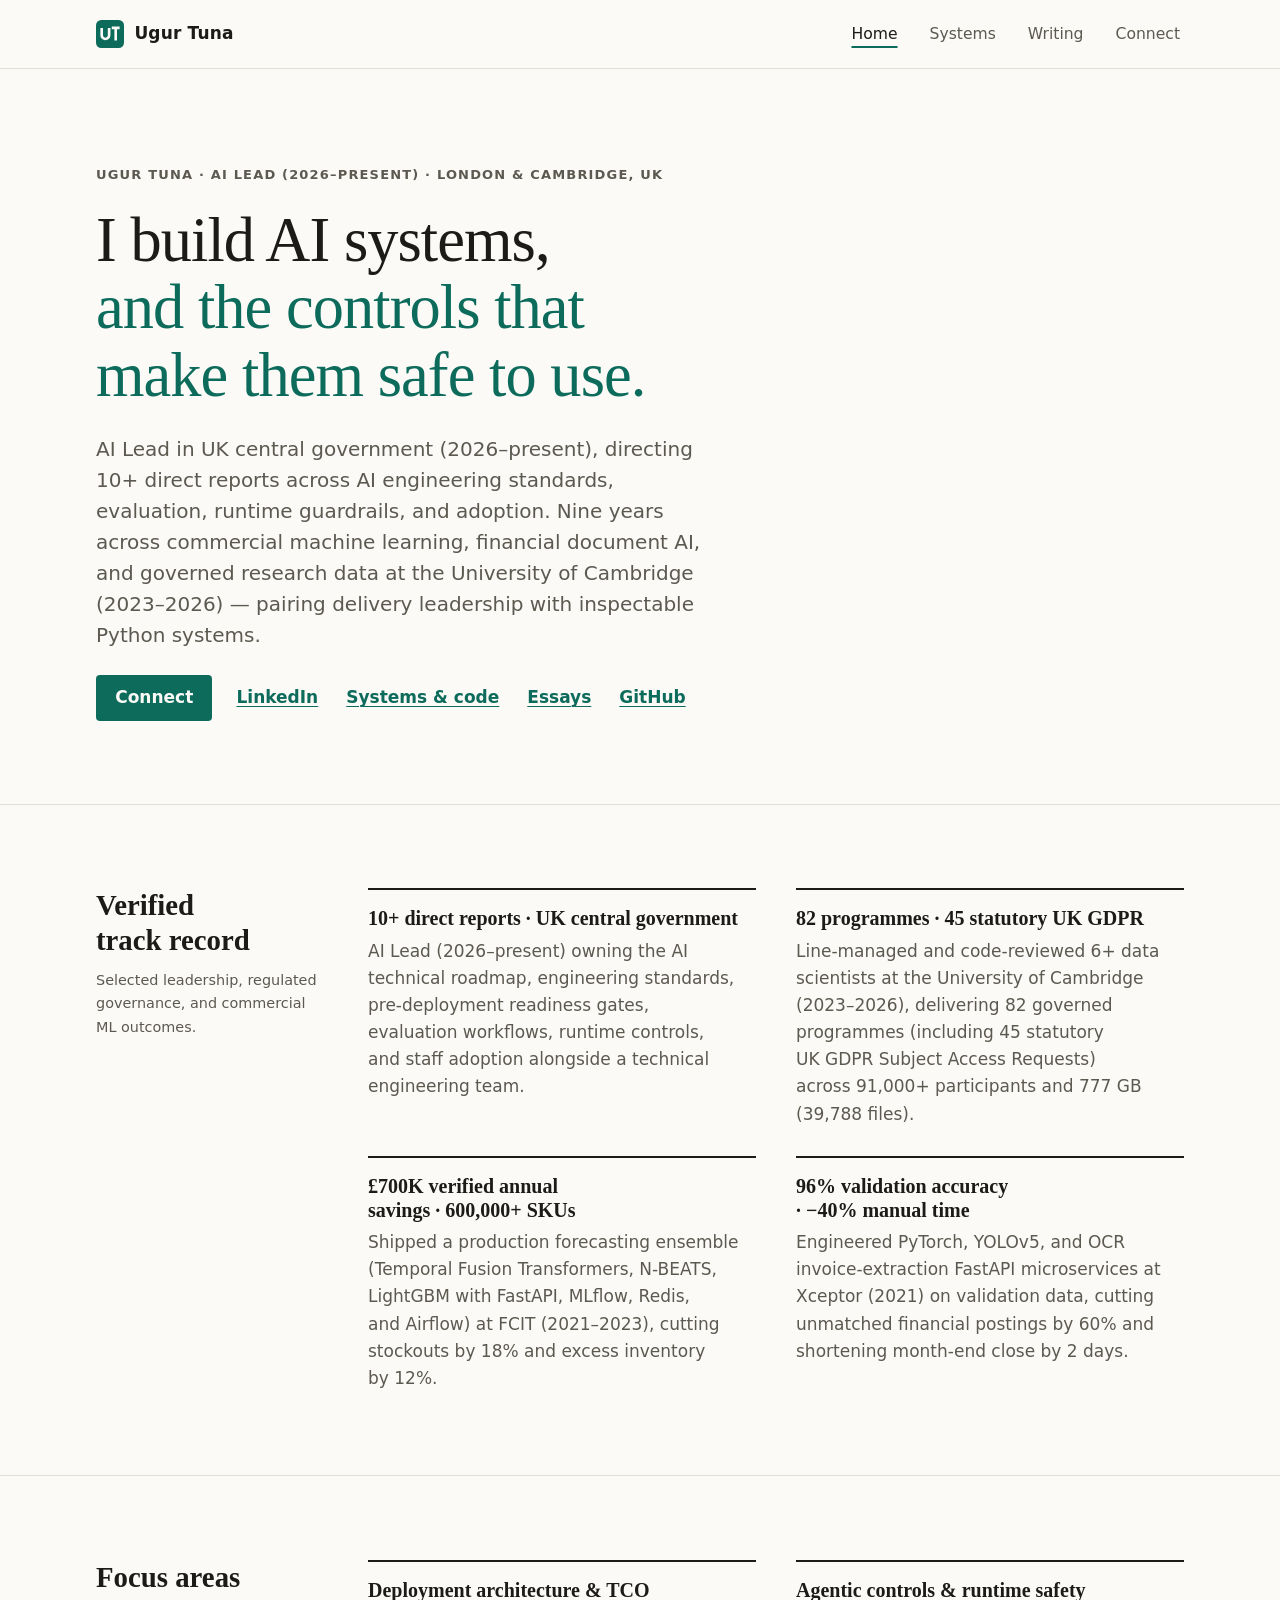
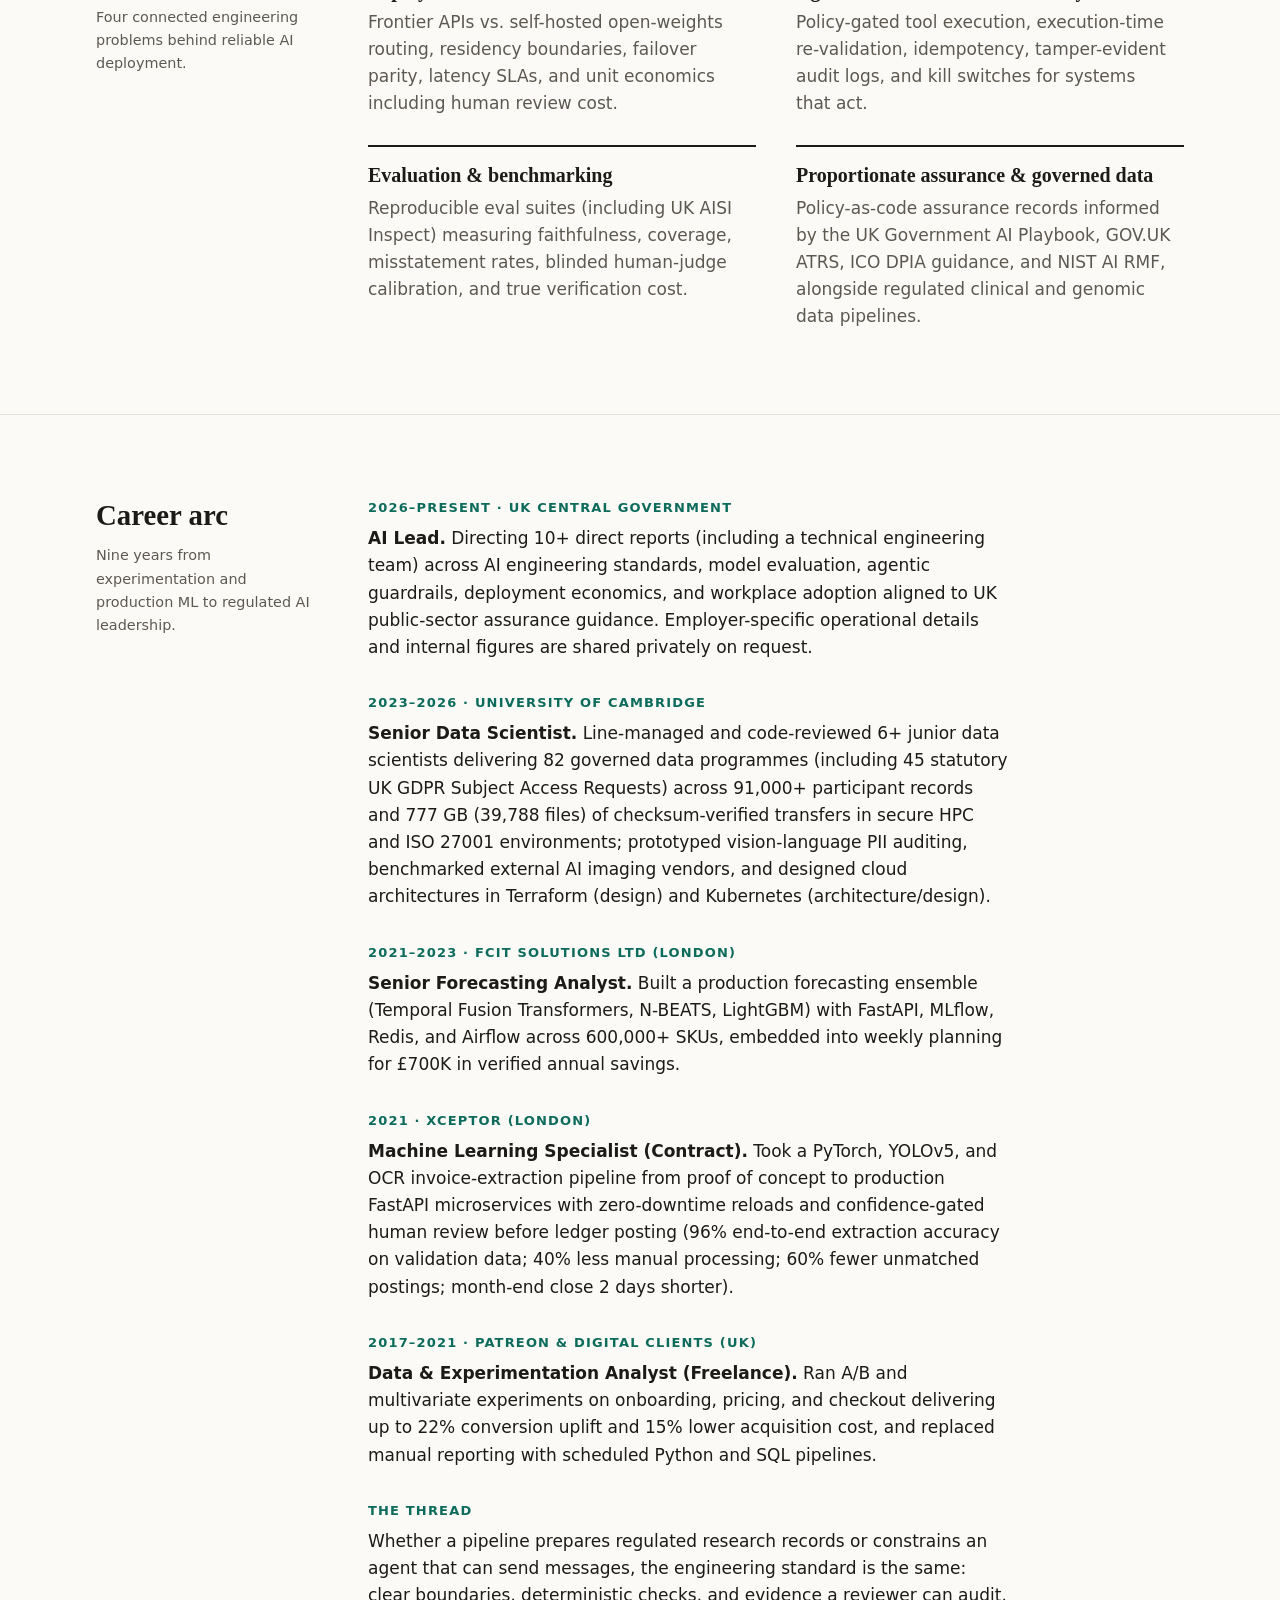
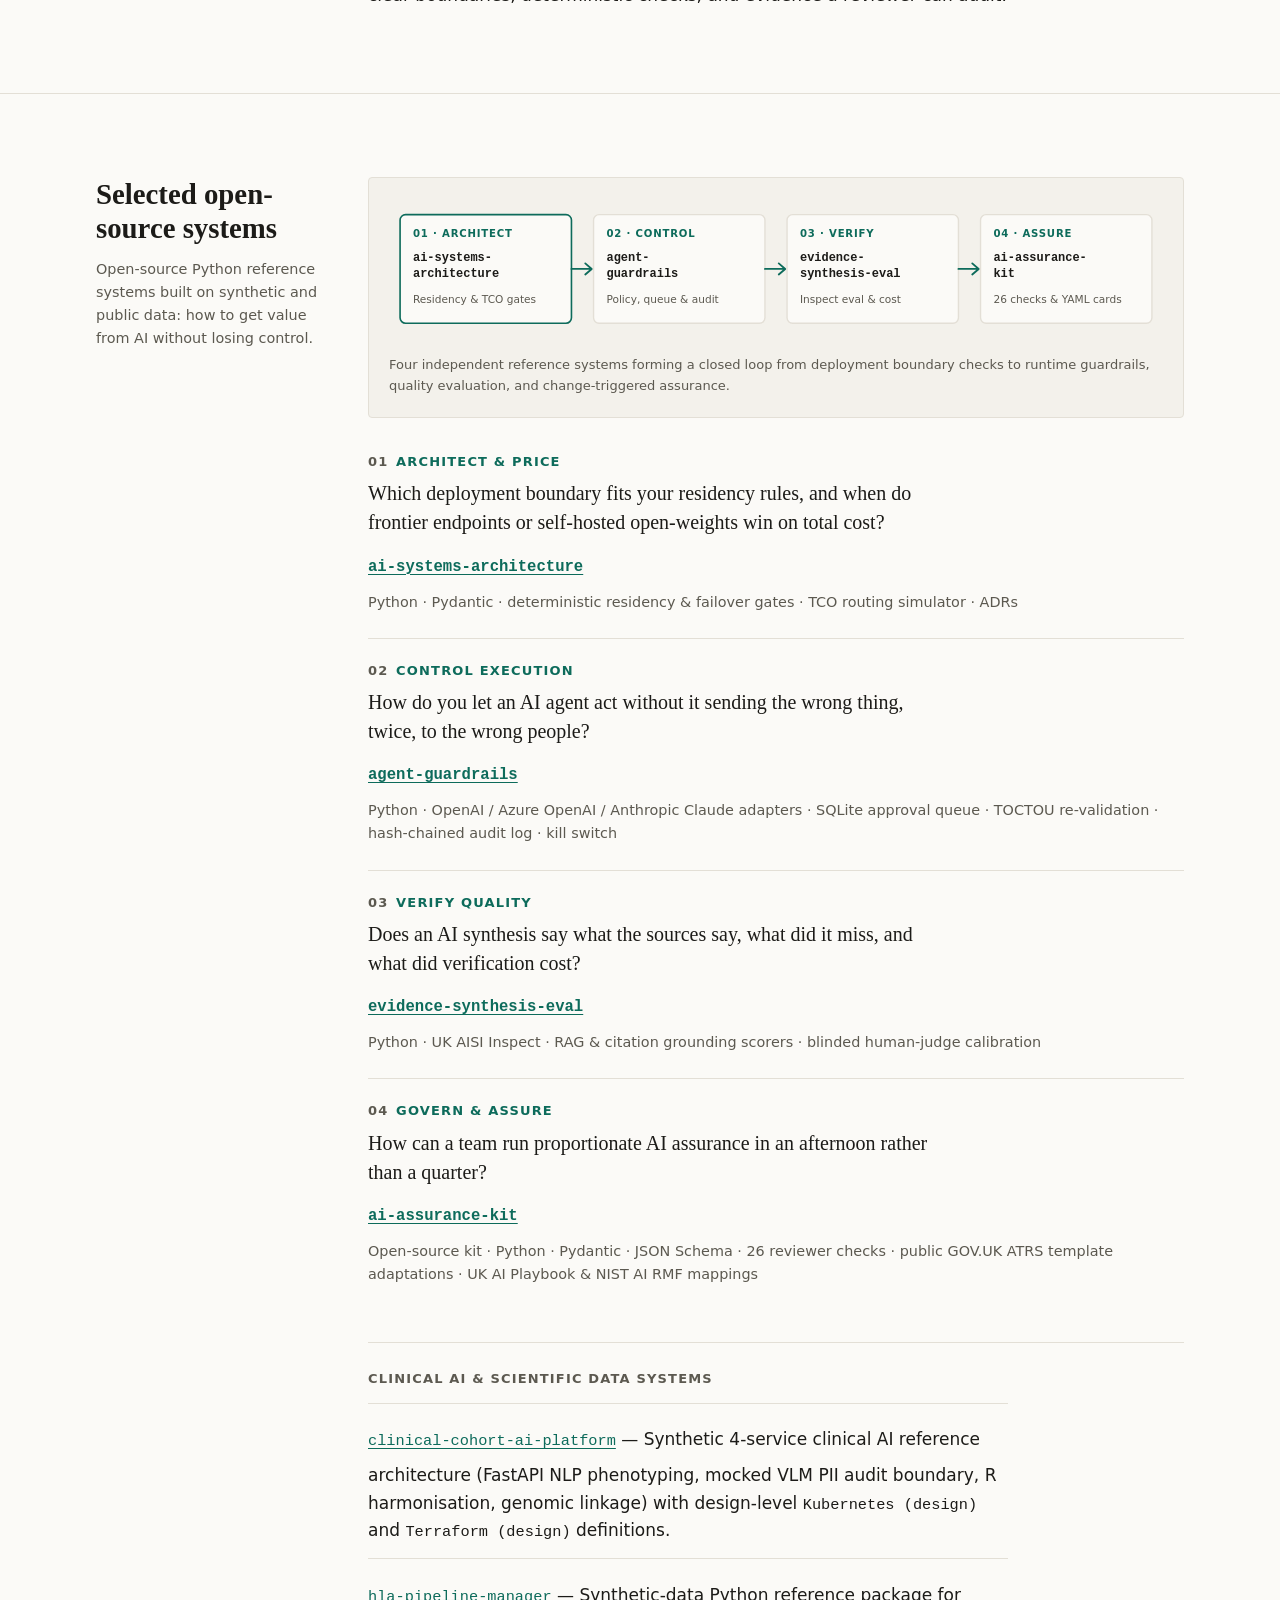
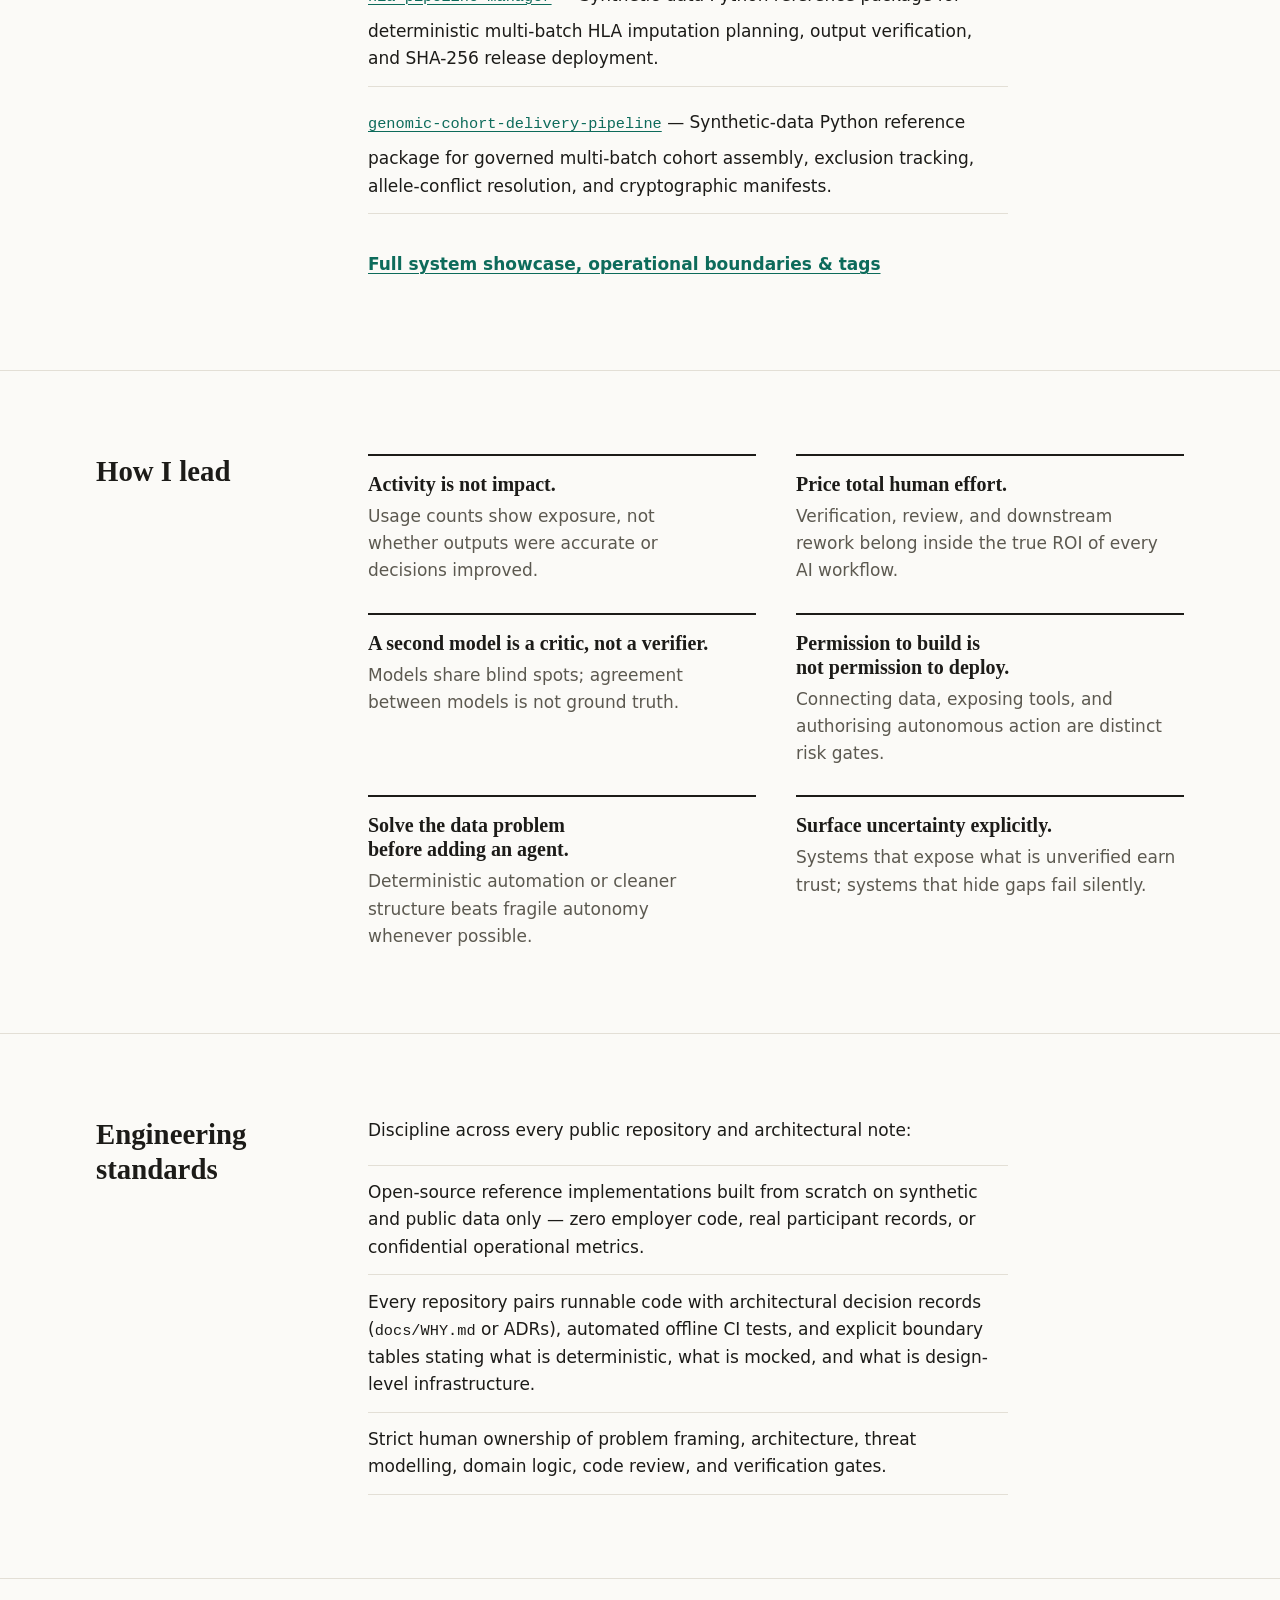
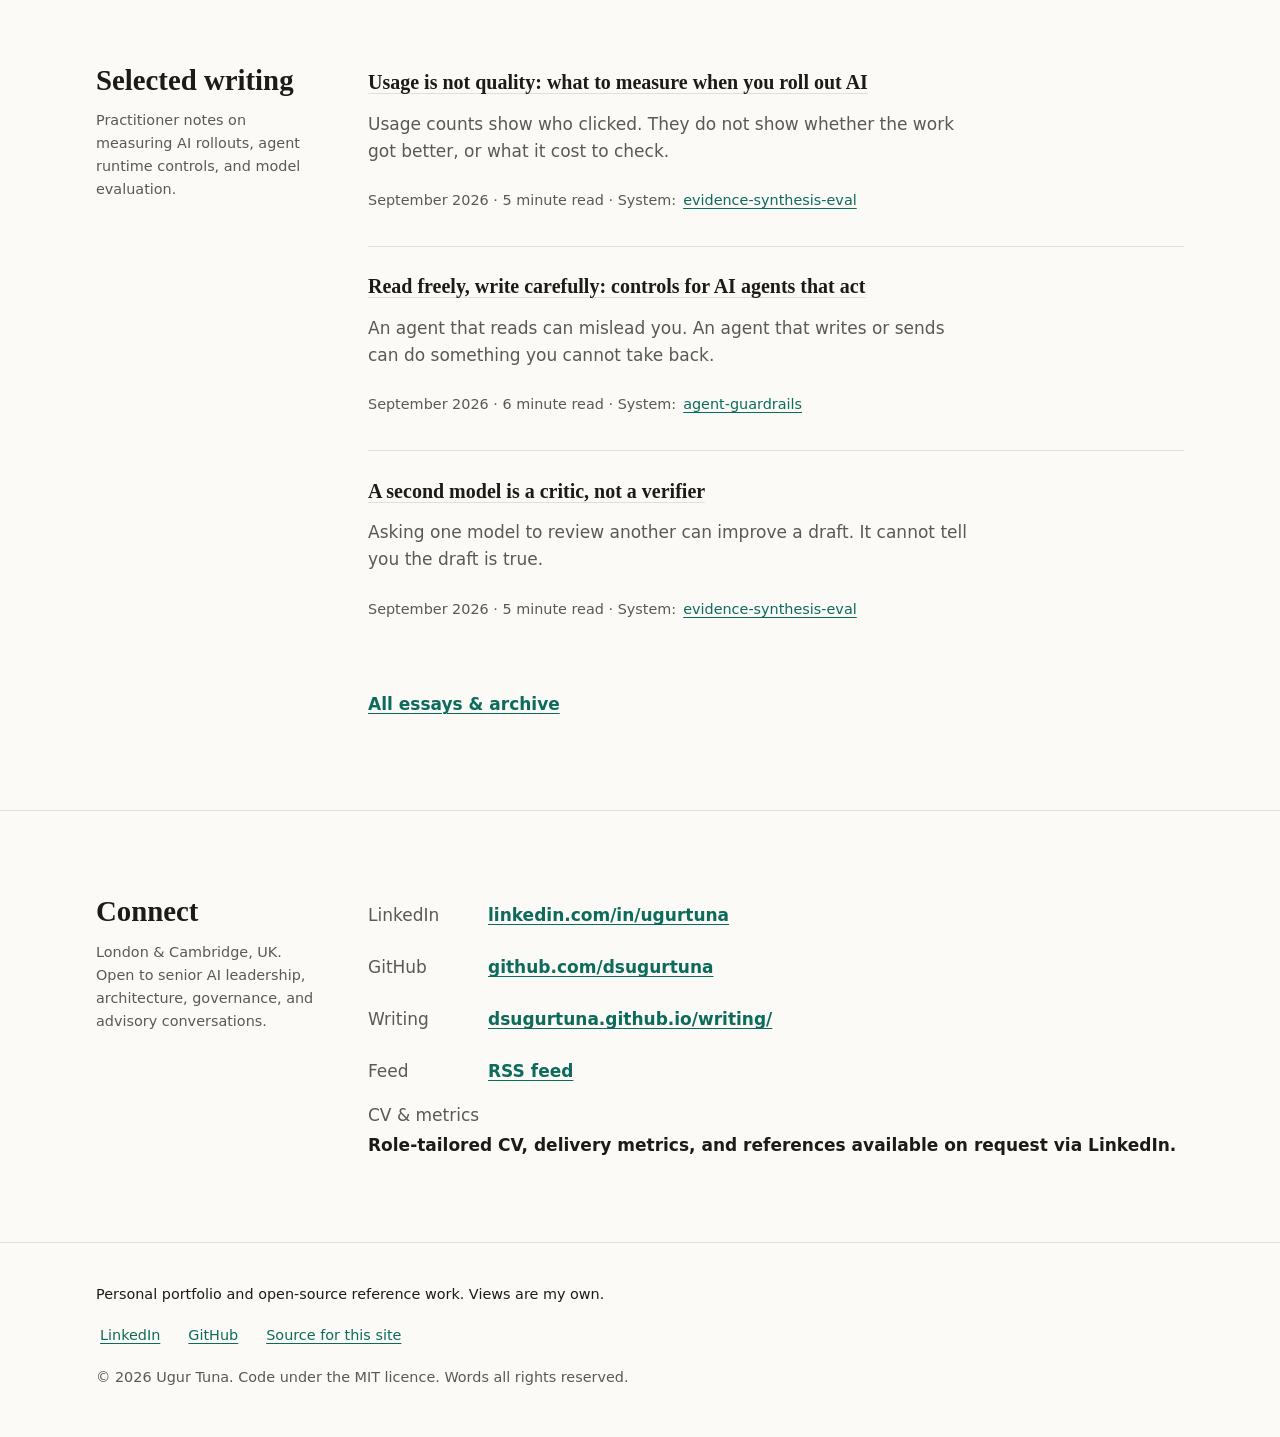
==== commit 04d9dcf3: "fix: sync architecture economics figures, rule counts, YAML excerpt, and a11y polish" ====
--- a/index.html
+++ b/index.html
@@ -259,12 +259,12 @@
             <li class="flagship">
               <h3 class="flagship-label">Control execution</h3>
               <p class="question">How do you let an AI agent act without it sending the wrong thing, twice, to the wrong people?</p>
-              <p class="flagship-repo"><a href="https://github.com/dsugurtuna/agent-guardrails">agent-guardrails</a> <span class="built-with">Python · SQLite approval queue · execution-time re-validation · hash-chained audit log · kill switch</span></p>
+              <p class="flagship-repo"><a href="https://github.com/dsugurtuna/agent-guardrails">agent-guardrails</a> <span class="built-with">Python · OpenAI / Azure OpenAI / Anthropic Claude adapters · SQLite approval queue · TOCTOU re-validation · hash-chained audit log · kill switch</span></p>
             </li>
             <li class="flagship">
               <h3 class="flagship-label">Verify quality</h3>
               <p class="question">Does an AI synthesis say what the sources say, what did it miss, and what did verification cost?</p>
-              <p class="flagship-repo"><a href="https://github.com/dsugurtuna/evidence-synthesis-eval">evidence-synthesis-eval</a> <span class="built-with">Python · UK AISI Inspect · deterministic &amp; model-graded scorers · blinded human-judge calibration</span></p>
+              <p class="flagship-repo"><a href="https://github.com/dsugurtuna/evidence-synthesis-eval">evidence-synthesis-eval</a> <span class="built-with">Python · UK AISI Inspect · RAG &amp; citation grounding scorers · blinded human-judge calibration</span></p>
             </li>
             <li class="flagship">
               <h3 class="flagship-label">Govern &amp; assure</h3>
@@ -384,7 +384,7 @@
           </div>
           <div>
             <dt>Feed</dt>
-            <dd><a href="/writing/feed.xml">RSS / Atom feed</a></dd>
+            <dd><a href="/writing/feed.xml">RSS feed</a></dd>
           </div>
           <div>
             <dt>CV &amp; metrics</dt>
--- a/assets/site.css
+++ b/assets/site.css
@@ -265,7 +265,9 @@
 }
 
 .eyebrow a {
-  display: inline-block;
+  display: inline-flex;
+  align-items: center;
+  min-height: 44px;
   padding-block: 0.45rem;
   color: inherit;
 }
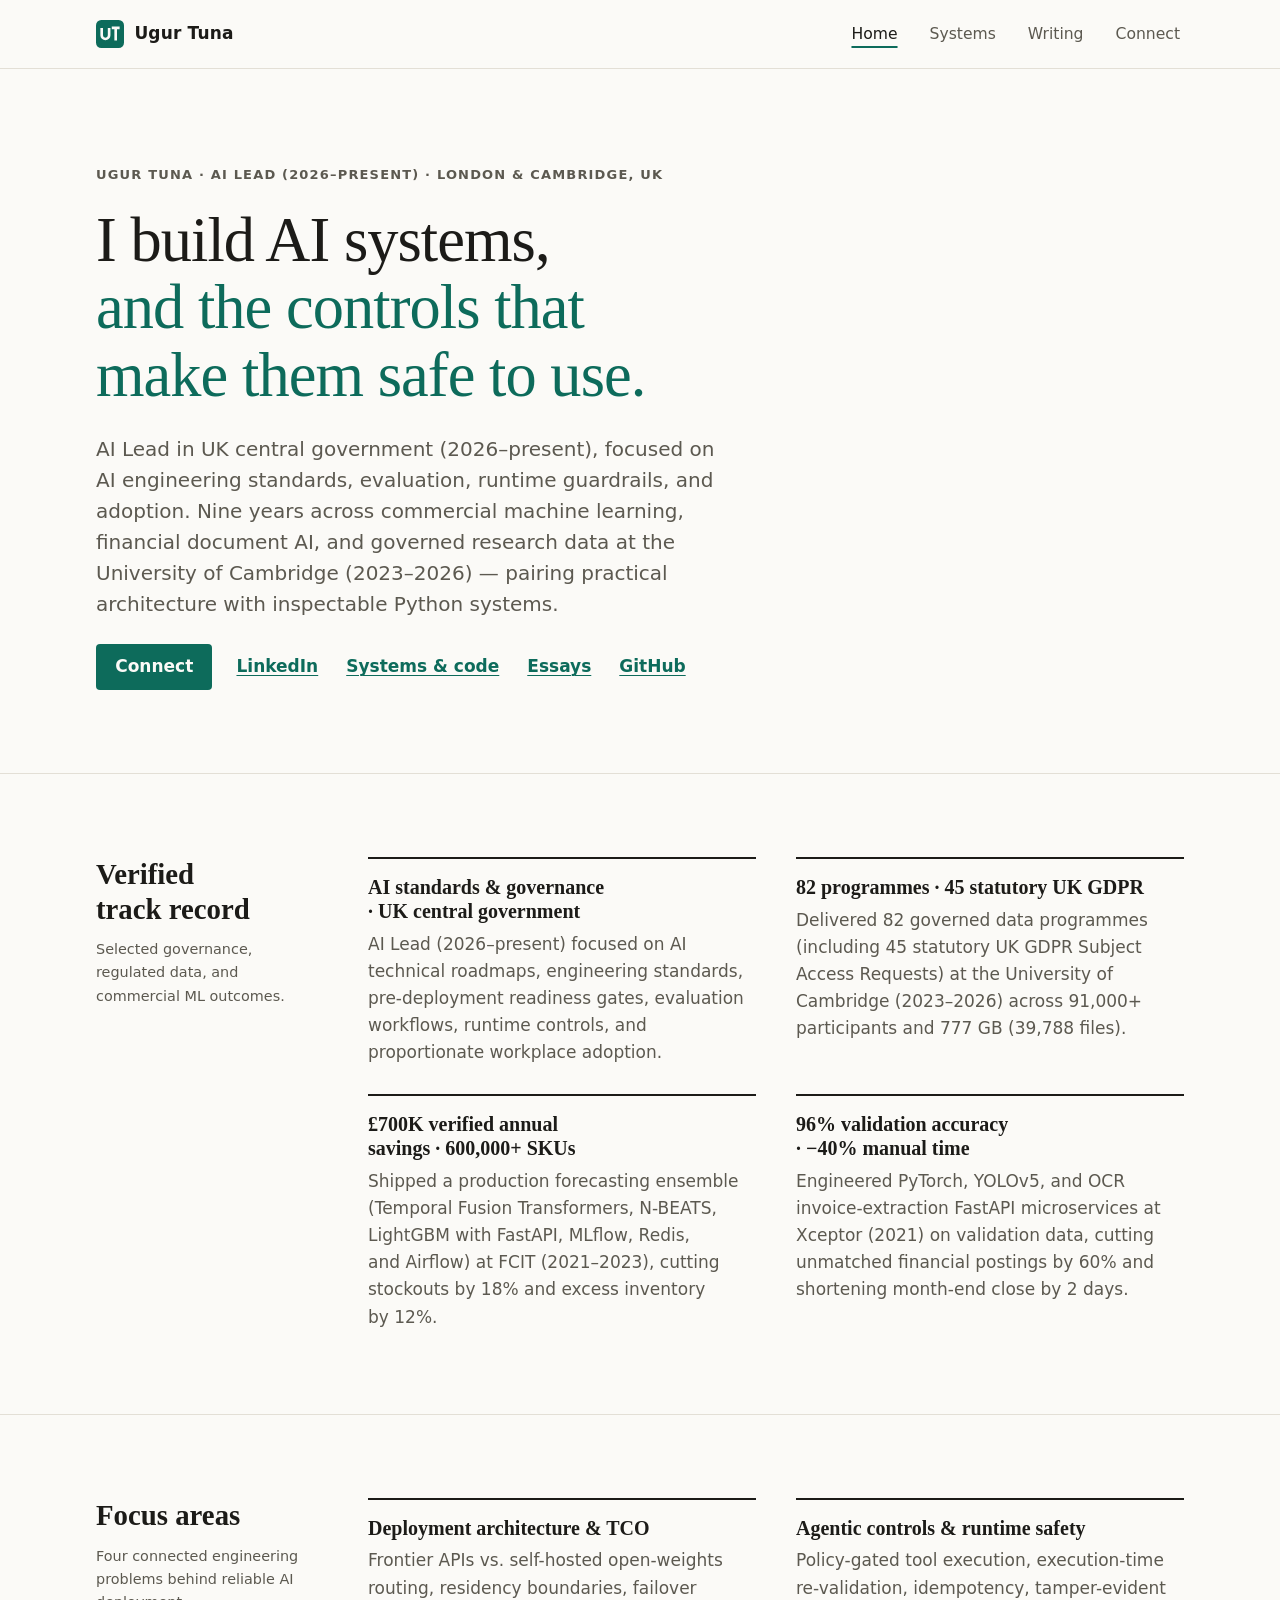
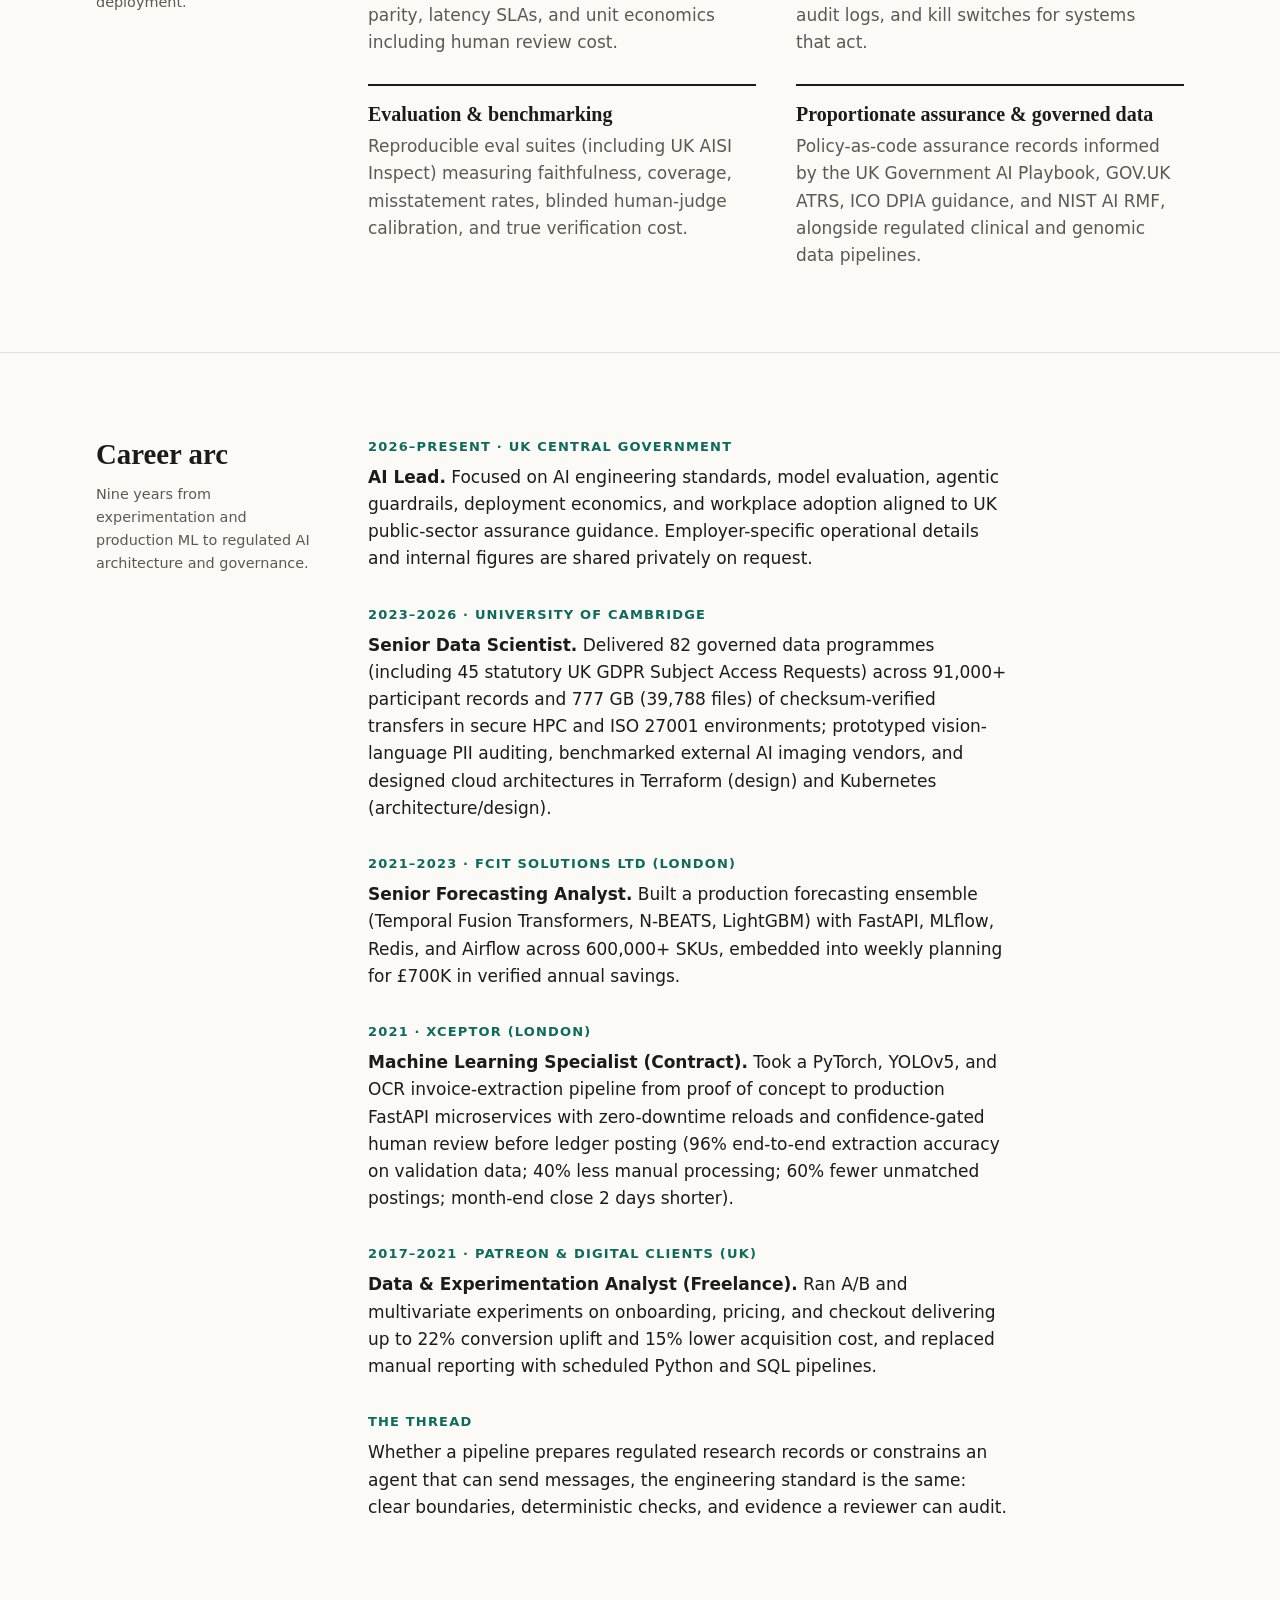
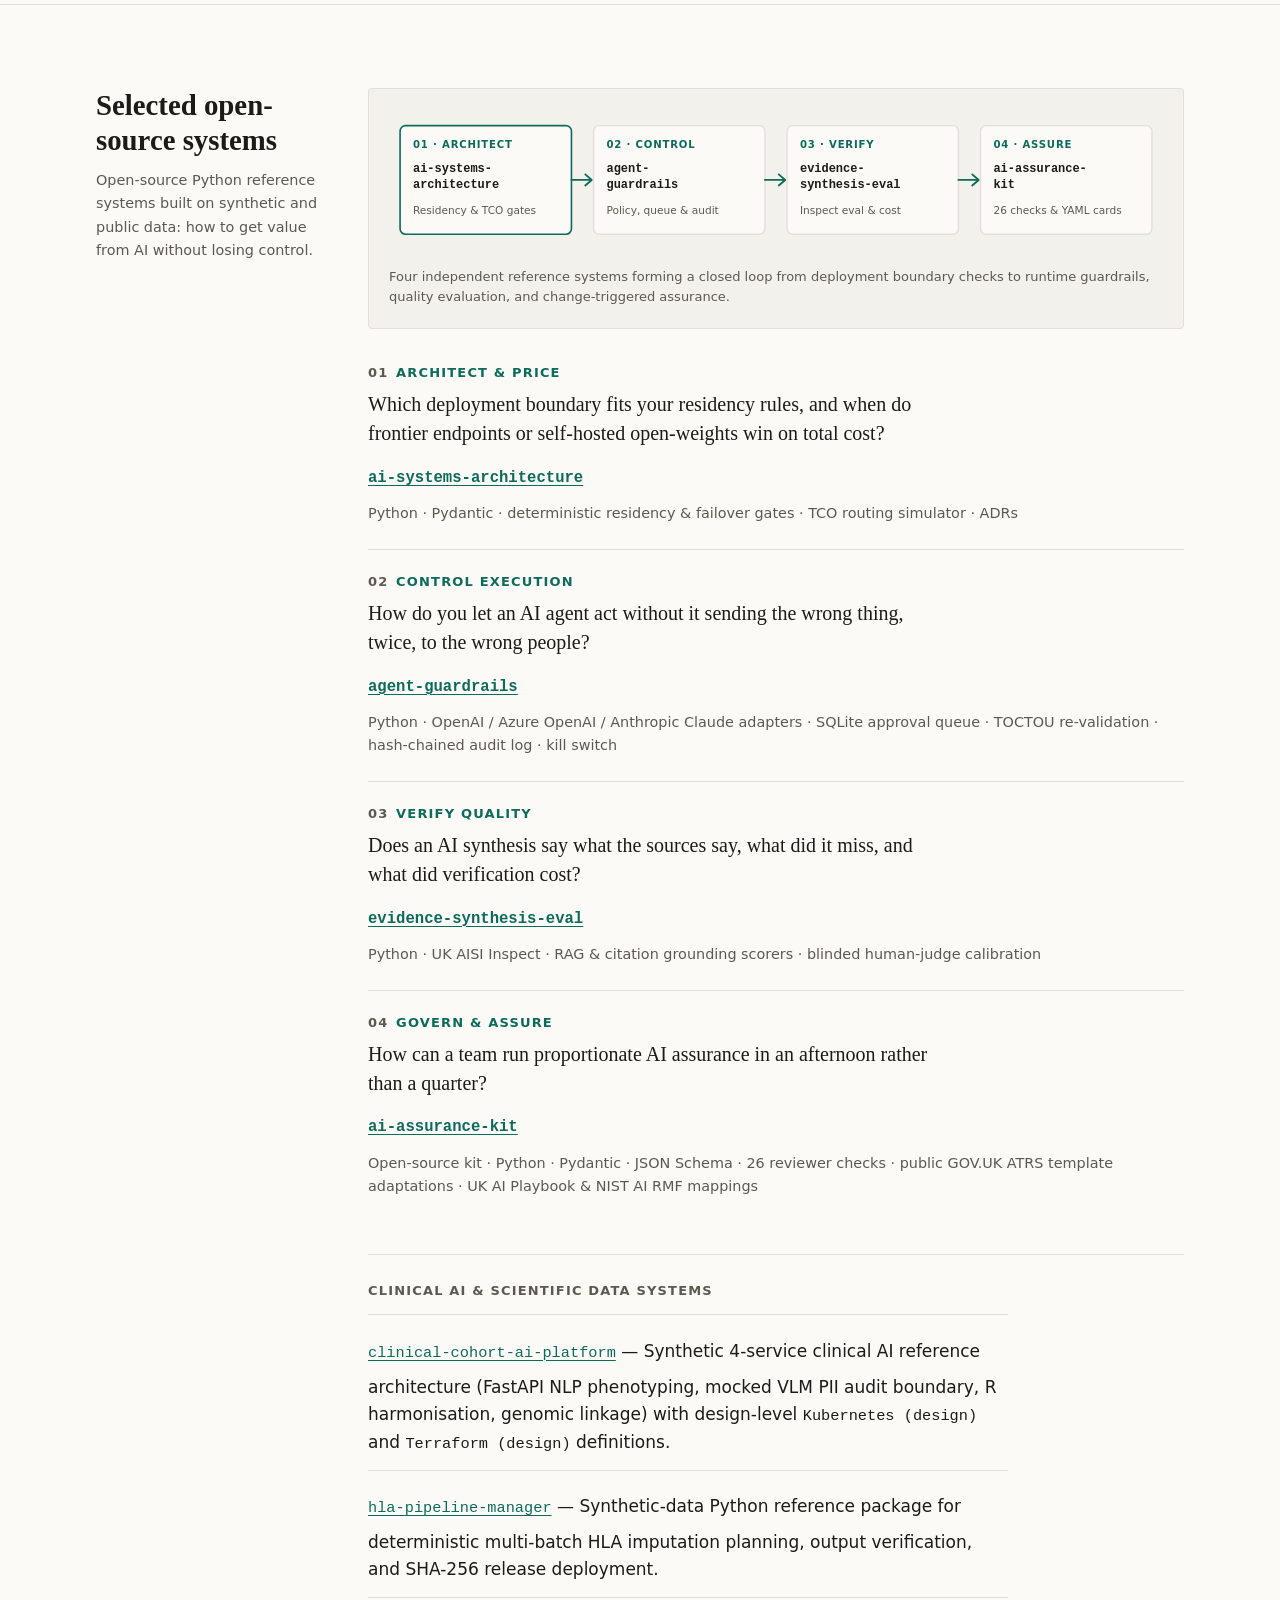
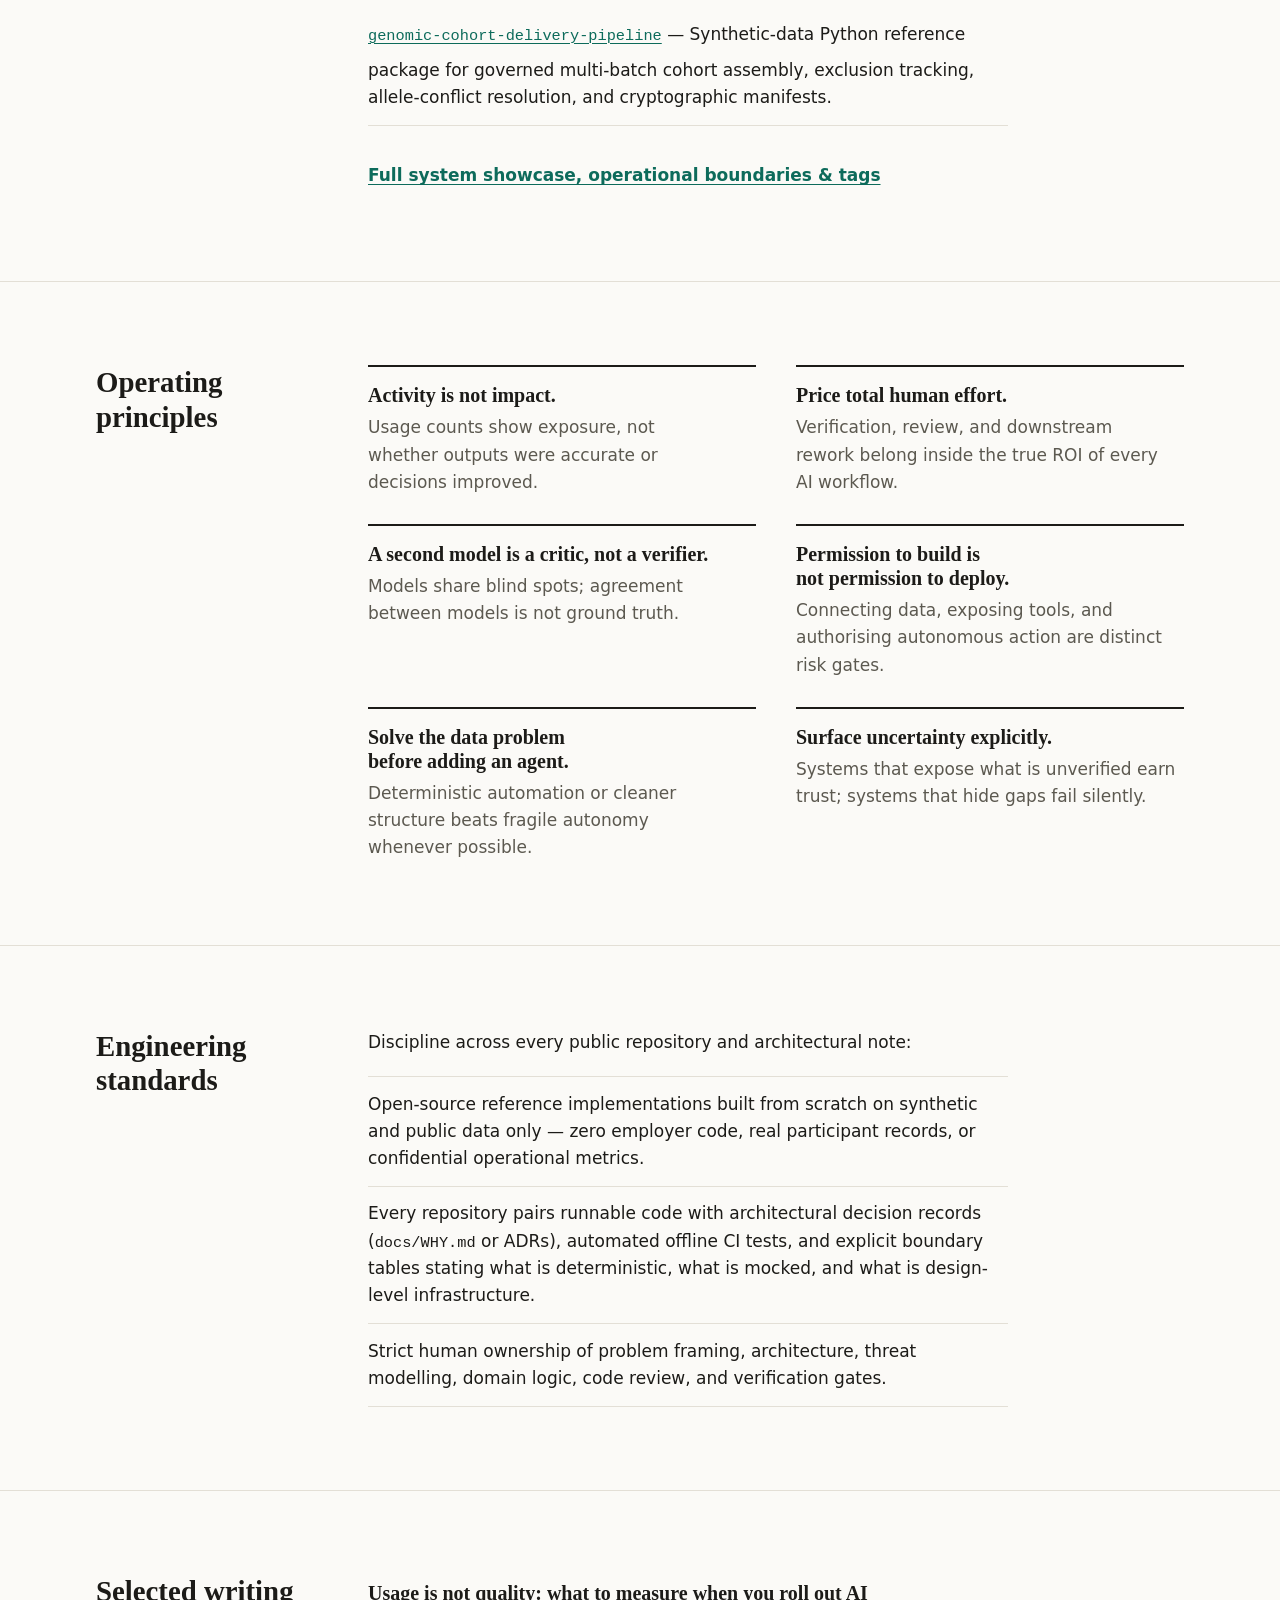
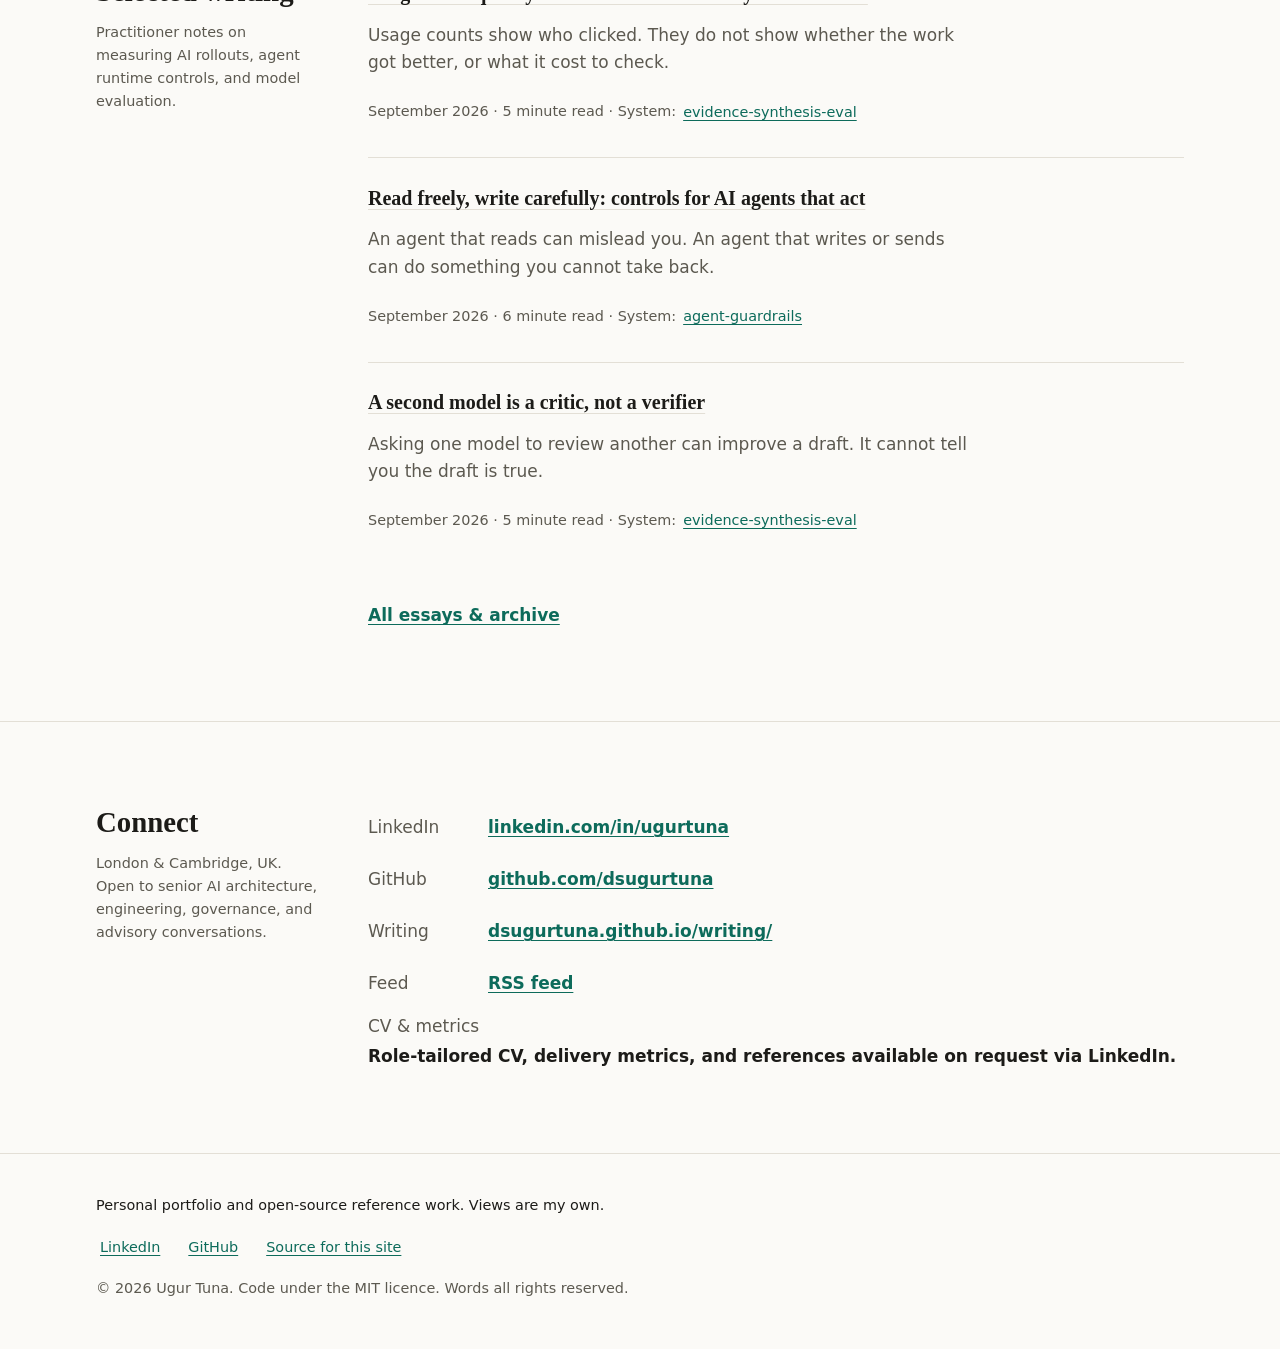
==== commit 9be8982a: "docs: remove direct-report and team-management disclosures from portfolio home" ====
--- a/index.html
+++ b/index.html
@@ -17,7 +17,7 @@
   <meta property="og:site_name" content="Ugur Tuna">
   <meta property="og:locale" content="en_GB">
   <meta property="og:title" content="Ugur Tuna – AI Lead">
-  <meta property="og:description" content="AI Lead directing engineering standards, runtime guardrails, LLM evaluation, and governed adoption, paired with open-source Python reference architectures.">
+  <meta property="og:description" content="AI Lead focused on engineering standards, runtime guardrails, LLM evaluation, and governed adoption, paired with open-source Python reference architectures.">
   <meta property="og:url" content="https://dsugurtuna.github.io/">
   <meta property="og:image" content="https://dsugurtuna.github.io/assets/og.png">
   <meta property="og:image:width" content="1200">
@@ -107,7 +107,7 @@
     <section class="hero wrap" aria-labelledby="hero-title">
       <p class="eyebrow">Ugur Tuna · AI Lead (2026–present) · London &amp; Cambridge, UK</p>
       <h1 id="hero-title">I build AI systems, <span class="accent">and the controls that make them safe to use.</span></h1>
-      <p class="lede">AI Lead in UK central government (2026–present), directing 10+ direct reports across AI engineering standards, evaluation, runtime guardrails, and adoption. Nine years across commercial machine learning, financial document AI, and governed research data at the University of Cambridge (2023–2026) — pairing delivery leadership with inspectable Python systems.</p>
+      <p class="lede">AI Lead in UK central government (2026–present), focused on AI engineering standards, evaluation, runtime guardrails, and adoption. Nine years across commercial machine learning, financial document AI, and governed research data at the University of Cambridge (2023–2026) — pairing practical architecture with inspectable Python systems.</p>
       <ul class="hero-links">
         <li><a class="cta-primary" href="#contact">Connect</a></li>
         <li><a href="https://www.linkedin.com/in/ugurtuna">LinkedIn</a></li>
@@ -121,16 +121,16 @@
       <div class="wrap section-grid">
         <div class="section-head">
           <h2 id="track-title">Verified track record</h2>
-          <p>Selected leadership, regulated governance, and commercial ML outcomes.</p>
+          <p>Selected governance, regulated data, and commercial ML outcomes.</p>
         </div>
         <ul class="principles">
           <li>
-            <h3>10+ direct reports · UK central government</h3>
-            <p>AI Lead (2026–present) owning the AI technical roadmap, engineering standards, pre-deployment readiness gates, evaluation workflows, runtime controls, and staff adoption alongside a technical engineering team.</p>
+            <h3>AI standards &amp; governance · UK central government</h3>
+            <p>AI Lead (2026–present) focused on AI technical roadmaps, engineering standards, pre-deployment readiness gates, evaluation workflows, runtime controls, and proportionate workplace adoption.</p>
           </li>
           <li>
             <h3>82 programmes · 45 statutory UK GDPR</h3>
-            <p>Line-managed and code-reviewed 6+ data scientists at the University of Cambridge (2023–2026), delivering 82 governed programmes (including 45 statutory UK GDPR Subject Access Requests) across 91,000+ participants and 777 GB (39,788 files).</p>
+            <p>Delivered 82 governed data programmes (including 45 statutory UK GDPR Subject Access Requests) at the University of Cambridge (2023–2026) across 91,000+ participants and 777 GB (39,788 files).</p>
           </li>
           <li>
             <h3>£700K verified annual savings · 600,000+ SKUs</h3>
@@ -175,16 +175,16 @@
       <div class="wrap section-grid">
         <div class="section-head">
           <h2 id="career-title">Career arc</h2>
-          <p>Nine years from experimentation and production ML to regulated AI leadership.</p>
+          <p>Nine years from experimentation and production ML to regulated AI architecture and governance.</p>
         </div>
         <dl class="story">
           <div>
             <dt>2026–present · UK Central Government</dt>
-            <dd><strong>AI Lead.</strong> Directing 10+ direct reports (including a technical engineering team) across AI engineering standards, model evaluation, agentic guardrails, deployment economics, and workplace adoption aligned to UK public-sector assurance guidance. Employer-specific operational details and internal figures are shared privately on request.</dd>
+            <dd><strong>AI Lead.</strong> Focused on AI engineering standards, model evaluation, agentic guardrails, deployment economics, and workplace adoption aligned to UK public-sector assurance guidance. Employer-specific operational details and internal figures are shared privately on request.</dd>
           </div>
           <div>
             <dt>2023–2026 · University of Cambridge</dt>
-            <dd><strong>Senior Data Scientist.</strong> Line-managed and code-reviewed 6+ junior data scientists delivering 82 governed data programmes (including 45 statutory UK GDPR Subject Access Requests) across 91,000+ participant records and 777 GB (39,788 files) of checksum-verified transfers in secure HPC and ISO 27001 environments; prototyped vision-language PII auditing, benchmarked external AI imaging vendors, and designed cloud architectures in Terraform (design) and Kubernetes (architecture/design).</dd>
+            <dd><strong>Senior Data Scientist.</strong> Delivered 82 governed data programmes (including 45 statutory UK GDPR Subject Access Requests) across 91,000+ participant records and 777 GB (39,788 files) of checksum-verified transfers in secure HPC and ISO 27001 environments; prototyped vision-language PII auditing, benchmarked external AI imaging vendors, and designed cloud architectures in Terraform (design) and Kubernetes (architecture/design).</dd>
           </div>
           <div>
             <dt>2021–2023 · FCIT Solutions Ltd (London)</dt>
@@ -287,7 +287,7 @@
     <section class="section" aria-labelledby="work-title">
       <div class="wrap section-grid">
         <div class="section-head">
-          <h2 id="work-title">How I lead</h2>
+          <h2 id="work-title">Operating principles</h2>
         </div>
         <ul class="principles">
           <li>
@@ -367,7 +367,7 @@
       <div class="wrap section-grid">
         <div class="section-head">
           <h2 id="contact-title">Connect</h2>
-          <p>London &amp; Cambridge, UK. Open to senior AI leadership, architecture, governance, and advisory conversations.</p>
+          <p>London &amp; Cambridge, UK. Open to senior AI architecture, engineering, governance, and advisory conversations.</p>
         </div>
         <dl class="contact">
           <div>
